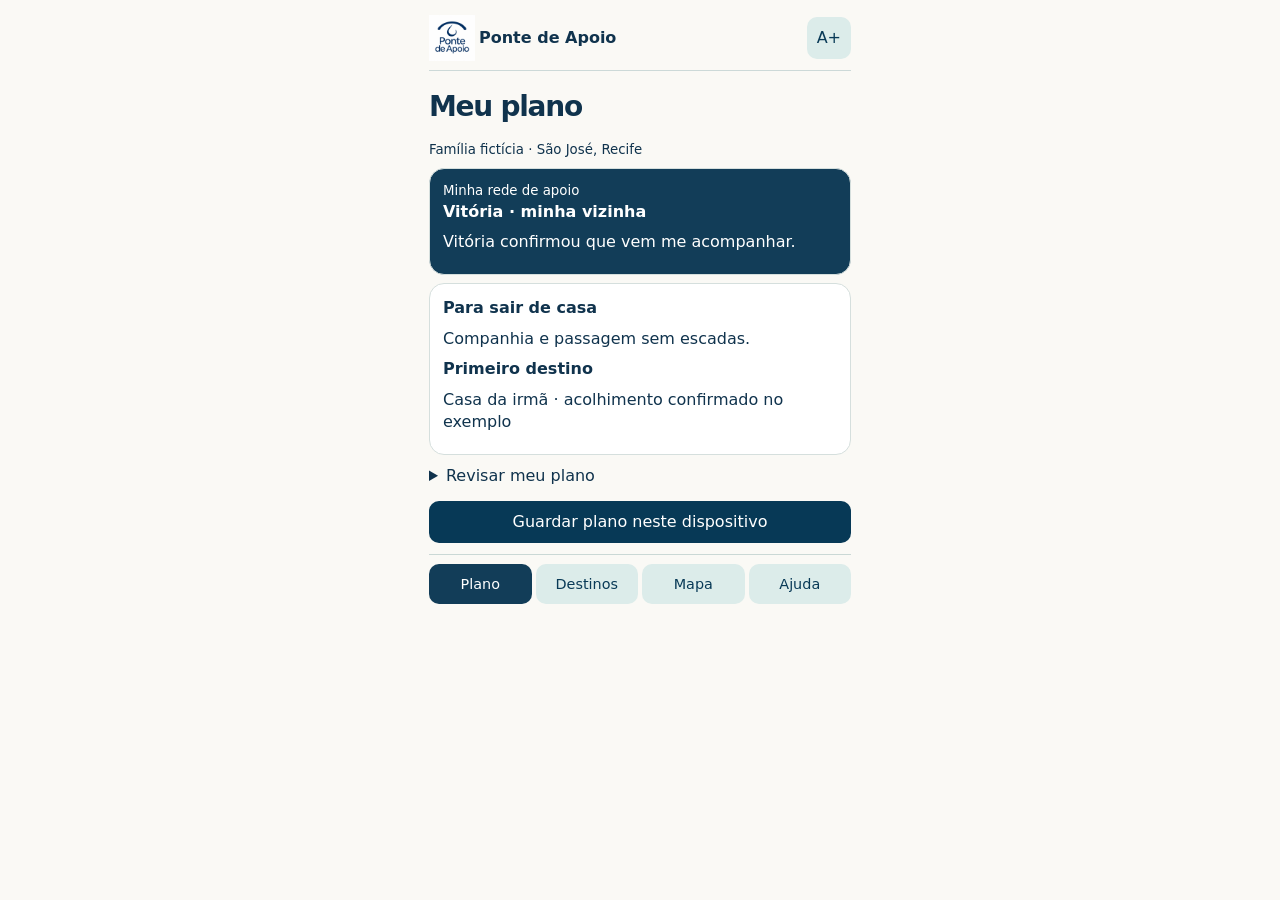
==== frontend/demonstracao.html @ 49ec6bd2 "Integra aplicativo, pitch interativo e requisitos para publicação" ====
<!doctype html><html lang="pt-BR"><meta charset="utf-8"><meta name="viewport" content="width=device-width,initial-scale=1"><title>Ponte de Apoio · Meu plano</title><style>
*{box-sizing:border-box}body{margin:0;color:#10334d;background:#faf9f5;font:16px/1.4 system-ui}main{max-width:450px;margin:auto;padding:14px}header,nav{display:flex;align-items:center;justify-content:space-between;gap:4px}header{border-bottom:1px solid #ccd9d8;padding-bottom:8px}header img{width:46px;height:46px}header strong{margin-right:auto}h1{font-size:1.75em;letter-spacing:-.045em;margin:.55em 0}p{margin:.5em 0}.box,fieldset{background:white;border:1px solid #d5dfdd;border-radius:15px;padding:13px;margin:8px 0}.blue{background:#123d58;color:white}small{display:block}button,a.call{font:inherit;cursor:pointer;color:#093a57;background:#dcecea;border:0;border-radius:10px;padding:10px;margin:3px 0}button.primary{background:#073956;color:white;width:100%}button[aria-current=true]{background:#123d58;color:white}nav{border-top:1px solid #cad8d5;padding:6px 0;background:#faf9f5;position:sticky;bottom:0}nav button{flex:1;font-size:.9em}input{font:inherit;width:100%;padding:8px}label{display:block;margin:7px 0}a{color:#0c527b}canvas{width:100%;background:#e1e9e4;border-radius:12px}button:focus-visible,a:focus-visible{outline:3px solid #ae541f}details{margin:10px 0}summary{cursor:pointer}
#noPlace{background:#982c2c;color:white;width:100%;font-weight:650}</style><main><header><img src="[data-uri]" alt=""><strong>Ponte de Apoio</strong><button id="size" aria-label="Ampliar letra" aria-pressed="false">A+</button></header>
<div data-page="0"><h1>Meu plano</h1><small>Família fictícia · São José, Recife</small><div class="box blue"><small>Minha rede de apoio</small><strong id="contact"></strong><p id="task"></p></div><div class="box"><b>Para sair de casa</b><p id="need"></p><b>Primeiro destino</b><p>Casa da irmã · acolhimento confirmado no exemplo</p></div><details><summary>Revisar meu plano</summary><form><label>Companhia<input name="who" maxlength="80" required></label><label>Ajuda necessária<input name="need" maxlength="180" required></label><label>Tarefa confirmada<input name="action" maxlength="180" required></label><button>Aplicar alterações</button></form></details><button class="primary" id="save">Guardar plano neste dispositivo</button><p role="status" id="notice"></p></div>
<div data-page="1" hidden><h1>Onde posso ficar?</h1><div class="box blue"><small>Primeiro destino · confirmado no exemplo</small><strong>Casa da minha irmã</strong><p>Partida e chegada ilustrativas no mapa de São José.</p><button id="go">Ir até o local →</button></div><details class="box"><summary>Alternativa familiar · Casa de Rosa</summary><p>Ainda preciso confirmar se Rosa pode me receber.</p></details><details class="box"><summary>Alternativa pública · ponto municipal</summary><p>Confira a situação publicada pela Prefeitura.</p><a href="https://acaoinverno.recife.pe.gov.br/" target="_blank" rel="noopener">Consultar abrigos ativos</a></details><button id="noPlace">Não consigo ir a nenhum dos três lugares</button></div>
<div data-page="2" hidden><h1>Meu trajeto</h1><canvas width="520" height="320" aria-label="Mapa de São José com trajeto ilustrativo entre A e B"></canvas><div class="box"><b>A · Casa de Lúcia</b><p>B · Casa da irmã</p><small>Exemplo de preparação. Condições de passagem e acessibilidade precisam de confirmação.</small></div><button class="primary" id="trace">Mostrar caminho habitual</button><button id="flood">Simular alagamento</button><p role="status" id="change">Azul · caminho habitual de exemplo.</p><small>© OpenStreetMap contributors · ODbL</small></div>
<div data-page="3" hidden><h1>Encontrar outro apoio</h1><div class="box"><strong>Procurar perto de mim</strong><p>Simulação com dois pontos fictícios em São José. Sua posição só é usada nesta tela.</p><button id="locate">Usar minha localização</button><p id="near" role="status">Sem confirmação municipal disponível neste guia.</p></div><div class="box"><small>Meu contato de confiança</small><strong id="trusted"></strong><p>Combine com essa pessoa quem pode acompanhar você.</p></div><div class="box"><b>Emergência · Recife</b><p><a href="tel:08000813400">Defesa Civil · 0800 081 3400</a></p><p><a href="tel:193">Bombeiros · 193</a></p><small>Abre o telefone do dispositivo.</small></div><a href="https://acaoinverno.recife.pe.gov.br/" target="_blank" rel="noopener">Ver pontos ativos na Ação Inverno</a></div>
<nav aria-label="Telas do aplicativo"><button>Plano</button><button>Destinos</button><button>Mapa</button><button>Ajuda</button></nav></main><script>
const geo={"source":"\u00a9 OpenStreetMap contributors \u00b7 ODbL","downloaded":"2026-11-12","bounds":[-34.88,-8.065,-34.875,-8.06],"ways":[{"kind":"street","name":"Avenida Guararapes","points":[[-34.8783958,-8.0637793],[-34.8785568,-8.0636946]]},{"kind":"street","name":"Avenida Dantas Barreto","points":[[-34.8783958,-8.0637793],[-34.8784469,-8.0641607],[-34.8784707,-8.0643696],[-34.8784788,-8.0644382],[-34.8784942,-8.0646118],[-34.8785078,-8.0647433],[-34.8786025,-8.0651131],[-34.8786506,-8.0652332],[-34.8786974,-8.0653503],[-34.8788269,-8.065617]]},{"kind":"street","name":"Ponte Conde Maur\u00edcio de Nassau","points":[[-34.8763296,-8.0640965],[-34.8762163,-8.0640809],[-34.8761431,-8.0640692]]},{"kind":"street","name":"Avenida Martins de Barros","points":[[-34.8764321,-8.0629264],[-34.8764462,-8.0626383],[-34.8764812,-8.0620554],[-34.8765173,-8.0617434],[-34.8765324,-8.0616035]]},{"kind":"street","name":"Pra\u00e7a da Rep\u00fablica","points":[[-34.8765324,-8.0616035],[-34.8765367,-8.0615444],[-34.8765726,-8.0610458],[-34.8766123,-8.0605489],[-34.8766217,-8.0605263],[-34.8766357,-8.0605074],[-34.8766653,-8.0604891]]},{"kind":"street","name":"Rua do Sol","points":[[-34.8784444,-8.060313],[-34.8785609,-8.0603593],[-34.8786565,-8.0604049],[-34.8787542,-8.0604606]]},{"kind":"street","name":"Rua Cleto Campelo","points":[[-34.8796021,-8.0629428],[-34.8796526,-8.0629948],[-34.8797122,-8.0630317]]},{"kind":"street","name":"Pra\u00e7a da Rep\u00fablica","points":[[-34.8789683,-8.0610795],[-34.8782013,-8.0612245]]},{"kind":"street","name":"Rua Imperador Dom Pedro II","points":[[-34.8771735,-8.0604147],[-34.8771478,-8.0609299],[-34.8771296,-8.0613634],[-34.8771291,-8.0613746],[-34.8771227,-8.0614795]]},{"kind":"street","name":"Rua Jo\u00e3o Souto Maior","points":[[-34.8798495,-8.0646779],[-34.8799176,-8.0650574],[-34.8799519,-8.0651008],[-34.879812,-8.0652869],[-34.8797954,-8.0653626],[-34.8797817,-8.0654835],[-34.8797506,-8.0657652]]},{"kind":"street","name":"Rua Siqueira Campos","points":[[-34.8764321,-8.0629264],[-34.8768142,-8.0628821],[-34.8769016,-8.0628716],[-34.8770024,-8.0628594],[-34.8771007,-8.062846],[-34.8776346,-8.0627732],[-34.8779638,-8.0627207],[-34.8781199,-8.0626963],[-34.8781929,-8.0626844],[-34.8782451,-8.0626752]]},{"kind":"street","name":"Rua Doutor Jos\u00e9 Henrique Wanderley","points":[[-34.878779,-8.0621189],[-34.8787532,-8.0621814],[-34.8787455,-8.0622524],[-34.8787865,-8.0625847]]},{"kind":"street","name":"Rua Ulhoa Cintra","points":[[-34.8793755,-8.062012],[-34.8794676,-8.0619558],[-34.8798303,-8.0616642]]},{"kind":"street","name":"Rua Ulhoa Cintra","points":[[-34.8793755,-8.062012],[-34.8792973,-8.0620298],[-34.878779,-8.0621189]]},{"kind":"street","name":"Pra\u00e7a da Rep\u00fablica","points":[[-34.879311,-8.0610341],[-34.8792066,-8.0610415],[-34.8790524,-8.0610641],[-34.8789683,-8.0610795]]},{"kind":"street","name":"Pra\u00e7a da Rep\u00fablica","points":[[-34.8766653,-8.0604891],[-34.8767748,-8.0604726],[-34.8768329,-8.0604639],[-34.8771735,-8.0604147],[-34.8775483,-8.0603615],[-34.8775979,-8.0603549],[-34.8776845,-8.0603437],[-34.8777236,-8.0603397],[-34.8778582,-8.0603258],[-34.877961,-8.0603179]]},{"kind":"street","name":"Pra\u00e7a da Rep\u00fablica","points":[[-34.8780131,-8.0612593],[-34.8780566,-8.0611889],[-34.8780721,-8.0611583],[-34.8780764,-8.0611255]]},{"kind":"street","name":"Rua Imperador Dom Pedro II","points":[[-34.8771147,-8.0616023],[-34.8770788,-8.0619544],[-34.8770634,-8.0621061],[-34.8770024,-8.0628594],[-34.8769566,-8.0633636],[-34.8768752,-8.0640889],[-34.8768645,-8.0641842]]},{"kind":"street","name":"Avenida Dantas Barreto","points":[[-34.8782451,-8.0626752],[-34.8783439,-8.0633993],[-34.8783766,-8.0636383],[-34.8783796,-8.0636605],[-34.8783958,-8.0637793]]},{"kind":"street","name":"Avenida Dantas Barreto","points":[[-34.8785568,-8.0636946],[-34.8785372,-8.0635784],[-34.8784456,-8.0630355],[-34.8784025,-8.0627628],[-34.8783834,-8.0626502]]},{"kind":"street","name":"Avenida Dantas Barreto","points":[[-34.8782013,-8.0612245],[-34.878281,-8.061948]]},{"kind":"street","name":"Avenida Dantas Barreto","points":[[-34.8780805,-8.0612454],[-34.8781281,-8.0617069],[-34.878172,-8.0621292],[-34.878224,-8.0625156]]},{"kind":"street","name":"Avenida Dantas Barreto","points":[[-34.8785645,-8.0637806],[-34.8785872,-8.0640626]]},{"kind":"street","name":"Avenida Dantas Barreto","points":[[-34.8785872,-8.0640626],[-34.8786096,-8.064432],[-34.8786132,-8.0644661],[-34.8786176,-8.0644937],[-34.8786521,-8.0647907],[-34.8787002,-8.0650114],[-34.878746,-8.0651173],[-34.8787715,-8.0651761],[-34.8787894,-8.0652173],[-34.8788425,-8.0653308],[-34.8789357,-8.06554],[-34.8789816,-8.0656563],[-34.8790472,-8.0658116]]},{"kind":"street","name":"Avenida Dantas Barreto","points":[[-34.8785645,-8.0637806],[-34.8785568,-8.0636946]]},{"kind":"street","name":"Rua Primeiro de Mar\u00e7o","points":[[-34.8768645,-8.0641842],[-34.8767599,-8.064169],[-34.8763842,-8.0641077]]},{"kind":"street","name":"Rua Camboa do Carmo","points":[[-34.8795198,-8.0657666],[-34.8795179,-8.0653675],[-34.8795083,-8.0652386],[-34.8795085,-8.0649095],[-34.8794928,-8.064782]]},{"kind":"street","name":"Rua das Flores","points":[[-34.880496,-8.0645144],[-34.8804044,-8.0645376],[-34.8798495,-8.0646779],[-34.8794928,-8.064782],[-34.8787002,-8.0650114]]},{"kind":"street","name":"Avenida Guararapes","points":[[-34.8796021,-8.0629428],[-34.8801976,-8.0626086],[-34.8802201,-8.0625958],[-34.8803567,-8.0625147]]},{"kind":"street","name":"Avenida Guararapes","points":[[-34.8805431,-8.062856],[-34.8804121,-8.0629286],[-34.8800479,-8.063128],[-34.8799523,-8.0631694],[-34.8798618,-8.0632019],[-34.8798078,-8.0632092],[-34.8797692,-8.0632102],[-34.8797273,-8.0631976],[-34.8796815,-8.0631698]]},{"kind":"street","name":"Rua Siqueira Campos","points":[[-34.8801005,-8.0620607],[-34.879678,-8.0622966],[-34.8796009,-8.0623199],[-34.8795346,-8.0623321],[-34.8794635,-8.0623421]]},{"kind":"street","name":"Rua Matias de Albuquerque","points":[[-34.8807684,-8.0634017],[-34.8802218,-8.0636161],[-34.8801433,-8.0636409],[-34.8796379,-8.0637719],[-34.8790802,-8.0639281],[-34.8785872,-8.0640626]]},{"kind":"street","name":"","points":[[-34.8796379,-8.0637719],[-34.8793827,-8.0633347]]},{"kind":"street","name":"","points":[[-34.8790802,-8.0639281],[-34.8790858,-8.0639486],[-34.8791775,-8.0643067],[-34.8791896,-8.0643545]]},{"kind":"street","name":"Rua Frei Vicente Salvador","points":[[-34.8781281,-8.0617069],[-34.8770788,-8.0619544]]},{"kind":"street","name":"Rua Marqu\u00eas do Recife","points":[[-34.8783439,-8.0633993],[-34.8780363,-8.0633902]]},{"kind":"street","name":"Rua Marqu\u00eas do Recife","points":[[-34.8780363,-8.0633902],[-34.8776232,-8.063373],[-34.8775666,-8.0633707],[-34.8775137,-8.0633701],[-34.8770261,-8.0633644],[-34.8769566,-8.0633636],[-34.8768643,-8.0633606],[-34.876428,-8.063347]]},{"kind":"street","name":"Rua Engenheiro Ubaldo Gomes de Matos","points":[[-34.8779638,-8.0627207],[-34.8779706,-8.0627957],[-34.8780363,-8.0633902]]},{"kind":"street","name":"Rua Di\u00e1rio de Pernambuco","points":[[-34.8776346,-8.0627732],[-34.8776265,-8.0628461],[-34.8775666,-8.0633707]]},{"kind":"street","name":"Pra\u00e7a da Rep\u00fablica","points":[[-34.8765324,-8.0616035],[-34.8766276,-8.0615817],[-34.8767288,-8.0615585],[-34.8769886,-8.0615094],[-34.8771227,-8.0614795]]},{"kind":"street","name":"Avenida Guararapes","points":[[-34.8774731,-8.0642833],[-34.8775595,-8.0642577],[-34.8776274,-8.0642263],[-34.8779818,-8.0640409],[-34.8780817,-8.0639773],[-34.878128,-8.0639479],[-34.8782616,-8.0638628],[-34.8783611,-8.0638009],[-34.8783958,-8.0637793]]},{"kind":"street","name":"Rua da Roda","points":[[-34.8784456,-8.0630355],[-34.8785049,-8.0630311],[-34.8786889,-8.0630175],[-34.8789546,-8.0629978],[-34.879221,-8.0629781]]},{"kind":"street","name":"Rua Alarico Bezerra","points":[[-34.8790968,-8.0625347],[-34.8791425,-8.0626453],[-34.879159,-8.0627152],[-34.8791922,-8.0628887],[-34.879221,-8.0629781],[-34.8792384,-8.0630521]]},{"kind":"street","name":"Rua do Sol","points":[[-34.879311,-8.0610341],[-34.8793384,-8.0610673],[-34.8798303,-8.0616642]]},{"kind":"street","name":"Avenida Martins de Barros","points":[[-34.8761088,-8.0660454],[-34.8761149,-8.0660068],[-34.8762051,-8.0654177],[-34.8762508,-8.0651591],[-34.876269,-8.0650483],[-34.8762971,-8.0648444],[-34.8763253,-8.0645968],[-34.8763455,-8.0643258],[-34.8763572,-8.064193],[-34.876358,-8.0641714]]},{"kind":"street","name":"Avenida Guararapes","points":[[-34.8785568,-8.0636946],[-34.8787243,-8.0635955],[-34.8787958,-8.0635532],[-34.8792617,-8.0632775],[-34.8792795,-8.063267],[-34.8793355,-8.0632339]]},{"kind":"street","name":"Ponte Buarque de Macedo","points":[[-34.8764167,-8.0616331],[-34.8765324,-8.0616035]]},{"kind":"street","name":"Ponte Conde Maur\u00edcio de Nassau","points":[[-34.8761431,-8.0640692],[-34.8745145,-8.0637775]]},{"kind":"street","name":"Ponte Princesa Isabel","points":[[-34.8787932,-8.060271],[-34.8787695,-8.0602847]]},{"kind":"street","name":"Ponte Princesa Isabel","points":[[-34.8798667,-8.0595868],[-34.8787932,-8.060271]]},{"kind":"street","name":"Rua Nova","points":[[-34.8803481,-8.0640381],[-34.8793667,-8.064307],[-34.8791896,-8.0643545],[-34.8787819,-8.0644703],[-34.8786958,-8.0644763],[-34.8786482,-8.064471],[-34.8786132,-8.0644661]]},{"kind":"street","name":"Rua do Sol","points":[[-34.8787695,-8.0602847],[-34.8787522,-8.0603396],[-34.8787464,-8.0603852],[-34.8787542,-8.0604606]]},{"kind":"street","name":"Rua Larga do Ros\u00e1rio","points":[[-34.8779447,-8.0643511],[-34.8779262,-8.0645455],[-34.8779242,-8.0645632],[-34.8778461,-8.065242]]},{"kind":"street","name":"Rua Engenheiro Ubaldo Gomes de Matos","points":[[-34.8780363,-8.0633902],[-34.8780495,-8.0635226],[-34.8780354,-8.0638981]]},{"kind":"street","name":"Rua Doutor Moacir Baracho","points":[[-34.8770634,-8.0621061],[-34.8764812,-8.0620554]]},{"kind":"street","name":"Rua Primeiro de Mar\u00e7o","points":[[-34.8774731,-8.0642833],[-34.8776243,-8.0642918],[-34.8779447,-8.0643511],[-34.8784366,-8.064428],[-34.8784788,-8.0644382]]},{"kind":"street","name":"Rua Camboa do Carmo","points":[[-34.8794928,-8.064782],[-34.8793667,-8.064307]]},{"kind":"building","name":"Edif\u00edcio Garagem Central","points":[[-34.8795752,-8.0617041],[-34.8783859,-8.0618769],[-34.8783591,-8.0617977],[-34.8783684,-8.0616868],[-34.8795119,-8.0614102],[-34.8795806,-8.0615998],[-34.8795752,-8.0616184],[-34.8795752,-8.0617041]]},{"kind":"street","name":"","points":[[-34.8779242,-8.0645632],[-34.8774516,-8.0645167]]},{"kind":"building","name":"","points":[[-34.8792482,-8.0613111],[-34.8788463,-8.0613981],[-34.8788713,-8.0615056],[-34.8792609,-8.0614191],[-34.8792482,-8.0613111]]},{"kind":"building","name":"","points":[[-34.8768212,-8.0603166],[-34.8768099,-8.0602185],[-34.8767758,-8.0602225],[-34.8767631,-8.0601136],[-34.8766586,-8.0601256],[-34.8766713,-8.0602354],[-34.8766412,-8.0602388],[-34.8766528,-8.0603358],[-34.8768212,-8.0603166]]},{"kind":"building","name":"","points":[[-34.8768932,-8.0603054],[-34.8769954,-8.0602927],[-34.8769715,-8.0600896],[-34.8768682,-8.060102],[-34.8768932,-8.0603054]]},{"kind":"building","name":"","points":[[-34.8780737,-8.059954],[-34.8781014,-8.0601614],[-34.8782075,-8.0601479],[-34.8781799,-8.0599399],[-34.8780737,-8.059954]]},{"kind":"building","name":"","points":[[-34.8788408,-8.0613392],[-34.8788128,-8.0613458],[-34.8788266,-8.0614025],[-34.8788532,-8.0613968],[-34.8788408,-8.0613392]]},{"kind":"street","name":"Rua Ulhoa Cintra","points":[[-34.8783129,-8.0621974],[-34.878779,-8.0621189]]},{"kind":"building","name":"","points":[[-34.8790608,-8.0613516],[-34.8790901,-8.0613453],[-34.8790837,-8.0613154],[-34.8790538,-8.0613227],[-34.8790608,-8.0613516]]},{"kind":"building","name":"Teatro Santa Isabel","points":[[-34.8785691,-8.060802],[-34.8786872,-8.0607882],[-34.878647,-8.0605348],[-34.8785302,-8.0605428],[-34.878469,-8.0605612],[-34.8783574,-8.0605713],[-34.8781922,-8.0605814],[-34.8781465,-8.0605937],[-34.878139,-8.0606394],[-34.8781029,-8.0606424],[-34.8780855,-8.0606601],[-34.878107,-8.0607958],[-34.8781387,-8.0607942],[-34.8781538,-8.0608107],[-34.8781642,-8.0608654],[-34.8785691,-8.060802]]},{"kind":"building","name":"Liceu de Artes e Of\u00edcios","points":[[-34.8789367,-8.0612573],[-34.8789305,-8.0612551],[-34.8789112,-8.0611772],[-34.8788291,-8.0611973],[-34.8788435,-8.0612555],[-34.878871,-8.0613674],[-34.8792998,-8.0612626],[-34.8792976,-8.0612534],[-34.8792581,-8.0610931],[-34.8791752,-8.0611134],[-34.8791959,-8.0611975],[-34.8789367,-8.0612573]]},{"kind":"building","name":"","points":[[-34.8767481,-8.0600028],[-34.8767324,-8.0598846],[-34.8766675,-8.0598932],[-34.876672,-8.0599272],[-34.8766514,-8.0599299],[-34.8766627,-8.0600141],[-34.8767481,-8.0600028]]},{"kind":"street","name":"Rua Engenheiro Ubaldo Gomes de Matos","points":[[-34.8780354,-8.0638981],[-34.8780817,-8.0639773]]},{"kind":"street","name":"Rua Cleto Campelo","points":[[-34.8794635,-8.0623421],[-34.8794297,-8.0622297],[-34.8793755,-8.062012]]},{"kind":"building","name":"","points":[[-34.8778595,-8.0618352],[-34.8775694,-8.061904],[-34.8775835,-8.0619566],[-34.8777862,-8.0619126],[-34.8778058,-8.0619946],[-34.8778286,-8.061994],[-34.8778313,-8.0620119],[-34.8778448,-8.0620206],[-34.8778799,-8.0620165],[-34.8778595,-8.0618352]]},{"kind":"building","name":"","points":[[-34.8787217,-8.063407],[-34.8787223,-8.0635471],[-34.878751,-8.0635318],[-34.8787432,-8.0635173],[-34.8787688,-8.0635034],[-34.8787495,-8.0634696],[-34.8788048,-8.0634376],[-34.8787629,-8.0633605],[-34.8787296,-8.0633772],[-34.8787437,-8.0634065],[-34.87873,-8.0634068],[-34.8787217,-8.063407]]},{"kind":"building","name":"","points":[[-34.8781063,-8.061994],[-34.8780972,-8.0619358],[-34.8779137,-8.0619735],[-34.8779206,-8.0620292],[-34.8781063,-8.061994]]},{"kind":"building","name":"","points":[[-34.8775555,-8.0629829],[-34.8775597,-8.0629359],[-34.8774133,-8.0629311],[-34.877413,-8.062974],[-34.8775464,-8.0629825],[-34.8775555,-8.0629829]]},{"kind":"building","name":"","points":[[-34.8775733,-8.0624506],[-34.8776256,-8.0624321],[-34.8776247,-8.0624285],[-34.8776828,-8.0624201],[-34.8776718,-8.062353],[-34.8775988,-8.0623751],[-34.87761,-8.0624132],[-34.8775655,-8.0624269],[-34.8775733,-8.0624506]]},{"kind":"building","name":"","points":[[-34.8785392,-8.0624613],[-34.8784081,-8.0624831],[-34.8784227,-8.0625876],[-34.8784437,-8.0626014],[-34.878559,-8.0625853],[-34.8785392,-8.0624613]]},{"kind":"building","name":"Del\u00edcia do Suco","points":[[-34.8774133,-8.0629311],[-34.8775597,-8.0629359],[-34.8775612,-8.0628913],[-34.8774135,-8.0628885],[-34.8774133,-8.0629311]]},{"kind":"building","name":"","points":[[-34.8778721,-8.0623484],[-34.8778697,-8.0623328],[-34.8778677,-8.0623198],[-34.8777416,-8.0623406],[-34.8777462,-8.0623684],[-34.8778721,-8.0623484]]},{"kind":"building","name":"","points":[[-34.8773722,-8.0628883],[-34.8773721,-8.0629121],[-34.8773731,-8.0629751],[-34.877413,-8.062974],[-34.8774133,-8.0629311],[-34.8774135,-8.0628885],[-34.8773722,-8.0628883]]},{"kind":"building","name":"","points":[[-34.877536,-8.0624309],[-34.8775577,-8.0624958],[-34.877585,-8.062486],[-34.8775733,-8.0624506],[-34.8775655,-8.0624269],[-34.8775634,-8.0624207],[-34.877536,-8.0624309]]},{"kind":"building","name":"","points":[[-34.8784081,-8.0624831],[-34.8785392,-8.0624613],[-34.8785326,-8.0624204],[-34.8785777,-8.0624137],[-34.8785739,-8.0623872],[-34.8783976,-8.0624129],[-34.8784081,-8.0624831]]},{"kind":"building","name":"","points":[[-34.8772452,-8.0639139],[-34.8772278,-8.0639114],[-34.8772241,-8.0639432],[-34.8772161,-8.0639424],[-34.8772114,-8.063973],[-34.8772373,-8.0639764],[-34.8772452,-8.0639139]]},{"kind":"building","name":"","points":[[-34.8780972,-8.0619358],[-34.8780826,-8.0618184],[-34.8779,-8.061861],[-34.8779137,-8.0619735],[-34.8780972,-8.0619358]]},{"kind":"building","name":"","points":[[-34.8772905,-8.0636934],[-34.8773068,-8.0636473],[-34.8772413,-8.0636259],[-34.8772237,-8.0636757],[-34.8772905,-8.0636934]]},{"kind":"building","name":"Cart\u00f3rio do Segundo Of\u00edcio de Notas","points":[[-34.8769759,-8.0639618],[-34.8771446,-8.0639896],[-34.8771464,-8.0639742],[-34.8771634,-8.0639765],[-34.8771654,-8.0639617],[-34.8771836,-8.0639635],[-34.8771876,-8.0639333],[-34.8769879,-8.0639007],[-34.8769759,-8.0639618]]},{"kind":"building","name":"","points":[[-34.8794567,-8.0640564],[-34.8794168,-8.0640675],[-34.8794533,-8.0642107],[-34.879494,-8.0641998],[-34.8794567,-8.0640564]]},{"kind":"building","name":"Gabinete Portugu\u00eas de Leitura","points":[[-34.877143,-8.0629245],[-34.8771333,-8.0631232],[-34.8773775,-8.0631349],[-34.8773797,-8.0630875],[-34.877374,-8.0630872],[-34.8773765,-8.0630396],[-34.8773786,-8.062985],[-34.8773727,-8.0629848],[-34.8773721,-8.0629121],[-34.8773476,-8.0629107],[-34.8773465,-8.0629343],[-34.877143,-8.0629245]]},{"kind":"building","name":"","points":[[-34.8794232,-8.0638914],[-34.8793747,-8.0639027],[-34.8794168,-8.0640675],[-34.8794567,-8.0640564],[-34.8794232,-8.0638914]]},{"kind":"building","name":"","points":[[-34.8779623,-8.0625698],[-34.8780047,-8.0625598],[-34.8779959,-8.0624966],[-34.8780138,-8.0624941],[-34.8780048,-8.062429],[-34.8780329,-8.0624252],[-34.8780287,-8.0623938],[-34.8780016,-8.0623973],[-34.8779882,-8.0623009],[-34.8780181,-8.0622968],[-34.8780141,-8.0622659],[-34.8779856,-8.062269],[-34.8779722,-8.0621719],[-34.8779383,-8.062177],[-34.8779692,-8.06244],[-34.8779398,-8.0624453],[-34.8779478,-8.0625047],[-34.8779623,-8.0625698]]},{"kind":"building","name":"","points":[[-34.8787196,-8.0629474],[-34.8787236,-8.062974],[-34.8788575,-8.0629593],[-34.8788405,-8.0627964],[-34.8788344,-8.0627972],[-34.8788195,-8.0626948],[-34.8786842,-8.0627126],[-34.8787196,-8.0629474]]},{"kind":"street","name":"Rua Duque de Caxias","points":[[-34.8773573,-8.0661745],[-34.8773541,-8.0661489],[-34.8773522,-8.066134],[-34.8773447,-8.0661024],[-34.8772974,-8.0659024],[-34.8773204,-8.0655614],[-34.8773794,-8.0651687],[-34.8774516,-8.0645167],[-34.8774549,-8.0644822],[-34.8774731,-8.0642833]]},{"kind":"building","name":"","points":[[-34.8793747,-8.0639027],[-34.8793142,-8.063919],[-34.8793158,-8.0639271],[-34.8793988,-8.0642254],[-34.8794533,-8.0642107],[-34.8794168,-8.0640675],[-34.8793747,-8.0639027]]},{"kind":"building","name":"","points":[[-34.8778547,-8.0617926],[-34.8775109,-8.0618678],[-34.877522,-8.0619152],[-34.8778595,-8.0618352],[-34.8778547,-8.0617926]]},{"kind":"building","name":"","points":[[-34.8793158,-8.0639271],[-34.8792735,-8.0639386],[-34.8792864,-8.0639852],[-34.8792945,-8.0640142],[-34.8793565,-8.064237],[-34.8793988,-8.0642254],[-34.8793158,-8.0639271]]},{"kind":"building","name":"","points":[[-34.8785672,-8.0621138],[-34.8785265,-8.0618743],[-34.8784928,-8.0618796],[-34.8785291,-8.0621199],[-34.8785672,-8.0621138]]},{"kind":"building","name":"","points":[[-34.8771446,-8.0639896],[-34.8771051,-8.0639829],[-34.8771007,-8.0640078],[-34.8770668,-8.064002],[-34.8770709,-8.0639781],[-34.8769759,-8.0639618],[-34.8769498,-8.0641106],[-34.8769708,-8.0641142],[-34.8769656,-8.0641437],[-34.8771132,-8.064169],[-34.8771155,-8.0641561],[-34.8771446,-8.0639896]]},{"kind":"building","name":"","points":[[-34.8771572,-8.0641625],[-34.8771836,-8.0639635],[-34.8771654,-8.0639617],[-34.8771634,-8.0639765],[-34.8771464,-8.0639742],[-34.8771316,-8.0640708],[-34.8771155,-8.0641561],[-34.8771572,-8.0641625]]},{"kind":"building","name":"","points":[[-34.8786156,-8.0621577],[-34.8786388,-8.0623081],[-34.8786798,-8.0622998],[-34.8786584,-8.0621509],[-34.8786156,-8.0621577]]},{"kind":"building","name":"O Botic\u00e1rio","points":[[-34.8792547,-8.064044],[-34.8792017,-8.0640589],[-34.8792579,-8.0642645],[-34.8793088,-8.0642491],[-34.8792547,-8.064044]]},{"kind":"building","name":"Edif\u00edcio Sigismundo Cabral De Melo","points":[[-34.8790831,-8.0636056],[-34.8791329,-8.063694],[-34.8792067,-8.0636508],[-34.8792134,-8.0636646],[-34.8792094,-8.063673],[-34.8792264,-8.0637023],[-34.8792374,-8.063704],[-34.8792433,-8.0637145],[-34.8791676,-8.0637558],[-34.8792114,-8.0638338],[-34.8793403,-8.0637988],[-34.8793065,-8.0637402],[-34.8792551,-8.0636511],[-34.8791922,-8.063542],[-34.8790831,-8.0636056]]},{"kind":"building","name":"Escola T\u00e9cnica de Sa\u00fade - Real Hospital Portugu\u00eas","points":[[-34.8775434,-8.0631681],[-34.8771674,-8.0631483],[-34.8771636,-8.0632194],[-34.8771622,-8.0632457],[-34.877179,-8.0632653],[-34.8775219,-8.0632694],[-34.8775388,-8.0632537],[-34.8775434,-8.0631681]]},{"kind":"building","name":"","points":[[-34.877813,-8.0622133],[-34.8778158,-8.0622231],[-34.8778219,-8.0622446],[-34.8779187,-8.0622174],[-34.877928,-8.0622944],[-34.8779525,-8.0622903],[-34.8779383,-8.062177],[-34.8779035,-8.0621871],[-34.877813,-8.0622133]]},{"kind":"building","name":"Quality Professional","points":[[-34.8774907,-8.0636592],[-34.8773068,-8.0636473],[-34.8772988,-8.0636697],[-34.8774869,-8.0636924],[-34.8774907,-8.0636592]]},{"kind":"building","name":"","points":[[-34.8779478,-8.0625047],[-34.8779398,-8.0624453],[-34.8778767,-8.0624537],[-34.8778673,-8.062455],[-34.8778715,-8.0624802],[-34.8778156,-8.0624895],[-34.8778226,-8.0625275],[-34.8779478,-8.0625047]]},{"kind":"building","name":"","points":[[-34.8772237,-8.0636757],[-34.8772112,-8.0637121],[-34.8772781,-8.0637317],[-34.8772905,-8.0636934],[-34.8772237,-8.0636757]]},{"kind":"building","name":"","points":[[-34.8778789,-8.0640333],[-34.8778949,-8.0638499],[-34.8779039,-8.0638507],[-34.8779067,-8.0638179],[-34.8779328,-8.063819],[-34.8779373,-8.0637708],[-34.8778231,-8.0637627],[-34.8778165,-8.0638461],[-34.8778063,-8.063846],[-34.8778043,-8.0638766],[-34.8777666,-8.0638747],[-34.8777529,-8.0640173],[-34.8777534,-8.0640234],[-34.8778789,-8.0640333]]},{"kind":"building","name":"","points":[[-34.8773363,-8.0639741],[-34.8773296,-8.064021],[-34.8773005,-8.0640168],[-34.877296,-8.0640495],[-34.8772777,-8.0641918],[-34.8772866,-8.0642002],[-34.8772985,-8.064202],[-34.8773076,-8.064197],[-34.877314,-8.0642042],[-34.8773281,-8.0642062],[-34.8773348,-8.0642012],[-34.8773412,-8.0642083],[-34.8773555,-8.0642104],[-34.877363,-8.0642056],[-34.8773677,-8.0642121],[-34.8773809,-8.0642141],[-34.8773917,-8.0642068],[-34.8773978,-8.0641702],[-34.8774293,-8.0641778],[-34.8774389,-8.064168],[-34.8774405,-8.0641547],[-34.8774335,-8.0641459],[-34.8774419,-8.0641418],[-34.8774434,-8.0641292],[-34.8774364,-8.0641214],[-34.8774448,-8.0641159],[-34.8774463,-8.0641033],[-34.8774394,-8.0640968],[-34.8774479,-8.0640903],[-34.8774494,-8.0640772],[-34.8774425,-8.0640689],[-34.877451,-8.0640637],[-34.8774523,-8.0640521],[-34.8774449,-8.0640451],[-34.8774534,-8.0640388],[-34.877455,-8.0640277],[-34.8774487,-8.0640194],[-34.8774568,-8.0640132],[-34.8774577,-8.0640024],[-34.8774545,-8.0639905],[-34.8773363,-8.0639741]]},{"kind":"building","name":"Secretaria da Fazenda","points":[[-34.8768258,-8.0617046],[-34.8768133,-8.0618409],[-34.876631,-8.0618229],[-34.876618,-8.0619657],[-34.8768005,-8.0619815],[-34.8767946,-8.0620451],[-34.8769806,-8.0620622],[-34.8769863,-8.0619989],[-34.8769916,-8.0619995],[-34.8770046,-8.0618567],[-34.8769991,-8.0618564],[-34.8770113,-8.0617199],[-34.8769967,-8.061713],[-34.8769814,-8.0617071],[-34.8769648,-8.061702],[-34.8769461,-8.0616978],[-34.8769277,-8.0616954],[-34.8769128,-8.0616941],[-34.8768984,-8.0616936],[-34.8768839,-8.0616939],[-34.8768686,-8.0616961],[-34.8768531,-8.0616973],[-34.8768394,-8.0617004],[-34.8768258,-8.0617046]]},{"kind":"building","name":"","points":[[-34.8787008,-8.0628192],[-34.8786842,-8.0627126],[-34.8785033,-8.0627363],[-34.878516,-8.0628489],[-34.8786019,-8.0628343],[-34.8786005,-8.0628196],[-34.8786363,-8.0628157],[-34.8786387,-8.0628299],[-34.8787008,-8.0628192]]},{"kind":"building","name":"","points":[[-34.8778226,-8.0625275],[-34.8778156,-8.0624895],[-34.8778103,-8.0624611],[-34.8777344,-8.0624765],[-34.8777469,-8.0625413],[-34.8778226,-8.0625275]]},{"kind":"building","name":"Tribunal de Justi\u00e7a - Anexo","points":[[-34.8769914,-8.0621779],[-34.8765917,-8.0621449],[-34.8765796,-8.0622944],[-34.8769761,-8.0623297],[-34.8769914,-8.0621779]]},{"kind":"building","name":"Gelatto's Sucos e Lanches","points":[[-34.8783859,-8.0623309],[-34.8785908,-8.0622962],[-34.8785844,-8.0622624],[-34.8783807,-8.0622953],[-34.8783859,-8.0623309]]},{"kind":"building","name":"","points":[[-34.8772373,-8.0639764],[-34.8771829,-8.0639692],[-34.8771572,-8.0641625],[-34.8772119,-8.0641704],[-34.8772373,-8.0639764]]},{"kind":"building","name":"","points":[[-34.8792017,-8.0640589],[-34.8791413,-8.064076],[-34.8791881,-8.0642579],[-34.8792149,-8.0642753],[-34.8792579,-8.0642645],[-34.8792017,-8.0640589]]},{"kind":"building","name":"","points":[[-34.8789173,-8.0636991],[-34.8789443,-8.0637473],[-34.8789902,-8.063829],[-34.8790192,-8.0638812],[-34.8792114,-8.0638338],[-34.8790831,-8.0636056],[-34.8789173,-8.0636991]]},{"kind":"building","name":"","points":[[-34.8792945,-8.0640142],[-34.8792503,-8.0640275],[-34.8792547,-8.064044],[-34.8793088,-8.0642491],[-34.8793565,-8.064237],[-34.8792945,-8.0640142]]},{"kind":"building","name":"","points":[[-34.8800071,-8.0637404],[-34.8799721,-8.0637501],[-34.8800607,-8.0640475],[-34.8801014,-8.0640358],[-34.8800375,-8.0638358],[-34.8800071,-8.0637404]]},{"kind":"building","name":"","points":[[-34.8791413,-8.064076],[-34.8792017,-8.0640589],[-34.8792547,-8.064044],[-34.8792503,-8.0640275],[-34.8792412,-8.0639982],[-34.8791296,-8.0640302],[-34.8791413,-8.064076]]},{"kind":"building","name":"Bom de Gosto","points":[[-34.8785111,-8.0620009],[-34.8783424,-8.0620285],[-34.8783489,-8.0620669],[-34.8785161,-8.0620387],[-34.8785111,-8.0620009]]},{"kind":"building","name":"","points":[[-34.8785659,-8.0621655],[-34.8785946,-8.0623171],[-34.8786388,-8.0623081],[-34.8786156,-8.0621577],[-34.8785659,-8.0621655]]},{"kind":"building","name":"","points":[[-34.8799693,-8.0637406],[-34.8799219,-8.0637526],[-34.8799239,-8.0637594],[-34.8799646,-8.0638998],[-34.8800114,-8.0640611],[-34.8800607,-8.0640475],[-34.8799721,-8.0637501],[-34.8799693,-8.0637406]]},{"kind":"building","name":"Edif\u00edcio Douro","points":[[-34.8792268,-8.0618563],[-34.8792369,-8.0619165],[-34.8792603,-8.061913],[-34.8792649,-8.0619433],[-34.879242,-8.0619468],[-34.8792516,-8.0620039],[-34.8793262,-8.0619925],[-34.8793441,-8.0619897],[-34.8793763,-8.0619788],[-34.8794034,-8.0619625],[-34.8794192,-8.0619495],[-34.8795036,-8.0618763],[-34.8794659,-8.0618323],[-34.8794493,-8.0618465],[-34.87943,-8.0618241],[-34.8794466,-8.0618099],[-34.8794065,-8.0617632],[-34.8793361,-8.0618235],[-34.8793771,-8.0618716],[-34.8793432,-8.0618975],[-34.879323,-8.061902],[-34.8793136,-8.0618436],[-34.8792268,-8.0618563]]},{"kind":"building","name":"","points":[[-34.8774652,-8.0638838],[-34.8774715,-8.0638377],[-34.8773729,-8.0638129],[-34.8773657,-8.0638406],[-34.8773429,-8.0638348],[-34.8773501,-8.0638071],[-34.8772961,-8.0637935],[-34.8772884,-8.0638132],[-34.8772589,-8.0638007],[-34.8772557,-8.0638301],[-34.8773277,-8.0638423],[-34.8773255,-8.0638552],[-34.8774652,-8.0638838]]},{"kind":"building","name":"","points":[[-34.8767375,-8.0625092],[-34.8767334,-8.0625783],[-34.8767599,-8.0625773],[-34.8769387,-8.0625846],[-34.876944,-8.0625244],[-34.8767375,-8.0625092]]},{"kind":"building","name":"Edif\u00edcio Limoeiro","points":[[-34.8776398,-8.0631738],[-34.8776374,-8.0632712],[-34.8776786,-8.0632722],[-34.8779731,-8.0632809],[-34.8779863,-8.0632796],[-34.8779887,-8.0631823],[-34.8776398,-8.0631738]]},{"kind":"building","name":"Edif\u00edcio L\u00edgia Uch\u00f4a de Medeiros","points":[[-34.8767074,-8.063037],[-34.8768925,-8.0630867],[-34.876906,-8.0629672],[-34.8769057,-8.0629624],[-34.8769031,-8.0629564],[-34.876898,-8.0629508],[-34.8768911,-8.062947],[-34.8768842,-8.0629462],[-34.8768555,-8.0629504],[-34.8767296,-8.062969],[-34.8767274,-8.0629796],[-34.8767023,-8.0629733],[-34.876695,-8.0630035],[-34.8767073,-8.0630088],[-34.8767005,-8.0630347],[-34.8767074,-8.063037]]},{"kind":"building","name":"Procuradoria Geral do Estado","points":[[-34.8796353,-8.0619138],[-34.8796701,-8.0619569],[-34.8796875,-8.0619407],[-34.8797359,-8.0619997],[-34.8797856,-8.0619721],[-34.8797986,-8.0619953],[-34.8797506,-8.062022],[-34.8797952,-8.0621019],[-34.8797728,-8.0621143],[-34.8797954,-8.0621549],[-34.8799302,-8.0620812],[-34.8799208,-8.0620642],[-34.8799666,-8.0620368],[-34.8799395,-8.0619842],[-34.879922,-8.0619522],[-34.8799033,-8.0619182],[-34.8798856,-8.0618826],[-34.8798669,-8.0618521],[-34.8798455,-8.0618239],[-34.8798257,-8.061802],[-34.8797833,-8.0618414],[-34.8797553,-8.0618109],[-34.8796353,-8.0619138]]},{"kind":"building","name":"Edif\u00edcio Segadas Vianna","points":[[-34.8766928,-8.0631157],[-34.8765257,-8.063072],[-34.8765196,-8.0631302],[-34.8765126,-8.0632668],[-34.876571,-8.0632704],[-34.8765723,-8.0632779],[-34.8766512,-8.0632766],[-34.8767322,-8.0632797],[-34.8767905,-8.0632832],[-34.8768285,-8.0632843],[-34.8768298,-8.063278],[-34.8768437,-8.0632792],[-34.8768577,-8.0632691],[-34.8768678,-8.0632602],[-34.8768753,-8.0632424],[-34.8768818,-8.063222],[-34.8767692,-8.0631934],[-34.8767316,-8.0631822],[-34.8767307,-8.0631879],[-34.8766821,-8.0631735],[-34.8766928,-8.0631157]]},{"kind":"building","name":"","points":[[-34.8767375,-8.0625092],[-34.8765769,-8.0624925],[-34.8765691,-8.0625724],[-34.8767354,-8.0625438],[-34.8767375,-8.0625092]]},{"kind":"building","name":"Edif\u00edcio Armando Monteiro Filho","points":[[-34.8768925,-8.0630867],[-34.8767074,-8.063037],[-34.8766821,-8.0631735],[-34.8767307,-8.0631879],[-34.8767316,-8.0631822],[-34.8767692,-8.0631934],[-34.8768818,-8.063222],[-34.8768963,-8.0630886],[-34.8768925,-8.0630867]]},{"kind":"building","name":"","points":[[-34.8780815,-8.0633031],[-34.8782677,-8.0632815],[-34.8782115,-8.0627991],[-34.8780253,-8.0628206],[-34.8780815,-8.0633031]]},{"kind":"building","name":"Edif\u00edcio Marqu\u00eas do Recife","points":[[-34.8779569,-8.0636236],[-34.8779656,-8.0634527],[-34.8776078,-8.063435],[-34.8776027,-8.0635366],[-34.8778242,-8.0635475],[-34.877845,-8.0635485],[-34.8778415,-8.0636179],[-34.8779569,-8.0636236]]},{"kind":"building","name":"","points":[[-34.8787121,-8.0632343],[-34.8785692,-8.0632501],[-34.8785795,-8.063349],[-34.8787214,-8.0633326],[-34.8787213,-8.0633149],[-34.8787121,-8.0632343]]},{"kind":"building","name":"","points":[[-34.8779166,-8.0639939],[-34.8778826,-8.0639895],[-34.8778789,-8.0640333],[-34.8778959,-8.0640275],[-34.877904,-8.0640224],[-34.8779167,-8.0640143],[-34.8779155,-8.0640027],[-34.8779166,-8.0639939]]},{"kind":"building","name":"Edif\u00edcio Phoenix Pernambucana","points":[[-34.8779373,-8.0637708],[-34.8779569,-8.0636236],[-34.8778415,-8.0636179],[-34.8778231,-8.0637627],[-34.8779373,-8.0637708]]},{"kind":"building","name":"Empresta Bem Melhor","points":[[-34.8765299,-8.0638586],[-34.8765168,-8.0639353],[-34.8766271,-8.063957],[-34.8766347,-8.0639107],[-34.8766901,-8.063921],[-34.8766815,-8.0639677],[-34.8767898,-8.0639894],[-34.8767973,-8.0639176],[-34.8765299,-8.0638586]]},{"kind":"building","name":"Edif\u00edcio Domar","points":[[-34.8778243,-8.0630919],[-34.8778246,-8.0630584],[-34.8776598,-8.0630586],[-34.877638,-8.0631678],[-34.8777624,-8.0631719],[-34.8777639,-8.063119],[-34.8777646,-8.0630911],[-34.8778243,-8.0630919]]},{"kind":"building","name":"","points":[[-34.8791704,-8.0630574],[-34.8791644,-8.063047],[-34.879156,-8.0630376],[-34.8791469,-8.0630284],[-34.8791336,-8.0630212],[-34.8791178,-8.0630164],[-34.8791014,-8.063014],[-34.8790875,-8.0630156],[-34.8790757,-8.0630176],[-34.8790671,-8.063022],[-34.8790581,-8.0630273],[-34.8790493,-8.0630341],[-34.8790403,-8.0630443],[-34.8790328,-8.0630553],[-34.879026,-8.0630691],[-34.8790225,-8.0630833],[-34.8790215,-8.0630973],[-34.879023,-8.063112],[-34.8790274,-8.063124],[-34.8790343,-8.0631372],[-34.879139,-8.063312],[-34.8792499,-8.0632508],[-34.8792222,-8.0632037],[-34.8792602,-8.0631783],[-34.8791846,-8.0630486],[-34.8791704,-8.0630574]]},{"kind":"building","name":"","points":[[-34.8779183,-8.0639583],[-34.8778855,-8.0639571],[-34.8778827,-8.0639895],[-34.8779166,-8.0639939],[-34.8779183,-8.0639583]]},{"kind":"building","name":"","points":[[-34.8787214,-8.0633326],[-34.8785795,-8.063349],[-34.8785855,-8.0634007],[-34.8785915,-8.0634524],[-34.878607,-8.0634501],[-34.8786036,-8.0634202],[-34.8786987,-8.0634083],[-34.8786951,-8.0633774],[-34.8787215,-8.0633745],[-34.8787214,-8.0633326]]},{"kind":"building","name":"Armaz\u00e9m do Campo - Recife","points":[[-34.8765434,-8.0637809],[-34.8765359,-8.063824],[-34.8765299,-8.0638586],[-34.8767973,-8.0639176],[-34.8768011,-8.0638821],[-34.876806,-8.0638362],[-34.8765434,-8.0637809]]},{"kind":"building","name":"","points":[[-34.8778015,-8.0630584],[-34.877795,-8.0630173],[-34.8777667,-8.0630156],[-34.8777731,-8.0629748],[-34.8776669,-8.0629808],[-34.8776598,-8.0630586],[-34.8778015,-8.0630584]]},{"kind":"building","name":"","points":[[-34.8779208,-8.0639281],[-34.8778883,-8.0639255],[-34.8778855,-8.0639571],[-34.8779183,-8.0639583],[-34.8779208,-8.0639281]]},{"kind":"building","name":"","points":[[-34.8791164,-8.0639786],[-34.8791296,-8.0640302],[-34.8792864,-8.0639852],[-34.8792735,-8.0639386],[-34.8791164,-8.0639786]]},{"kind":"building","name":"","points":[[-34.8772422,-8.0627667],[-34.8772339,-8.0626554],[-34.8771502,-8.0626662],[-34.8771532,-8.0627785],[-34.8772422,-8.0627667]]},{"kind":"building","name":"","points":[[-34.8779692,-8.06244],[-34.8779525,-8.0622903],[-34.877928,-8.0622944],[-34.8778833,-8.0623055],[-34.8778861,-8.0623286],[-34.8778697,-8.0623328],[-34.8778721,-8.0623484],[-34.8778813,-8.0624083],[-34.8778729,-8.0624097],[-34.8778767,-8.0624537],[-34.8779398,-8.0624453],[-34.8779692,-8.06244]]},{"kind":"building","name":"Tabelionato Josaphat Albuquerque - Quarto Servi\u00e7p Notarial","points":[[-34.8775976,-8.0636004],[-34.8778197,-8.0636181],[-34.8778242,-8.0635475],[-34.8776027,-8.0635366],[-34.8775976,-8.0636004]]},{"kind":"building","name":"","points":[[-34.8778406,-8.0629007],[-34.8778489,-8.0629436],[-34.8779538,-8.0629237],[-34.8779455,-8.0628809],[-34.8778406,-8.0629007]]},{"kind":"building","name":"","points":[[-34.8772339,-8.0626554],[-34.8772422,-8.0627667],[-34.8776661,-8.0627114],[-34.8776477,-8.0626016],[-34.8772339,-8.0626554]]},{"kind":"building","name":"","points":[[-34.8767354,-8.0625438],[-34.8765691,-8.0625724],[-34.8765653,-8.0626144],[-34.8765894,-8.0626141],[-34.8766992,-8.0625976],[-34.8767014,-8.0625852],[-34.8767246,-8.062584],[-34.8767334,-8.0625783],[-34.8767354,-8.0625438]]},{"kind":"building","name":"","points":[[-34.8777469,-8.0625413],[-34.8777344,-8.0624765],[-34.8777264,-8.062435],[-34.8778729,-8.0624097],[-34.8778813,-8.0624083],[-34.8778721,-8.0623484],[-34.8776886,-8.0623776],[-34.8776971,-8.0624283],[-34.8777167,-8.0625443],[-34.8777469,-8.0625413]]},{"kind":"building","name":"Escola Superior de Magistratura de Pernambuco","points":[[-34.8769601,-8.062342],[-34.8768952,-8.0623383],[-34.8768928,-8.06237],[-34.8768789,-8.06237],[-34.8768813,-8.0623371],[-34.8767823,-8.0623312],[-34.8767787,-8.0623692],[-34.8767418,-8.0623681],[-34.8767443,-8.0623453],[-34.876719,-8.0623442],[-34.8767189,-8.0623315],[-34.8765926,-8.0623177],[-34.8765858,-8.062372],[-34.8767389,-8.0623916],[-34.8769548,-8.0624069],[-34.8769601,-8.062342]]},{"kind":"building","name":"","points":[[-34.8779123,-8.0629326],[-34.8777866,-8.0629551],[-34.8777923,-8.0629865],[-34.877918,-8.0629639],[-34.8779123,-8.0629326]]},{"kind":"building","name":"Dom Paulo","points":[[-34.8785046,-8.0619598],[-34.8783357,-8.0619863],[-34.8783424,-8.0620285],[-34.8785111,-8.0620009],[-34.8785048,-8.0619597],[-34.8785046,-8.0619598]]},{"kind":"building","name":"","points":[[-34.8785219,-8.0621726],[-34.8785369,-8.06227],[-34.8785844,-8.0622623],[-34.8785659,-8.0621655],[-34.8785219,-8.0621726]]},{"kind":"building","name":"","points":[[-34.8798903,-8.0637683],[-34.8798923,-8.0637752],[-34.8799306,-8.0639091],[-34.8799646,-8.0638998],[-34.8799239,-8.0637594],[-34.8798903,-8.0637683]]},{"kind":"building","name":"OAB Pernambuco","points":[[-34.8765769,-8.0624925],[-34.8767375,-8.0625092],[-34.876944,-8.0625244],[-34.8769493,-8.0624646],[-34.8767323,-8.0624533],[-34.8765758,-8.0624382],[-34.8765718,-8.0624914],[-34.8765769,-8.0624925]]},{"kind":"building","name":"","points":[[-34.8788195,-8.0626948],[-34.8788344,-8.0627972],[-34.8788405,-8.0627964],[-34.8788575,-8.0629593],[-34.8791509,-8.0629264],[-34.8791153,-8.0626531],[-34.8788195,-8.0626948]]},{"kind":"building","name":"","points":[[-34.8795457,-8.0634985],[-34.8796068,-8.0634639],[-34.8796282,-8.0635014],[-34.8796705,-8.0634775],[-34.8797375,-8.0634397],[-34.8797484,-8.0634578],[-34.8797687,-8.0634469],[-34.8798035,-8.0634283],[-34.8797684,-8.0633669],[-34.8797297,-8.0632992],[-34.8795043,-8.0634249],[-34.8795457,-8.0634985]]},{"kind":"building","name":"Diario da Manh\u00e3","points":[[-34.8769548,-8.0624069],[-34.8767389,-8.0623916],[-34.8765858,-8.062372],[-34.8765758,-8.0624382],[-34.8767323,-8.0624533],[-34.8769493,-8.0624646],[-34.8769548,-8.0624069]]},{"kind":"building","name":"","points":[[-34.8785168,-8.0620386],[-34.8783486,-8.0620669],[-34.8783559,-8.0621118],[-34.8785238,-8.0620819],[-34.8785168,-8.0620386]]},{"kind":"building","name":"","points":[[-34.8798826,-8.0636581],[-34.8798645,-8.0635887],[-34.8797308,-8.0636236],[-34.8797163,-8.0636274],[-34.8796963,-8.0636209],[-34.8796282,-8.0635014],[-34.8796068,-8.0634639],[-34.8795457,-8.0634985],[-34.8796361,-8.0636601],[-34.8796413,-8.0636578],[-34.8796468,-8.0636672],[-34.8797153,-8.0636958],[-34.8797263,-8.063693],[-34.8797276,-8.0636978],[-34.8798826,-8.0636581]]},{"kind":"building","name":"","points":[[-34.8798923,-8.0637752],[-34.8798526,-8.0637858],[-34.8799399,-8.0640813],[-34.8799772,-8.0640707],[-34.8799306,-8.0639091],[-34.8798923,-8.0637752]]},{"kind":"building","name":"M&C Promotora","points":[[-34.8775473,-8.0631559],[-34.8775507,-8.063085],[-34.8773745,-8.0630768],[-34.877374,-8.0630872],[-34.8773797,-8.0630875],[-34.8773775,-8.0631349],[-34.8773769,-8.0631479],[-34.8775473,-8.0631559]]},{"kind":"building","name":"Pan Shop","points":[[-34.8785238,-8.0620819],[-34.8783559,-8.0621118],[-34.8783615,-8.0621468],[-34.8785291,-8.0621199],[-34.8785238,-8.0620819]]},{"kind":"building","name":"Camisaria Colombo","points":[[-34.8798526,-8.0637858],[-34.8798105,-8.0637962],[-34.8798883,-8.0640958],[-34.8799399,-8.0640813],[-34.8798526,-8.0637858]]},{"kind":"building","name":"","points":[[-34.8775246,-8.0623101],[-34.8775634,-8.0624207],[-34.8775655,-8.0624269],[-34.87761,-8.0624132],[-34.8775988,-8.0623751],[-34.8776718,-8.062353],[-34.8778387,-8.0623024],[-34.8778219,-8.0622446],[-34.8778158,-8.0622231],[-34.8775246,-8.0623101]]},{"kind":"building","name":"","points":[[-34.8785945,-8.062317],[-34.8786029,-8.0623667],[-34.8787152,-8.0623477],[-34.8787052,-8.0622808],[-34.878678,-8.0622858],[-34.8786798,-8.0622998],[-34.8785948,-8.062317],[-34.8785945,-8.062317]]},{"kind":"building","name":"","points":[[-34.878692,-8.0620938],[-34.8786532,-8.0618532],[-34.8785265,-8.0618743],[-34.8785672,-8.0621138],[-34.878692,-8.0620938]]},{"kind":"building","name":"","points":[[-34.8798105,-8.0637962],[-34.8797714,-8.0638076],[-34.8798486,-8.064107],[-34.8798883,-8.0640958],[-34.8798105,-8.0637962]]},{"kind":"building","name":"","points":[[-34.8772539,-8.0638458],[-34.877205,-8.0638324],[-34.8771996,-8.0638675],[-34.8772501,-8.0638744],[-34.8772536,-8.0638458],[-34.8772539,-8.0638458]]},{"kind":"building","name":"","points":[[-34.8774545,-8.0639905],[-34.8774652,-8.0638838],[-34.8773255,-8.0638552],[-34.8773277,-8.0638423],[-34.8772557,-8.0638301],[-34.8772394,-8.0639607],[-34.8773069,-8.06397],[-34.8773363,-8.0639741],[-34.8774545,-8.0639905]]},{"kind":"building","name":"","points":[[-34.8786011,-8.0625793],[-34.8785777,-8.0624137],[-34.8785326,-8.0624204],[-34.878559,-8.0625853],[-34.8786011,-8.0625793]]},{"kind":"building","name":"","points":[[-34.8797714,-8.0638076],[-34.8797295,-8.063819],[-34.8798068,-8.0641188],[-34.8798486,-8.064107],[-34.8797714,-8.0638076]]},{"kind":"building","name":"","points":[[-34.8781268,-8.0621544],[-34.8779722,-8.0621719],[-34.8779856,-8.062269],[-34.8780141,-8.0622659],[-34.8780181,-8.0622968],[-34.8779882,-8.0623009],[-34.8780016,-8.0623973],[-34.8780287,-8.0623938],[-34.8780329,-8.0624252],[-34.8780048,-8.062429],[-34.8780138,-8.0624941],[-34.8779959,-8.0624966],[-34.8780047,-8.0625598],[-34.8779623,-8.0625698],[-34.8779478,-8.0625047],[-34.8777469,-8.0625413],[-34.8777734,-8.062691],[-34.8781839,-8.0626167],[-34.8781268,-8.0621544]]},{"kind":"building","name":"Mister Gula","points":[[-34.8775507,-8.063085],[-34.8775524,-8.063047],[-34.8775391,-8.0630464],[-34.8773987,-8.0630401],[-34.8773987,-8.0630406],[-34.8773765,-8.0630396],[-34.8773745,-8.0630768],[-34.8775507,-8.063085]]},{"kind":"building","name":"","points":[[-34.8794721,-8.0638773],[-34.8794232,-8.0638914],[-34.8794567,-8.0640564],[-34.8795126,-8.064041],[-34.8794749,-8.0638888],[-34.8794721,-8.0638773]]},{"kind":"building","name":"","points":[[-34.8776971,-8.0624283],[-34.8776206,-8.0624411],[-34.8776661,-8.0627114],[-34.8777427,-8.0626986],[-34.8777167,-8.0625443],[-34.8776971,-8.0624283]]},{"kind":"building","name":"","points":[[-34.8779255,-8.0639026],[-34.8778904,-8.0639008],[-34.8778883,-8.0639255],[-34.8779208,-8.0639281],[-34.8779255,-8.0639026]]},{"kind":"building","name":"","points":[[-34.8779273,-8.0638772],[-34.8778927,-8.063875],[-34.8778904,-8.0639008],[-34.8779255,-8.0639026],[-34.8779273,-8.0638772]]},{"kind":"building","name":"Casa Le\u00e3o","points":[[-34.8778336,-8.0628579],[-34.8778417,-8.0628997],[-34.8779455,-8.0628809],[-34.8779383,-8.0628379],[-34.8778336,-8.0628579]]},{"kind":"building","name":"Antigo Jornal do Commercio","points":[[-34.8771333,-8.0634354],[-34.8771152,-8.0634487],[-34.8770791,-8.0635768],[-34.8771604,-8.0636014],[-34.8771676,-8.0635776],[-34.8772487,-8.0636037],[-34.8772413,-8.0636259],[-34.8772892,-8.0636415],[-34.8773292,-8.0635285],[-34.8773107,-8.0635242],[-34.8773113,-8.0634942],[-34.8773637,-8.0634941],[-34.8773596,-8.0635271],[-34.8773349,-8.063649],[-34.8774907,-8.0636592],[-34.8775116,-8.0634662],[-34.8774922,-8.0634442],[-34.8771333,-8.0634354]]},{"kind":"building","name":"","points":[[-34.8779296,-8.0638526],[-34.8778949,-8.0638499],[-34.8778927,-8.063875],[-34.8779273,-8.0638772],[-34.8779296,-8.0638526]]},{"kind":"building","name":"","points":[[-34.8779328,-8.063819],[-34.8779067,-8.0638179],[-34.8779039,-8.0638507],[-34.8779296,-8.0638526],[-34.8779328,-8.063819]]},{"kind":"building","name":"","points":[[-34.8786959,-8.0640811],[-34.8787209,-8.0641704],[-34.878936,-8.0641133],[-34.8789223,-8.0640619],[-34.879038,-8.0640316],[-34.8790516,-8.0640826],[-34.8790938,-8.0640714],[-34.8790695,-8.0639832],[-34.8786959,-8.0640811]]},{"kind":"building","name":"","points":[[-34.8792268,-8.0618563],[-34.8793136,-8.0618436],[-34.8793145,-8.0618487],[-34.8793531,-8.0618435],[-34.8793361,-8.0618235],[-34.8794065,-8.0617632],[-34.8794016,-8.0617318],[-34.8792108,-8.0617631],[-34.8792268,-8.0618563]]},{"kind":"building","name":"Arquivo P\u00fablico Estadual","points":[[-34.8767942,-8.0636259],[-34.8765765,-8.0635785],[-34.8765403,-8.063741],[-34.8765506,-8.0637431],[-34.8765434,-8.0637809],[-34.876806,-8.0638362],[-34.8768098,-8.0637971],[-34.8767603,-8.0637873],[-34.8767942,-8.0636259]]},{"kind":"building","name":"","points":[[-34.8770791,-8.0635768],[-34.8770573,-8.0636542],[-34.877215,-8.0637009],[-34.8772413,-8.0636259],[-34.8770791,-8.0635768]]},{"kind":"building","name":"Use Cred Seguros","points":[[-34.8783667,-8.0621972],[-34.878375,-8.0622552],[-34.8785308,-8.0622307],[-34.8785219,-8.0621726],[-34.8783667,-8.0621972]]},{"kind":"building","name":"","points":[[-34.8787223,-8.0635471],[-34.8787217,-8.063407],[-34.878719,-8.0634027],[-34.8787134,-8.0633992],[-34.8787066,-8.0634002],[-34.8787012,-8.0634032],[-34.8786987,-8.0634083],[-34.8786036,-8.0634202],[-34.878607,-8.0634501],[-34.8785915,-8.0634524],[-34.8785977,-8.0635162],[-34.8786023,-8.0635159],[-34.8786068,-8.0635573],[-34.8786095,-8.063566],[-34.8786162,-8.0635749],[-34.8786248,-8.0635817],[-34.878636,-8.0635839],[-34.8786465,-8.0635828],[-34.8786895,-8.0635585],[-34.8786922,-8.0635633],[-34.8787223,-8.0635471]]},{"kind":"building","name":"","points":[[-34.8774768,-8.0637844],[-34.8773964,-8.0637744],[-34.8773233,-8.063757],[-34.8772714,-8.0637518],[-34.8772657,-8.063777],[-34.8772885,-8.0637822],[-34.8772881,-8.0637915],[-34.8774715,-8.0638377],[-34.8774768,-8.0637844]]},{"kind":"building","name":"Edif\u00edcio Bitury","points":[[-34.8777865,-8.0629736],[-34.8777674,-8.0628565],[-34.8776781,-8.0628704],[-34.8776669,-8.0629808],[-34.8777731,-8.0629748],[-34.8777865,-8.0629736]]},{"kind":"building","name":"","points":[[-34.8799887,-8.0632409],[-34.8797684,-8.0633669],[-34.8798035,-8.0634283],[-34.8798106,-8.0634407],[-34.8798462,-8.0634201],[-34.8798527,-8.0634289],[-34.8798735,-8.0634176],[-34.879876,-8.0634223],[-34.8798877,-8.063417],[-34.879891,-8.063423],[-34.8799186,-8.0634088],[-34.8799224,-8.0633998],[-34.8799229,-8.0633908],[-34.879916,-8.0633809],[-34.8800007,-8.063332],[-34.8800127,-8.0633717],[-34.8799774,-8.0633822],[-34.880011,-8.0634973],[-34.8800056,-8.0635014],[-34.8800025,-8.0635057],[-34.8799772,-8.0635129],[-34.879973,-8.0634974],[-34.8798815,-8.0635224],[-34.8798964,-8.0635798],[-34.8798704,-8.0635871],[-34.8798645,-8.0635887],[-34.8798826,-8.0636581],[-34.8800963,-8.0636021],[-34.8801314,-8.0635394],[-34.8800492,-8.0632697],[-34.8800158,-8.0632878],[-34.8799887,-8.0632409]]},{"kind":"building","name":"Cart\u00f3rio F\u00e1bio Louren\u00e7o","points":[[-34.8770384,-8.0637216],[-34.8772364,-8.0637857],[-34.8772495,-8.0637234],[-34.8772112,-8.0637121],[-34.877215,-8.0637009],[-34.8770573,-8.0636542],[-34.8770384,-8.0637216]]},{"kind":"building","name":"Edif\u00edcio Dormar","points":[[-34.8779438,-8.0631713],[-34.877928,-8.0630522],[-34.8778246,-8.0630657],[-34.8778243,-8.0630919],[-34.877824,-8.0631203],[-34.877823,-8.0631745],[-34.8779438,-8.0631713]]},{"kind":"building","name":"","points":[[-34.8780826,-8.0618184],[-34.8780734,-8.0617394],[-34.8778906,-8.0617851],[-34.8779,-8.061861],[-34.8780826,-8.0618184]]},{"kind":"building","name":"","points":[[-34.8787629,-8.0633605],[-34.8788048,-8.0634376],[-34.8787495,-8.0634696],[-34.8787688,-8.0635034],[-34.8787432,-8.0635173],[-34.878751,-8.0635318],[-34.879139,-8.063312],[-34.8790644,-8.0631875],[-34.8787629,-8.0633605]]},{"kind":"building","name":"","points":[[-34.877824,-8.0631203],[-34.8777639,-8.063119],[-34.8777624,-8.0631719],[-34.877823,-8.0631745],[-34.877824,-8.0631203]]},{"kind":"building","name":"Edif\u00edcio Hermes Medeiros","points":[[-34.8779243,-8.0630108],[-34.8777973,-8.0630321],[-34.8778015,-8.0630584],[-34.8778246,-8.0630584],[-34.8778246,-8.0630657],[-34.877928,-8.0630522],[-34.8779243,-8.0630108]]},{"kind":"building","name":"","points":[[-34.8798201,-8.0635571],[-34.8797687,-8.0634469],[-34.8797484,-8.0634578],[-34.8797375,-8.0634397],[-34.8796705,-8.0634775],[-34.8797216,-8.0635838],[-34.8798201,-8.0635571]]},{"kind":"building","name":"Igreja Matriz do Sant\u00edssimo Sacramento de Santo Ant\u00f4nio","points":[[-34.878775,-8.0643698],[-34.8790124,-8.0643067],[-34.8791478,-8.0642707],[-34.8790938,-8.0640714],[-34.8790516,-8.0640826],[-34.878936,-8.0641133],[-34.8787209,-8.0641704],[-34.8787311,-8.0642078],[-34.8787412,-8.0642451],[-34.878748,-8.0642701],[-34.8787547,-8.064295],[-34.8787648,-8.0643324],[-34.878775,-8.0643698]]},{"kind":"building","name":"Edif\u00edcio Garagem Piratininga","points":[[-34.8768262,-8.0636327],[-34.8768372,-8.0635691],[-34.8767432,-8.0635469],[-34.8767462,-8.063534],[-34.8766807,-8.0635185],[-34.8766779,-8.0635302],[-34.8765686,-8.0635034],[-34.8765584,-8.0635746],[-34.8768262,-8.0636327]]},{"kind":"building","name":"","points":[[-34.8772836,-8.0637146],[-34.8772714,-8.0637518],[-34.8773233,-8.063757],[-34.8773964,-8.0637744],[-34.8774768,-8.0637844],[-34.8774814,-8.0637394],[-34.8773262,-8.0637163],[-34.8772836,-8.0637146]]},{"kind":"building","name":"Car\u00f3rio Mariani","points":[[-34.8772536,-8.0638458],[-34.8772597,-8.0637932],[-34.8770384,-8.0637216],[-34.877024,-8.0637733],[-34.8771773,-8.0638232],[-34.877186,-8.0637965],[-34.8772143,-8.0638057],[-34.877205,-8.0638324],[-34.8772536,-8.0638458]]},{"kind":"building","name":"Nagem","points":[[-34.8765337,-8.0639387],[-34.8765221,-8.0640751],[-34.876704,-8.0640994],[-34.876715,-8.0639974],[-34.8766849,-8.0639926],[-34.8766886,-8.0639691],[-34.8766323,-8.063958],[-34.8766304,-8.0639804],[-34.8766078,-8.0639755],[-34.8766117,-8.063954],[-34.8765337,-8.0639387]]},{"kind":"building","name":"","points":[[-34.8784928,-8.0618796],[-34.878323,-8.0619076],[-34.8783301,-8.0619515],[-34.8784999,-8.0619266],[-34.8784928,-8.0618796]]},{"kind":"building","name":"","points":[[-34.8779181,-8.0629645],[-34.8777913,-8.0629873],[-34.8777973,-8.0630321],[-34.8779243,-8.0630108],[-34.8779181,-8.0629645]]},{"kind":"building","name":"","points":[[-34.8799646,-8.0638998],[-34.8799306,-8.0639091],[-34.8799772,-8.0640707],[-34.8800114,-8.0640611],[-34.8799646,-8.0638998]]},{"kind":"building","name":"Policlinica Centro","points":[[-34.8772394,-8.0639607],[-34.8772119,-8.0641704],[-34.8772733,-8.0641793],[-34.8772893,-8.0640508],[-34.877296,-8.0640495],[-34.8773005,-8.0640168],[-34.8773069,-8.06397],[-34.8772394,-8.0639607]]},{"kind":"building","name":"","points":[[-34.8788891,-8.0618147],[-34.8788251,-8.0618249],[-34.8788616,-8.0620665],[-34.8789246,-8.0620563],[-34.8788891,-8.0618147]]},{"kind":"building","name":"","points":[[-34.8788616,-8.0620665],[-34.8788251,-8.0618249],[-34.87878,-8.0618323],[-34.8788188,-8.0620734],[-34.8788616,-8.0620665]]},{"kind":"building","name":"","points":[[-34.8787169,-8.0623589],[-34.8787152,-8.0623477],[-34.8786354,-8.0623613],[-34.8786437,-8.0624111],[-34.8786694,-8.0624078],[-34.8787207,-8.0624011],[-34.8787169,-8.0623589]]},{"kind":"building","name":"","points":[[-34.8796122,-8.0638513],[-34.8795714,-8.0638623],[-34.8796435,-8.064159],[-34.8796838,-8.064148],[-34.8796122,-8.0638513]]},{"kind":"building","name":"","points":[[-34.8795714,-8.0638623],[-34.8794749,-8.0638888],[-34.8795126,-8.064041],[-34.8795481,-8.0641847],[-34.8796435,-8.064159],[-34.8795714,-8.0638623]]},{"kind":"building","name":"Casa Franco Ferreira Ltda.","points":[[-34.8789945,-8.0617981],[-34.8788891,-8.0618147],[-34.8789246,-8.0620563],[-34.8790291,-8.0620396],[-34.8789945,-8.0617981]]},{"kind":"building","name":"Panificadora Monarca","points":[[-34.8786694,-8.0624078],[-34.8786909,-8.0625669],[-34.8787437,-8.0625605],[-34.8787207,-8.0624011],[-34.8786694,-8.0624078]]},{"kind":"building","name":"","points":[[-34.8795481,-8.0641847],[-34.8795126,-8.064041],[-34.8794567,-8.0640564],[-34.879494,-8.0641998],[-34.8795481,-8.0641847]]},{"kind":"building","name":"Correios","points":[[-34.8796895,-8.0628508],[-34.8801535,-8.0625799],[-34.8800972,-8.0624843],[-34.880191,-8.0624286],[-34.8800623,-8.0622028],[-34.8796439,-8.0624365],[-34.8795741,-8.0624817],[-34.8795237,-8.062536],[-34.8795232,-8.0625667],[-34.8795366,-8.0625932],[-34.8795849,-8.0626862],[-34.8795419,-8.0627127],[-34.8796095,-8.0628361],[-34.8796626,-8.062803],[-34.8796895,-8.0628508]]},{"kind":"building","name":"Antigo Di\u00e1rio de Penambuco","points":[[-34.8778197,-8.0636181],[-34.8775976,-8.0636004],[-34.877593,-8.0635997],[-34.877548,-8.0640024],[-34.877564,-8.0640137],[-34.8776346,-8.0640134],[-34.8776505,-8.0640268],[-34.8776642,-8.0640223],[-34.8776755,-8.0640132],[-34.8777529,-8.0640173],[-34.8777666,-8.0638747],[-34.8778043,-8.0638766],[-34.8778063,-8.063846],[-34.8778197,-8.0636181]]},{"kind":"building","name":"Edf. Pernambuco","points":[[-34.8785588,-8.0632512],[-34.8785692,-8.0632501],[-34.8787121,-8.0632343],[-34.8786893,-8.0630478],[-34.8785726,-8.0630619],[-34.8785651,-8.0630642],[-34.8785584,-8.0630687],[-34.8785515,-8.0630756],[-34.8785469,-8.0630837],[-34.8785435,-8.0630917],[-34.8785425,-8.0631],[-34.8785588,-8.0632512]]},{"kind":"building","name":"","points":[[-34.8773262,-8.0637163],[-34.8774814,-8.0637394],[-34.8774869,-8.0636924],[-34.8773456,-8.0636753],[-34.8773431,-8.0636973],[-34.87733,-8.0636957],[-34.8773262,-8.0637163]]},{"kind":"building","name":"Compasso","points":[[-34.8767898,-8.0639894],[-34.8767174,-8.0639749],[-34.876704,-8.0640994],[-34.8767768,-8.064111],[-34.8767898,-8.0639894]]},{"kind":"building","name":"","points":[[-34.878375,-8.0622552],[-34.8783807,-8.0622953],[-34.8785369,-8.06227],[-34.8785308,-8.0622307],[-34.878375,-8.0622552]]},{"kind":"building","name":"","points":[[-34.8777723,-8.0628683],[-34.877785,-8.062953],[-34.8778489,-8.0629436],[-34.8778336,-8.0628579],[-34.8777723,-8.0628683]]},{"kind":"building","name":"","points":[[-34.8783921,-8.0623738],[-34.8783976,-8.0624129],[-34.8786195,-8.0623806],[-34.8786173,-8.0623643],[-34.8786029,-8.0623667],[-34.878599,-8.0623433],[-34.8783921,-8.0623738]]},{"kind":"building","name":"Santander","points":[[-34.8769328,-8.0626507],[-34.8768834,-8.0626466],[-34.87672,-8.0626329],[-34.8767246,-8.062584],[-34.8767014,-8.0625852],[-34.8766992,-8.0625976],[-34.8765894,-8.0626141],[-34.8765852,-8.062671],[-34.8765608,-8.0626707],[-34.8765494,-8.062797],[-34.8765707,-8.0627996],[-34.8765689,-8.0628221],[-34.8768988,-8.062795],[-34.876901,-8.0627743],[-34.8769226,-8.0627747],[-34.8769328,-8.0626507]]},{"kind":"building","name":"","points":[[-34.8775219,-8.0623024],[-34.8776102,-8.0622728],[-34.8776038,-8.0622539],[-34.877659,-8.0622355],[-34.8776458,-8.0621964],[-34.8775022,-8.0622462],[-34.8775219,-8.0623024]]},{"kind":"building","name":"","points":[[-34.8797295,-8.063819],[-34.8796909,-8.0638295],[-34.8797644,-8.0641298],[-34.8798068,-8.0641188],[-34.8797295,-8.063819]]},{"kind":"building","name":"","points":[[-34.8796353,-8.0619138],[-34.8794873,-8.0620409],[-34.8794651,-8.062096],[-34.8794886,-8.0622648],[-34.8794964,-8.0622608],[-34.8794986,-8.0622739],[-34.8795056,-8.0622851],[-34.879517,-8.0622921],[-34.8795319,-8.0622921],[-34.8795453,-8.062285],[-34.8795484,-8.062294],[-34.8797954,-8.0621549],[-34.879719,-8.0620178],[-34.8796353,-8.0619138]]},{"kind":"building","name":"Restaurante Dom Pedro","points":[[-34.877024,-8.0637733],[-34.8770087,-8.0638266],[-34.8771421,-8.063866],[-34.8771593,-8.0638174],[-34.877024,-8.0637733]]},{"kind":"building","name":"","points":[[-34.8778685,-8.0621519],[-34.8777122,-8.0621984],[-34.8776927,-8.0621888],[-34.8776819,-8.0621661],[-34.8776591,-8.062174],[-34.8776646,-8.0621899],[-34.8776487,-8.0621954],[-34.8776599,-8.0622229],[-34.8777043,-8.0622447],[-34.877813,-8.0622133],[-34.8779035,-8.0621871],[-34.8779216,-8.0621438],[-34.877905,-8.0620871],[-34.8778691,-8.0621001],[-34.87788,-8.0621338],[-34.8778685,-8.0621519]]},{"kind":"building","name":"","points":[[-34.8796478,-8.0638296],[-34.8797225,-8.0641308],[-34.8797251,-8.0641414],[-34.8797644,-8.0641298],[-34.8796909,-8.0638295],[-34.8796884,-8.0638191],[-34.8796478,-8.0638296]]},{"kind":"building","name":"Farm\u00e1cia S\u00f3 Sa\u00fade","points":[[-34.8784999,-8.0619266],[-34.8783301,-8.0619515],[-34.8783359,-8.0619863],[-34.8785048,-8.0619597],[-34.8784999,-8.0619266]]},{"kind":"building","name":"","points":[[-34.8798201,-8.0635571],[-34.8797216,-8.0635838],[-34.8797308,-8.0636236],[-34.8798645,-8.0635887],[-34.8798704,-8.0635871],[-34.8798591,-8.0635478],[-34.8798201,-8.0635571]]},{"kind":"building","name":"Atacado da Pesca","points":[[-34.8770087,-8.0638266],[-34.876988,-8.0639005],[-34.8771876,-8.0639333],[-34.8771971,-8.0638768],[-34.8771421,-8.063866],[-34.8770087,-8.0638266]]},{"kind":"building","name":"","points":[[-34.8788188,-8.0620734],[-34.87878,-8.0618323],[-34.8787407,-8.0618389],[-34.8787785,-8.0620797],[-34.8788188,-8.0620734]]},{"kind":"building","name":"Paladar Lanches","points":[[-34.8775524,-8.063047],[-34.8775555,-8.0629829],[-34.8775464,-8.0629825],[-34.8773731,-8.0629751],[-34.8773727,-8.0629848],[-34.8773786,-8.062985],[-34.8773778,-8.0630032],[-34.8774003,-8.0630041],[-34.8773987,-8.0630401],[-34.8775391,-8.0630464],[-34.8775524,-8.063047]]},{"kind":"building","name":"","points":[[-34.8774989,-8.0625408],[-34.8775147,-8.062584],[-34.8776383,-8.0625463],[-34.8776345,-8.0625237],[-34.8775343,-8.0625547],[-34.8775267,-8.0625311],[-34.8774989,-8.0625408]]},{"kind":"building","name":"","points":[[-34.8780993,-8.062153],[-34.8780956,-8.0621224],[-34.8781204,-8.0621194],[-34.8781117,-8.0620521],[-34.8779271,-8.0620822],[-34.877938,-8.0621714],[-34.8780103,-8.0621626],[-34.8780068,-8.0621342],[-34.8780358,-8.0621307],[-34.8780395,-8.0621603],[-34.8780993,-8.062153]]},{"kind":"building","name":"","points":[[-34.8796478,-8.0638296],[-34.8796094,-8.0638396],[-34.8796122,-8.0638513],[-34.879683,-8.0641428],[-34.8797225,-8.0641308],[-34.8796478,-8.0638296]]},{"kind":"building","name":"Pagode do Didi","points":[[-34.8786778,-8.0622857],[-34.8787052,-8.0622808],[-34.8786852,-8.0621466],[-34.8786584,-8.0621509],[-34.8786778,-8.0622857]]},{"kind":"building","name":"","points":[[-34.878599,-8.0623433],[-34.8785908,-8.0622962],[-34.8783859,-8.0623309],[-34.8783921,-8.0623738],[-34.878599,-8.0623433]]},{"kind":"building","name":"","points":[[-34.8786694,-8.0624078],[-34.8786437,-8.0624111],[-34.8786354,-8.0623613],[-34.8786173,-8.0623643],[-34.8786195,-8.0623806],[-34.8785739,-8.0623872],[-34.8786011,-8.0625793],[-34.8786909,-8.0625669],[-34.8786694,-8.0624078]]},{"kind":"building","name":"Caixa Econ\u00f4mica Federal","points":[[-34.8791922,-8.063542],[-34.8792551,-8.0636511],[-34.8793623,-8.0635903],[-34.879431,-8.0637073],[-34.8793065,-8.0637402],[-34.8793403,-8.0637988],[-34.8795221,-8.0637529],[-34.8795524,-8.0636931],[-34.8794255,-8.0634727],[-34.8793924,-8.0634932],[-34.8793638,-8.0634429],[-34.8791922,-8.063542]]},{"kind":"building","name":"","points":[[-34.8781117,-8.0620521],[-34.8781063,-8.061994],[-34.8779206,-8.0620292],[-34.8779271,-8.0620822],[-34.8781117,-8.0620521]]},{"kind":"building","name":"","points":[[-34.87821,-8.0644854],[-34.8780167,-8.0644614],[-34.8780018,-8.0644713],[-34.877993,-8.0645431],[-34.878201,-8.0645647],[-34.87821,-8.0644854]]},{"kind":"building","name":"Selva e Mar","points":[[-34.8770328,-8.0644661],[-34.8770398,-8.0644326],[-34.8770508,-8.064434],[-34.8770548,-8.0644086],[-34.8769066,-8.0643916],[-34.8769009,-8.0644489],[-34.8770328,-8.0644661]]},{"kind":"building","name":"","points":[[-34.8773831,-8.0646737],[-34.877388,-8.0646313],[-34.8772633,-8.0646137],[-34.8771713,-8.0645948],[-34.8771676,-8.0646235],[-34.8771944,-8.0646263],[-34.8771932,-8.0646346],[-34.8771748,-8.0646326],[-34.8771722,-8.0646506],[-34.8773831,-8.0646737]]},{"kind":"building","name":"O Botic\u00e1rio","points":[[-34.8772206,-8.0649939],[-34.8773447,-8.065007],[-34.8773478,-8.0649798],[-34.8772228,-8.0649659],[-34.8772206,-8.0649939]]},{"kind":"building","name":"Cine Sex Imperador","points":[[-34.8768935,-8.0645189],[-34.8771141,-8.0645454],[-34.8771164,-8.0645208],[-34.877099,-8.0645188],[-34.8771047,-8.0644755],[-34.8769009,-8.0644489],[-34.8768935,-8.0645189]]},{"kind":"building","name":"","points":[[-34.8772227,-8.0643062],[-34.8771871,-8.0643013],[-34.877169,-8.0644429],[-34.8772033,-8.0644464],[-34.8772227,-8.0643062]]},{"kind":"building","name":"","points":[[-34.877388,-8.0646313],[-34.8773916,-8.0645905],[-34.8772061,-8.0645624],[-34.8771895,-8.0645603],[-34.8771878,-8.064578],[-34.8771735,-8.0645758],[-34.8771713,-8.0645948],[-34.8772633,-8.0646137],[-34.877388,-8.0646313]]},{"kind":"building","name":"Caixa Econ\u00f4mica Federal","points":[[-34.8786737,-8.0613059],[-34.8784687,-8.0613543],[-34.8784777,-8.0614089],[-34.8784124,-8.0614405],[-34.8784552,-8.0615903],[-34.8785259,-8.0615781],[-34.8785378,-8.0616257],[-34.8787514,-8.0615731],[-34.8787426,-8.0615381],[-34.8788083,-8.0615219],[-34.8787662,-8.0613544],[-34.8787033,-8.0613699],[-34.8786737,-8.0613059]]},{"kind":"building","name":"Minist\u00e9rio P\u00fablico do Estado de Pernambuco - Anexo II","points":[[-34.8767261,-8.0647194],[-34.8764738,-8.0647016],[-34.8764694,-8.064752],[-34.8767221,-8.0647698],[-34.8767261,-8.0647194]]},{"kind":"building","name":"","points":[[-34.8772618,-8.0643121],[-34.8772227,-8.0643062],[-34.8772077,-8.0644141],[-34.8772475,-8.0644182],[-34.8772618,-8.0643121]]},{"kind":"building","name":"M&C Promotora","points":[[-34.8769771,-8.0642728],[-34.8769298,-8.0642663],[-34.8769202,-8.0642717],[-34.8769066,-8.0643916],[-34.8769592,-8.0643976],[-34.8769771,-8.0642728]]},{"kind":"building","name":"","points":[[-34.8773004,-8.0643167],[-34.8772618,-8.0643121],[-34.8772468,-8.0644233],[-34.8772861,-8.0644276],[-34.8773004,-8.0643167]]},{"kind":"building","name":"","points":[[-34.8773762,-8.0647333],[-34.8771805,-8.0647147],[-34.8771783,-8.0647376],[-34.8771567,-8.0647356],[-34.8771529,-8.0647754],[-34.877369,-8.0647959],[-34.8773762,-8.0647333]]},{"kind":"building","name":"","points":[[-34.877403,-8.0645005],[-34.8771806,-8.0644748],[-34.8771751,-8.0645171],[-34.8773978,-8.0645456],[-34.877403,-8.0645005]]},{"kind":"building","name":"","points":[[-34.8771047,-8.0644755],[-34.8771008,-8.0645055],[-34.8771577,-8.0645214],[-34.8771669,-8.0644923],[-34.8771047,-8.0644755]]},{"kind":"building","name":"Antiga Casa Jos\u00e9 Ara\u00fajo","points":[[-34.8770791,-8.0645822],[-34.8770821,-8.0645415],[-34.8768935,-8.0645189],[-34.8768895,-8.0645582],[-34.8770791,-8.0645822]]},{"kind":"building","name":"Ita\u00fa","points":[[-34.8767561,-8.0643236],[-34.8767597,-8.0642779],[-34.876756,-8.0642685],[-34.8767475,-8.064265],[-34.876533,-8.0642291],[-34.8765196,-8.0642328],[-34.8765136,-8.0642412],[-34.8765035,-8.0643537],[-34.8765774,-8.0643582],[-34.87658,-8.0643133],[-34.8766077,-8.0643149],[-34.8766051,-8.0643599],[-34.8766479,-8.0643624],[-34.8766504,-8.0643189],[-34.8766775,-8.0643205],[-34.8767561,-8.0643236]]},{"kind":"building","name":"","points":[[-34.8767528,-8.0643688],[-34.8767561,-8.0643236],[-34.8766775,-8.0643205],[-34.8766749,-8.0643641],[-34.8767528,-8.0643688]]},{"kind":"building","name":"Minist\u00e9rio P\u00fablico do Estado de Pernambuco - Anexo III","points":[[-34.8764978,-8.0644239],[-34.8767474,-8.0644402],[-34.8767528,-8.0643688],[-34.8765035,-8.0643537],[-34.8764978,-8.0644239]]},{"kind":"building","name":"Portalnova","points":[[-34.877108,-8.0645871],[-34.8770791,-8.0645822],[-34.8768895,-8.0645582],[-34.8768867,-8.0645919],[-34.8771036,-8.0646213],[-34.877108,-8.0645871]]},{"kind":"building","name":"","points":[[-34.876745,-8.0644714],[-34.8767474,-8.0644402],[-34.8764978,-8.0644239],[-34.8764942,-8.0644648],[-34.876745,-8.0644714]]},{"kind":"building","name":"","points":[[-34.8773555,-8.0649138],[-34.8772289,-8.0649005],[-34.8772263,-8.0649309],[-34.877352,-8.0649435],[-34.8773555,-8.0649138]]},{"kind":"building","name":"Comedoria da Pra\u00e7a","points":[[-34.87674,-8.0645377],[-34.876745,-8.0644714],[-34.8764942,-8.0644648],[-34.8764896,-8.064518],[-34.87674,-8.0645377]]},{"kind":"building","name":"","points":[[-34.8776377,-8.0647085],[-34.8776432,-8.0645923],[-34.8775006,-8.0645753],[-34.877491,-8.0645849],[-34.8774799,-8.0646926],[-34.8776377,-8.0647085]]},{"kind":"building","name":"","points":[[-34.8781548,-8.0646955],[-34.8779777,-8.0646729],[-34.8779708,-8.0647313],[-34.8781398,-8.0647524],[-34.8781476,-8.0647534],[-34.8781508,-8.0647275],[-34.8781548,-8.0646955]]},{"kind":"building","name":"","points":[[-34.878201,-8.0645647],[-34.8782418,-8.0645691],[-34.8782419,-8.0645785],[-34.8782465,-8.0645853],[-34.878255,-8.0645914],[-34.8782679,-8.0645924],[-34.8782625,-8.0646343],[-34.8783373,-8.0646433],[-34.8783678,-8.0646211],[-34.8783787,-8.064519],[-34.8783555,-8.0644881],[-34.8782115,-8.064472],[-34.87821,-8.0644854],[-34.878201,-8.0645647]]},{"kind":"building","name":"","points":[[-34.8779708,-8.0647313],[-34.8779657,-8.0647751],[-34.878168,-8.0647945],[-34.8781706,-8.0647721],[-34.8781384,-8.0647692],[-34.8781398,-8.0647524],[-34.8779708,-8.0647313]]},{"kind":"building","name":"Restaurante Imperador","points":[[-34.8764551,-8.0649191],[-34.8767089,-8.0649453],[-34.8767138,-8.0648807],[-34.8764601,-8.0648606],[-34.8764551,-8.0649191]]},{"kind":"building","name":"","points":[[-34.8767221,-8.0647698],[-34.8764694,-8.064752],[-34.8764601,-8.0648606],[-34.8767138,-8.0648807],[-34.8767221,-8.0647698]]},{"kind":"building","name":"","points":[[-34.87826,-8.0646713],[-34.878262,-8.0646547],[-34.8782625,-8.0646343],[-34.8782679,-8.0645924],[-34.878255,-8.0645914],[-34.8782465,-8.0645853],[-34.8782419,-8.0645785],[-34.8782418,-8.0645691],[-34.878201,-8.0645647],[-34.877993,-8.0645431],[-34.877982,-8.0646369],[-34.878216,-8.0646586],[-34.8782159,-8.0646662],[-34.87826,-8.0646713]]},{"kind":"building","name":"","points":[[-34.878442,-8.0648574],[-34.8784877,-8.0650326],[-34.8783084,-8.065033],[-34.8782416,-8.0650269],[-34.878257,-8.064852],[-34.878442,-8.0648574]]},{"kind":"street","name":"P\u00e1tio do Sebo","points":[[-34.8786889,-8.0630175],[-34.8786893,-8.0630478],[-34.8787121,-8.0632343],[-34.8787214,-8.0633326],[-34.8787215,-8.0633745],[-34.8787296,-8.0633772],[-34.8787629,-8.0633605],[-34.8790644,-8.0631875],[-34.8790343,-8.0631372],[-34.8789767,-8.0630365],[-34.8789546,-8.0629978]]},{"kind":"building","name":"","points":[[-34.8792013,-8.0630769],[-34.8792325,-8.0631304],[-34.8793099,-8.0630872],[-34.8792774,-8.063032],[-34.8792013,-8.0630769]]},{"kind":"building","name":"","points":[[-34.8770816,-8.0646781],[-34.8770853,-8.0646447],[-34.877125,-8.064649],[-34.8771273,-8.0646245],[-34.8768867,-8.0645919],[-34.8768806,-8.0646525],[-34.8770816,-8.0646781]]},{"kind":"building","name":"Farm\u00e1cia Imperador","points":[[-34.8767364,-8.0645841],[-34.87674,-8.0645377],[-34.8764896,-8.064518],[-34.8764859,-8.0645613],[-34.8767364,-8.0645841]]},{"kind":"building","name":"","points":[[-34.8769592,-8.0643976],[-34.8770107,-8.0644035],[-34.8770309,-8.06428],[-34.8769771,-8.0642728],[-34.8769592,-8.0643976]]},{"kind":"building","name":"","points":[[-34.8778526,-8.0647891],[-34.8778742,-8.0646155],[-34.8778701,-8.0646022],[-34.877855,-8.0645927],[-34.8776445,-8.0645645],[-34.8776351,-8.0647644],[-34.8778526,-8.0647891]]},{"kind":"building","name":"Bradesco","points":[[-34.8771018,-8.0649187],[-34.8771207,-8.064738],[-34.8771375,-8.0647395],[-34.8771416,-8.0646847],[-34.8770816,-8.0646781],[-34.8768806,-8.0646525],[-34.8768561,-8.0648978],[-34.8769786,-8.0649111],[-34.8770363,-8.0649175],[-34.8770371,-8.0649115],[-34.8770746,-8.0649159],[-34.8771018,-8.0649187]]},{"kind":"building","name":"Minist\u00e9rio P\u00fablico do Estado de Pernambuco","points":[[-34.8767364,-8.0645841],[-34.8766126,-8.0645729],[-34.8766111,-8.0646021],[-34.8765788,-8.0645998],[-34.8765829,-8.0645701],[-34.8764859,-8.0645613],[-34.8764738,-8.0647016],[-34.8765843,-8.0647093],[-34.8765869,-8.0646807],[-34.8766054,-8.0646823],[-34.8766029,-8.0647107],[-34.8767261,-8.0647194],[-34.8767364,-8.0645841]]},{"kind":"building","name":"","points":[[-34.8772263,-8.0649309],[-34.8772228,-8.0649659],[-34.8773478,-8.0649798],[-34.877352,-8.0649435],[-34.8772263,-8.0649309]]},{"kind":"building","name":"","points":[[-34.8779336,-8.0650473],[-34.8780777,-8.065073],[-34.8780852,-8.0650146],[-34.87794,-8.0649938],[-34.8779336,-8.0650473]]},{"kind":"building","name":"","points":[[-34.877408,-8.064455],[-34.877244,-8.0644361],[-34.8772387,-8.0644815],[-34.877403,-8.0645005],[-34.877408,-8.064455]]},{"kind":"building","name":"","points":[[-34.8773004,-8.0643167],[-34.8772884,-8.0644094],[-34.8773131,-8.0644125],[-34.8773089,-8.0644436],[-34.877408,-8.064455],[-34.8774212,-8.0643479],[-34.8774096,-8.0643315],[-34.8773004,-8.0643167]]},{"kind":"building","name":"","points":[[-34.8773916,-8.0645905],[-34.8773978,-8.0645456],[-34.8772116,-8.0645218],[-34.8772061,-8.0645624],[-34.8773916,-8.0645905]]},{"kind":"building","name":"","points":[[-34.8773555,-8.0649138],[-34.877369,-8.0647959],[-34.877169,-8.064777],[-34.8771623,-8.0648935],[-34.8773555,-8.0649138]]},{"kind":"building","name":"","points":[[-34.8774748,-8.0647422],[-34.8776354,-8.064757],[-34.8776377,-8.0647085],[-34.8774799,-8.0646926],[-34.8774748,-8.0647422]]},{"kind":"building","name":"","points":[[-34.8768561,-8.0648978],[-34.8768501,-8.0649576],[-34.8770679,-8.0649824],[-34.8770741,-8.0649215],[-34.8768561,-8.0648978]]},{"kind":"building","name":"","points":[[-34.877136,-8.0642944],[-34.8770841,-8.0642873],[-34.8770579,-8.0644433],[-34.87711,-8.0644512],[-34.877136,-8.0642944]]},{"kind":"building","name":"","points":[[-34.8776289,-8.0648229],[-34.8776354,-8.064757],[-34.8774748,-8.0647422],[-34.8774682,-8.0648062],[-34.8776289,-8.0648229]]},{"kind":"building","name":"","points":[[-34.8781246,-8.0650203],[-34.8781394,-8.0649087],[-34.8780938,-8.0649032],[-34.8779526,-8.0648862],[-34.87794,-8.0649938],[-34.8781246,-8.0650203]]},{"kind":"building","name":"Santander","points":[[-34.8770241,-8.0649775],[-34.8768501,-8.0649576],[-34.8768412,-8.0650468],[-34.8770123,-8.0650691],[-34.8770241,-8.0649775]]},{"kind":"building","name":"","points":[[-34.8770679,-8.0649824],[-34.8770241,-8.0649775],[-34.8770123,-8.0650691],[-34.8770587,-8.0650748],[-34.8770679,-8.0649824]]},{"kind":"building","name":"","points":[[-34.877702,-8.064898],[-34.8777096,-8.0648313],[-34.8774682,-8.0648062],[-34.8774612,-8.0648732],[-34.877702,-8.064898]]},{"kind":"building","name":"","points":[[-34.8771033,-8.065088],[-34.87712,-8.0649206],[-34.8770746,-8.0649159],[-34.877058,-8.0650818],[-34.8771033,-8.065088]]},{"kind":"building","name":"","points":[[-34.8771871,-8.0643013],[-34.877136,-8.0642944],[-34.87711,-8.0644512],[-34.877167,-8.064459],[-34.8771871,-8.0643013]]},{"kind":"building","name":"","points":[[-34.8779613,-8.0648126],[-34.8779526,-8.0648862],[-34.8780938,-8.0649032],[-34.8781051,-8.0648253],[-34.8779613,-8.0648126]]},{"kind":"building","name":"","points":[[-34.8778394,-8.0648262],[-34.8778427,-8.064788],[-34.8776347,-8.0647644],[-34.8776309,-8.0648025],[-34.8778394,-8.0648262]]},{"kind":"building","name":"INSS - Superintend\u00eancia Regional","points":[[-34.878516,-8.0628489],[-34.8785361,-8.0629995],[-34.8787236,-8.062974],[-34.8787196,-8.0629474],[-34.8787008,-8.0628192],[-34.8786387,-8.0628299],[-34.8786019,-8.0628343],[-34.878516,-8.0628489]]},{"kind":"building","name":"","points":[[-34.8771033,-8.065088],[-34.8771578,-8.0650947],[-34.8771797,-8.0649184],[-34.8771207,-8.0649135],[-34.8771033,-8.065088]]},{"kind":"building","name":"","points":[[-34.8778303,-8.0649109],[-34.8778394,-8.0648262],[-34.8777118,-8.0648117],[-34.877702,-8.064898],[-34.8778303,-8.0649109]]},{"kind":"building","name":"Cristiane","points":[[-34.8773405,-8.0650429],[-34.8773447,-8.065007],[-34.8772206,-8.0649939],[-34.8772168,-8.0650298],[-34.8772027,-8.0650283],[-34.8772061,-8.064994],[-34.8771707,-8.0649912],[-34.8771588,-8.0650873],[-34.8773159,-8.065107],[-34.8773351,-8.06509],[-34.8773405,-8.0650429]]},{"kind":"building","name":"","points":[[-34.8779657,-8.0647751],[-34.8779613,-8.0648126],[-34.8781051,-8.0648253],[-34.8782102,-8.0648345],[-34.8782125,-8.0647988],[-34.878168,-8.0647945],[-34.8779657,-8.0647751]]},{"kind":"building","name":"","points":[[-34.8776582,-8.064979],[-34.8778212,-8.0649961],[-34.8778303,-8.0649109],[-34.8777562,-8.0649034],[-34.8777539,-8.0649277],[-34.8777133,-8.064924],[-34.8777156,-8.0648994],[-34.8776661,-8.0648942],[-34.8776582,-8.064979]]},{"kind":"building","name":"Edif\u00edcio Ant\u00f4nio Barbosa","points":[[-34.8782159,-8.0646662],[-34.8782152,-8.0646874],[-34.8782149,-8.0646977],[-34.8782132,-8.0647515],[-34.8783543,-8.064767],[-34.8783511,-8.0647875],[-34.8783351,-8.0647849],[-34.8783318,-8.0648049],[-34.8782133,-8.0647858],[-34.8782125,-8.0647988],[-34.8782102,-8.0648345],[-34.8782092,-8.0648506],[-34.878257,-8.064852],[-34.878442,-8.0648574],[-34.8784352,-8.0648141],[-34.8784459,-8.0648123],[-34.8784291,-8.0647165],[-34.8784236,-8.0647],[-34.8784158,-8.0646915],[-34.8784009,-8.0646802],[-34.8783829,-8.0646739],[-34.878262,-8.0646547],[-34.87826,-8.0646713],[-34.8782159,-8.0646662]]},{"kind":"building","name":"","points":[[-34.8770841,-8.0642873],[-34.8770309,-8.06428],[-34.8770107,-8.0644035],[-34.8770548,-8.0644086],[-34.8770508,-8.064434],[-34.8770593,-8.064435],[-34.8770841,-8.0642873]]},{"kind":"building","name":"","points":[[-34.8773831,-8.0646737],[-34.8771722,-8.0646506],[-34.8771701,-8.0646711],[-34.8772322,-8.0646777],[-34.8772279,-8.0647192],[-34.8773762,-8.0647333],[-34.8773831,-8.0646737]]},{"kind":"building","name":"Procuradoria da Fazenda Municipal","points":[[-34.8764551,-8.0649191],[-34.8764491,-8.0649881],[-34.8764608,-8.0650059],[-34.8766891,-8.0650306],[-34.8767033,-8.0650185],[-34.8767089,-8.0649453],[-34.8764551,-8.0649191]]},{"kind":"building","name":"","points":[[-34.8778212,-8.0649961],[-34.8776582,-8.064979],[-34.8776661,-8.0648942],[-34.8774612,-8.0648732],[-34.8774356,-8.065122],[-34.8778028,-8.065163],[-34.8778212,-8.0649961]]},{"kind":"building","name":"","points":[[-34.8779777,-8.0646729],[-34.8781548,-8.0646955],[-34.8781752,-8.0646962],[-34.8781753,-8.0646856],[-34.8782152,-8.0646874],[-34.8782159,-8.0646586],[-34.877982,-8.0646369],[-34.8779777,-8.0646729]]},{"kind":"building","name":"","points":[[-34.8781548,-8.0646955],[-34.8781508,-8.0647275],[-34.8781692,-8.0647285],[-34.878168,-8.064755],[-34.878213,-8.064758],[-34.8782132,-8.0647515],[-34.8782149,-8.0646977],[-34.8781752,-8.0646962],[-34.8781548,-8.0646955]]},{"kind":"building","name":"","points":[[-34.8792622,-8.0645984],[-34.8792347,-8.0646047],[-34.8792189,-8.0646083],[-34.8792179,-8.0646051],[-34.8791658,-8.0646187],[-34.8792197,-8.0648043],[-34.8793102,-8.0647821],[-34.8792622,-8.0645984]]},{"kind":"building","name":"Cattan","points":[[-34.8799589,-8.0642064],[-34.8800529,-8.0645715],[-34.8801106,-8.0645572],[-34.8800825,-8.0644547],[-34.8800788,-8.0644411],[-34.8800834,-8.0644402],[-34.8800137,-8.0641917],[-34.8799589,-8.0642064]]},{"kind":"building","name":"","points":[[-34.8796367,-8.0642915],[-34.8795962,-8.0643022],[-34.8796882,-8.0646664],[-34.8797334,-8.0646544],[-34.8796367,-8.0642915]]},{"kind":"building","name":"","points":[[-34.8791124,-8.0647319],[-34.8791055,-8.0647073],[-34.8790727,-8.0647158],[-34.8790683,-8.0646993],[-34.8790225,-8.0647107],[-34.8790292,-8.0647367],[-34.8790332,-8.0647531],[-34.8791124,-8.0647319]]},{"kind":"building","name":"Loj\u00e3o do Caruaru","points":[[-34.8793576,-8.0643626],[-34.8793065,-8.0643751],[-34.879366,-8.0646124],[-34.8794013,-8.0646038],[-34.8794171,-8.0645999],[-34.8793576,-8.0643626]]},{"kind":"building","name":"","points":[[-34.8795033,-8.0647253],[-34.8796099,-8.0646982],[-34.8796074,-8.0646885],[-34.8795761,-8.064569],[-34.8795458,-8.0645768],[-34.8795304,-8.064517],[-34.8795605,-8.0645094],[-34.8795123,-8.0643248],[-34.8795102,-8.0643168],[-34.8794056,-8.0643435],[-34.8795033,-8.0647253]]},{"kind":"building","name":"Santander","points":[[-34.8787619,-8.0648256],[-34.8787852,-8.0649227],[-34.8791387,-8.0648264],[-34.8791124,-8.0647319],[-34.8790332,-8.0647531],[-34.8788834,-8.0647931],[-34.8787619,-8.0648256]]},{"kind":"building","name":"Riachuelo","points":[[-34.8799589,-8.0642064],[-34.8797862,-8.0642518],[-34.8798772,-8.0646187],[-34.8800529,-8.0645715],[-34.8799589,-8.0642064]]},{"kind":"building","name":"","points":[[-34.8793065,-8.0643751],[-34.8792578,-8.0643893],[-34.8793098,-8.0645881],[-34.8793031,-8.0645899],[-34.8793505,-8.0647718],[-34.8794059,-8.0647536],[-34.879366,-8.0646124],[-34.8793065,-8.0643751]]},{"kind":"building","name":"","points":[[-34.8787274,-8.0646457],[-34.8787475,-8.0647657],[-34.8788702,-8.0647419],[-34.8788671,-8.0647265],[-34.8788599,-8.0646912],[-34.8788354,-8.0645701],[-34.8787218,-8.0645966],[-34.8787274,-8.0646457]]},{"kind":"building","name":"Independente","points":[[-34.8787117,-8.0645272],[-34.8787218,-8.0645966],[-34.8788354,-8.0645701],[-34.8788215,-8.0645015],[-34.8787117,-8.0645272]]},{"kind":"building","name":"Marisa","points":[[-34.8790029,-8.0646353],[-34.878958,-8.0644662],[-34.8788215,-8.0645015],[-34.8788354,-8.0645701],[-34.8788599,-8.0646912],[-34.8789268,-8.064676],[-34.8789213,-8.0646551],[-34.8789793,-8.064641],[-34.8790029,-8.0646353]]},{"kind":"building","name":"","points":[[-34.879366,-8.0646124],[-34.8794059,-8.0647536],[-34.8794575,-8.0647395],[-34.879429,-8.0646376],[-34.8794121,-8.0646422],[-34.8794013,-8.0646038],[-34.879366,-8.0646124]]},{"kind":"building","name":"","points":[[-34.8789793,-8.064641],[-34.8790002,-8.0647183],[-34.8790067,-8.0647425],[-34.8790292,-8.0647367],[-34.8790225,-8.0647107],[-34.8790029,-8.0646353],[-34.8789793,-8.064641]]},{"kind":"building","name":"","points":[[-34.8790683,-8.0646993],[-34.8790026,-8.0644546],[-34.878958,-8.0644662],[-34.8790029,-8.0646353],[-34.8790225,-8.0647107],[-34.8790683,-8.0646993]]},{"kind":"building","name":"Zayra","points":[[-34.8792622,-8.0645984],[-34.8792107,-8.0644013],[-34.8791639,-8.0644135],[-34.8792179,-8.0646051],[-34.8792337,-8.0646005],[-34.8792347,-8.0646047],[-34.8792622,-8.0645984]]},{"kind":"building","name":"","points":[[-34.8790067,-8.0647425],[-34.8790002,-8.0647183],[-34.8789643,-8.0647284],[-34.8789571,-8.0647015],[-34.8788671,-8.0647265],[-34.8788702,-8.0647419],[-34.8787475,-8.0647657],[-34.8787619,-8.0648256],[-34.8788834,-8.0647931],[-34.8788787,-8.0647789],[-34.8790067,-8.0647425]]},{"kind":"building","name":"Cattan","points":[[-34.8790558,-8.0644414],[-34.8790026,-8.0644546],[-34.8790683,-8.0646993],[-34.8790727,-8.0647158],[-34.8791055,-8.0647073],[-34.8791124,-8.0647319],[-34.8791387,-8.0648264],[-34.8791666,-8.0648248],[-34.8790558,-8.0644414]]},{"kind":"building","name":"","points":[[-34.8795962,-8.0643022],[-34.8795123,-8.0643248],[-34.8795605,-8.0645094],[-34.8795761,-8.064569],[-34.8796074,-8.0646885],[-34.8796882,-8.0646664],[-34.8795962,-8.0643022]]},{"kind":"building","name":"","points":[[-34.8796818,-8.0642795],[-34.8796367,-8.0642915],[-34.8797334,-8.0646544],[-34.8797732,-8.0646438],[-34.8797712,-8.0646357],[-34.8797501,-8.0645517],[-34.8796818,-8.0642795]]},{"kind":"building","name":"","points":[[-34.8799194,-8.0648588],[-34.8799851,-8.0648449],[-34.8799599,-8.0647094],[-34.8799523,-8.0646685],[-34.8798898,-8.0646837],[-34.8799194,-8.0648588]]},{"kind":"building","name":"","points":[[-34.8800299,-8.0649377],[-34.880029,-8.0649379],[-34.8800005,-8.0649429],[-34.8799942,-8.064944],[-34.880016,-8.065056],[-34.8800505,-8.0650488],[-34.8800299,-8.0649377]]},{"kind":"building","name":"","points":[[-34.8798228,-8.0646235],[-34.8798012,-8.0645392],[-34.8797738,-8.0645459],[-34.8797501,-8.0645517],[-34.8797712,-8.0646357],[-34.8798228,-8.0646235]]},{"kind":"building","name":"","points":[[-34.8799938,-8.0649002],[-34.8800005,-8.0649429],[-34.880029,-8.0649379],[-34.8800253,-8.0649189],[-34.8800488,-8.0649149],[-34.8800436,-8.0648889],[-34.8799938,-8.0649002]]},{"kind":"building","name":"","points":[[-34.8800005,-8.0649429],[-34.8799938,-8.0649002],[-34.8799851,-8.0648449],[-34.8799194,-8.0648588],[-34.8799333,-8.064953],[-34.8799412,-8.0649518],[-34.8799746,-8.0649468],[-34.8800005,-8.0649429]]},{"kind":"building","name":"Sertanense","points":[[-34.8791101,-8.0644268],[-34.8790558,-8.0644414],[-34.8791666,-8.0648248],[-34.8792197,-8.0648043],[-34.8791658,-8.0646187],[-34.8791101,-8.0644268]]},{"kind":"building","name":"","points":[[-34.8796818,-8.0642795],[-34.8797501,-8.0645517],[-34.8797738,-8.0645459],[-34.8797629,-8.0645009],[-34.8797897,-8.064494],[-34.8797315,-8.0642664],[-34.8796818,-8.0642795]]},{"kind":"building","name":"","points":[[-34.8791639,-8.0644135],[-34.8791101,-8.0644268],[-34.8791658,-8.0646187],[-34.8792179,-8.0646051],[-34.8791639,-8.0644135]]},{"kind":"building","name":"","points":[[-34.8799923,-8.0649536],[-34.879976,-8.0649562],[-34.8799746,-8.0649468],[-34.8799412,-8.0649518],[-34.8799467,-8.0649857],[-34.8799393,-8.0649869],[-34.879949,-8.0650467],[-34.8799535,-8.0650551],[-34.8799589,-8.0650607],[-34.8799711,-8.0650654],[-34.8800129,-8.0650563],[-34.8799923,-8.0649536]]},{"kind":"building","name":"","points":[[-34.8799938,-8.0649002],[-34.8800436,-8.0648889],[-34.8800359,-8.0648552],[-34.8800004,-8.0646987],[-34.8799599,-8.0647094],[-34.8799851,-8.0648449],[-34.8799938,-8.0649002]]},{"kind":"building","name":"","points":[[-34.8792578,-8.0643893],[-34.8792107,-8.0644013],[-34.8792622,-8.0645984],[-34.8793102,-8.0647821],[-34.8793505,-8.0647718],[-34.8793031,-8.0645899],[-34.8793098,-8.0645881],[-34.8792578,-8.0643893]]},{"kind":"building","name":"Vitrage","points":[[-34.8797862,-8.0642518],[-34.8797315,-8.0642664],[-34.8797897,-8.064494],[-34.8798012,-8.0645392],[-34.8798228,-8.0646235],[-34.8798252,-8.0646329],[-34.8798772,-8.0646187],[-34.8797862,-8.0642518]]},{"kind":"building","name":"","points":[[-34.8792284,-8.0650916],[-34.8794784,-8.0650645],[-34.8794781,-8.0649728],[-34.8792283,-8.0650051],[-34.8792284,-8.0650916]]},{"kind":"building","name":"","points":[[-34.8797163,-8.0647708],[-34.8798006,-8.0647474],[-34.879831,-8.0647389],[-34.8798215,-8.0646997],[-34.879703,-8.0647266],[-34.8797163,-8.0647708]]},{"kind":"building","name":"","points":[[-34.8791946,-8.0651631],[-34.879171,-8.0649389],[-34.87915,-8.0649411],[-34.8791485,-8.064927],[-34.8788501,-8.0650178],[-34.8788538,-8.0650296],[-34.878842,-8.0650332],[-34.8788911,-8.0652112],[-34.878904,-8.0652077],[-34.8789072,-8.0652194],[-34.8791788,-8.065178],[-34.8791769,-8.0651658],[-34.8791946,-8.0651631]]},{"kind":"building","name":"","points":[[-34.8795491,-8.0648555],[-34.8797055,-8.0648275],[-34.8796917,-8.0647777],[-34.8795711,-8.06481],[-34.8795491,-8.0648405],[-34.8795491,-8.0648555]]},{"kind":"building","name":"","points":[[-34.8795478,-8.064911],[-34.8797264,-8.0648791],[-34.8797178,-8.0648253],[-34.8797055,-8.0648275],[-34.8795491,-8.0648555],[-34.8795379,-8.0648575],[-34.8795478,-8.064911]]},{"kind":"building","name":"","points":[[-34.8797569,-8.0649883],[-34.8797578,-8.0650239],[-34.8798202,-8.0650175],[-34.879824,-8.0650417],[-34.8798522,-8.0650379],[-34.8798549,-8.0650575],[-34.8798832,-8.065054],[-34.879897,-8.0650522],[-34.8798802,-8.0649688],[-34.8797569,-8.0649883]]},{"kind":"building","name":"","points":[[-34.8795484,-8.0650235],[-34.8797341,-8.0649919],[-34.8797253,-8.0649308],[-34.8795485,-8.0649605],[-34.8795484,-8.0650235]]},{"kind":"building","name":"","points":[[-34.8797362,-8.0649289],[-34.8798677,-8.0649065],[-34.8798568,-8.0648524],[-34.8798525,-8.0648533],[-34.8797758,-8.0648694],[-34.8797829,-8.0649036],[-34.8797688,-8.0649066],[-34.8797613,-8.0648724],[-34.8797483,-8.0648751],[-34.8797264,-8.0648791],[-34.8797362,-8.0649289]]},{"kind":"building","name":"","points":[[-34.8797253,-8.0649308],[-34.8797341,-8.0649919],[-34.8797569,-8.0649883],[-34.8798802,-8.0649688],[-34.8798677,-8.0649065],[-34.8797362,-8.0649289],[-34.8797253,-8.0649308]]},{"kind":"building","name":"","points":[[-34.8795478,-8.064911],[-34.8795485,-8.0649605],[-34.8797253,-8.0649308],[-34.8797362,-8.0649289],[-34.8797264,-8.0648791],[-34.8795478,-8.064911]]},{"kind":"building","name":"","points":[[-34.8794782,-8.0649238],[-34.8794779,-8.0648779],[-34.8793287,-8.0649032],[-34.8793343,-8.0649435],[-34.8793465,-8.0649418],[-34.8793872,-8.0649363],[-34.8794308,-8.0649303],[-34.8794782,-8.0649238]]},{"kind":"building","name":"","points":[[-34.8797483,-8.0648751],[-34.8797613,-8.0648724],[-34.8797758,-8.0648694],[-34.8798525,-8.0648533],[-34.879842,-8.0648021],[-34.8797389,-8.0648214],[-34.8797483,-8.0648751]]},{"kind":"building","name":"","points":[[-34.8795478,-8.0650938],[-34.8797275,-8.0650726],[-34.8797589,-8.0650689],[-34.8797578,-8.0650239],[-34.8797569,-8.0649883],[-34.8797341,-8.0649919],[-34.8795484,-8.0650235],[-34.8795478,-8.0650938]]},{"kind":"building","name":"","points":[[-34.8791911,-8.0649644],[-34.8791956,-8.0650093],[-34.8792283,-8.0650051],[-34.8794781,-8.0649728],[-34.8794854,-8.0649719],[-34.8794854,-8.064923],[-34.8794782,-8.064924],[-34.8794782,-8.0649238],[-34.8794308,-8.0649303],[-34.8794329,-8.0649448],[-34.8793893,-8.0649508],[-34.8793872,-8.0649363],[-34.8793465,-8.0649418],[-34.8793486,-8.0649557],[-34.8792965,-8.0649633],[-34.8792945,-8.0649493],[-34.8792464,-8.0649563],[-34.8792482,-8.0649692],[-34.8792165,-8.0649737],[-34.8792147,-8.064961],[-34.8791911,-8.0649644]]},{"kind":"building","name":"","points":[[-34.8791911,-8.0649644],[-34.8792147,-8.064961],[-34.8792464,-8.0649563],[-34.8792945,-8.0649493],[-34.8793343,-8.0649435],[-34.8793287,-8.0649032],[-34.8791873,-8.0649285],[-34.8791911,-8.0649644]]},{"kind":"building","name":"","points":[[-34.8796917,-8.0647777],[-34.8797055,-8.0648275],[-34.8797178,-8.0648253],[-34.8797389,-8.0648214],[-34.879842,-8.0648021],[-34.8798466,-8.0648012],[-34.8798407,-8.064772],[-34.8798006,-8.0647474],[-34.8797163,-8.0647708],[-34.8796917,-8.0647777]]},{"kind":"water","name":"","points":[[-34.8776022,-8.0609066],[-34.8775749,-8.0609061],[-34.8775498,-8.0608953],[-34.8775309,-8.0608758],[-34.8775209,-8.0608507],[-34.8775214,-8.0608236],[-34.8775323,-8.0607989],[-34.8775519,-8.0607801],[-34.8775773,-8.0607702],[-34.8776046,-8.0607707],[-34.8776297,-8.0607815],[-34.8776486,-8.0608009],[-34.8776586,-8.0608261],[-34.8776581,-8.0608531],[-34.8776472,-8.0608779],[-34.8776276,-8.0608967],[-34.8776022,-8.0609066]]},{"kind":"water","name":"","points":[[-34.878039,-8.0641992],[-34.8780555,-8.0641894],[-34.8780654,-8.0641741],[-34.8780665,-8.0641556],[-34.8780566,-8.064137],[-34.8780423,-8.0641283],[-34.8780236,-8.0641283],[-34.8780082,-8.064137],[-34.8779983,-8.0641512],[-34.8779961,-8.0641643],[-34.8779961,-8.0641795],[-34.8779884,-8.0641926],[-34.8779751,-8.0641992],[-34.8779575,-8.0641992],[-34.8779421,-8.0641937],[-34.8779278,-8.0641948],[-34.8779113,-8.0642046],[-34.877908,-8.0642188],[-34.8779135,-8.0642395],[-34.8779245,-8.0642471],[-34.877941,-8.0642471],[-34.8779575,-8.0642417],[-34.8779685,-8.0642373],[-34.8779795,-8.0642406],[-34.8779895,-8.064246],[-34.8779939,-8.0642591],[-34.8779994,-8.0642798],[-34.8780137,-8.0642885],[-34.8780346,-8.0642831],[-34.8780456,-8.0642678],[-34.8780445,-8.0642569],[-34.8780357,-8.0642438],[-34.8780269,-8.0642351],[-34.8780192,-8.0642264],[-34.8780192,-8.0642144],[-34.8780258,-8.0642035],[-34.878039,-8.0641992]]},{"kind":"street","name":"","points":[[-34.8776818,-8.0607971],[-34.8776908,-8.0608187],[-34.877693,-8.0608492],[-34.8776859,-8.060879],[-34.8776701,-8.0609054],[-34.8776494,-8.0609273],[-34.8776134,-8.0609416],[-34.8775882,-8.0609446]]},{"kind":"street","name":"","points":[[-34.8768578,-8.0609373],[-34.8768387,-8.0609399],[-34.8768203,-8.0609503],[-34.8768074,-8.060967],[-34.876802,-8.0609872],[-34.8768034,-8.0609977],[-34.8768047,-8.061008],[-34.8768147,-8.0610251]]},{"kind":"building","name":"Coco Verde","points":[[-34.87774,-8.062821],[-34.8777343,-8.062826],[-34.8777353,-8.0628339],[-34.8777433,-8.0628376],[-34.877748,-8.0628333],[-34.8777467,-8.062825],[-34.87774,-8.062821]]},{"kind":"building","name":"","points":[[-34.8765686,-8.0635034],[-34.8765746,-8.0634396],[-34.8765854,-8.063433],[-34.8768402,-8.0634941],[-34.8768469,-8.0635073],[-34.8768372,-8.0635691],[-34.8767432,-8.0635469],[-34.8767462,-8.063534],[-34.8766807,-8.0635185],[-34.8766779,-8.0635302],[-34.8765686,-8.0635034]]},{"kind":"street","name":"Avenida Martins de Barros","points":[[-34.8763842,-8.0641077],[-34.8764128,-8.0639731],[-34.8764284,-8.06388],[-34.8764358,-8.0634627],[-34.876428,-8.063347],[-34.8764321,-8.0629264]]},{"kind":"street","name":"Avenida Martins de Barros","points":[[-34.8763296,-8.0640965],[-34.8763146,-8.0639757],[-34.8763037,-8.0638751],[-34.8763504,-8.0633357],[-34.8764321,-8.0629264]]},{"kind":"street","name":"Rua Imperador Dom Pedro II","points":[[-34.8768645,-8.0641842],[-34.8767652,-8.0650973],[-34.8767521,-8.0652444],[-34.8767479,-8.0652924],[-34.8767439,-8.0653371],[-34.8767308,-8.0654851],[-34.8766958,-8.0660694],[-34.8766951,-8.0661077]]},{"kind":"street","name":"Rua Primeiro de Mar\u00e7o","points":[[-34.8768645,-8.0641842],[-34.8774731,-8.0642833]]},{"kind":"street","name":"Rua Cleto Campelo","points":[[-34.8791926,-8.0625129],[-34.8792828,-8.0625136],[-34.8793264,-8.0625133],[-34.8793592,-8.0625184],[-34.8793889,-8.0625275],[-34.8794159,-8.0625393],[-34.879432,-8.0625531],[-34.8794412,-8.0625652],[-34.8794564,-8.0625915],[-34.8794636,-8.0626178],[-34.8794663,-8.0626761],[-34.8794717,-8.0627052],[-34.8794852,-8.0627607],[-34.8795039,-8.062808],[-34.87952,-8.0628394],[-34.8795361,-8.0628673],[-34.879558,-8.0628965],[-34.8796021,-8.0629428]]},{"kind":"street","name":"Rua Siqueira Campos","points":[[-34.8791926,-8.0625129],[-34.8792805,-8.0624857],[-34.879324,-8.0624608],[-34.8794635,-8.0623421]]},{"kind":"street","name":"Rua Siqueira Campos","points":[[-34.8790968,-8.0625347],[-34.8791926,-8.0625129]]},{"kind":"street","name":"Avenida Guararapes","points":[[-34.8793355,-8.0632339],[-34.8795005,-8.0631454],[-34.8797122,-8.0630317]]},{"kind":"street","name":"Rua Siqueira Campos","points":[[-34.8787865,-8.0625847],[-34.8789152,-8.0625634],[-34.8790968,-8.0625347]]},{"kind":"water","name":"Rio Capibaribe","points":[[-34.8848479,-8.0648727],[-34.884415,-8.0654591],[-34.8842632,-8.065399],[-34.8819015,-8.0645719],[-34.8813852,-8.0639705],[-34.8811118,-8.0635118],[-34.8808847,-8.063062],[-34.8807397,-8.062775],[-34.880653,-8.0626991],[-34.88058,-8.0624876],[-34.8802548,-8.0618525],[-34.8790159,-8.0603916],[-34.8782034,-8.0594593],[-34.8773909,-8.0591811],[-34.87651,-8.0595269],[-34.8763452,-8.061546],[-34.8741636,-8.062181],[-34.873875,-8.060978],[-34.8736396,-8.0598803],[-34.8735865,-8.0591209],[-34.8737687,-8.058527],[-34.8738674,-8.0572638],[-34.8738219,-8.0569631],[-34.8738826,-8.0566999],[-34.873951,-8.0562488],[-34.8735257,-8.0556924],[-34.8733738,-8.0546849],[-34.8733131,-8.052918],[-34.8731916,-8.052339],[-34.8730929,-8.0516323],[-34.8727705,-8.0510542],[-34.8725624,-8.0507835],[-34.8734545,-8.0502174],[-34.8736128,-8.0503084],[-34.8736039,-8.0503162],[-34.8735889,-8.0503276],[-34.8735746,-8.050339],[-34.8735576,-8.0503538],[-34.8735406,-8.0503685],[-34.8734879,-8.0504137],[-34.873453,-8.0504436],[-34.8734094,-8.0504854],[-34.8733839,-8.0505315],[-34.8733863,-8.0505876],[-34.8733973,-8.0506394],[-34.8734631,-8.0507855],[-34.873729,-8.0511662],[-34.8738476,-8.0513101],[-34.8739897,-8.0515039],[-34.8741148,-8.0516901],[-34.874292,-8.0519],[-34.8744197,-8.0519856],[-34.8745582,-8.0520785],[-34.8745932,-8.0521123],[-34.8746223,-8.0521517],[-34.8746388,-8.052169],[-34.8746468,-8.0521774],[-34.8746516,-8.0521841],[-34.8746582,-8.0521931],[-34.8746974,-8.0522531],[-34.874745,-8.052326],[-34.8748562,-8.0525407],[-34.8748645,-8.0527242],[-34.8748967,-8.0529088],[-34.8749369,-8.0530642],[-34.8749991,-8.0531833],[-34.8754471,-8.0540212],[-34.8757793,-8.0545238],[-34.8759729,-8.0548167],[-34.8760009,-8.0548603],[-34.8760167,-8.0548832],[-34.8760414,-8.0549212],[-34.8760776,-8.0549733],[-34.8761119,-8.0550296],[-34.8761636,-8.055119],[-34.8761868,-8.0553083],[-34.8762565,-8.0554983],[-34.8767354,-8.0561262],[-34.8772363,-8.056764],[-34.8775816,-8.0570962],[-34.8779407,-8.0574134],[-34.8782277,-8.0575799],[-34.8782749,-8.0576073],[-34.878332,-8.0576404],[-34.8783875,-8.0577154],[-34.8784445,-8.057791],[-34.8785265,-8.0578999],[-34.8786294,-8.0580326],[-34.8787312,-8.0581623],[-34.878808,-8.0582561],[-34.8788925,-8.0583571],[-34.8789924,-8.0584712],[-34.8790815,-8.0585681],[-34.8791436,-8.0586396],[-34.8791937,-8.0586984],[-34.8792503,-8.058758],[-34.8793055,-8.0588171],[-34.8793699,-8.058896],[-34.8794192,-8.0589606],[-34.8794505,-8.0590008],[-34.8795086,-8.0590754],[-34.8796085,-8.0592038],[-34.8796692,-8.0592843],[-34.8797102,-8.0593402],[-34.8797532,-8.0593988],[-34.8797976,-8.0594622],[-34.8798094,-8.0594775],[-34.8798309,-8.0595048],[-34.8798493,-8.0595295],[-34.8798753,-8.0596562],[-34.8798832,-8.059695],[-34.8798891,-8.0597384],[-34.8799004,-8.0597788],[-34.8800004,-8.0598314],[-34.8807463,-8.0609129],[-34.8810455,-8.0615593],[-34.8811431,-8.0617051],[-34.8812336,-8.0619283],[-34.8813896,-8.0619542],[-34.8816019,-8.0622537],[-34.8816148,-8.0622719],[-34.8817642,-8.0624826],[-34.8821357,-8.0633038],[-34.8821719,-8.063436],[-34.8822292,-8.0636449],[-34.8823955,-8.0638626],[-34.8828193,-8.0641229],[-34.8845973,-8.06479],[-34.8848479,-8.0648727]]},{"kind":"street","name":"","points":[[-34.8784469,-8.0641607],[-34.8786096,-8.064432]]},{"kind":"street","name":"","points":[[-34.8786132,-8.0644661],[-34.8784788,-8.0644382]]},{"kind":"street","name":"","points":[[-34.8747125,-8.0679654],[-34.8755548,-8.0672367],[-34.8755895,-8.0671853],[-34.8755962,-8.0671753],[-34.8757451,-8.0668855],[-34.8757676,-8.0668417],[-34.8758962,-8.0665754],[-34.8759435,-8.0664598],[-34.8759951,-8.0661811],[-34.8760188,-8.066053],[-34.876106,-8.0655483],[-34.8761286,-8.0653986],[-34.8761636,-8.0651674],[-34.8761806,-8.0650552],[-34.8762065,-8.064884],[-34.8763055,-8.0643543],[-34.8763158,-8.0641898],[-34.8762908,-8.0641553],[-34.8762689,-8.0641371],[-34.8762449,-8.0641275],[-34.8761335,-8.0641147],[-34.8761431,-8.0640692]]},{"kind":"street","name":"","points":[[-34.8779942,-8.0611985],[-34.8776701,-8.0609054]]},{"kind":"street","name":"","points":[[-34.8775355,-8.0609269],[-34.8772256,-8.061347],[-34.8771296,-8.0613634]]},{"kind":"street","name":"","points":[[-34.880061,-8.06181],[-34.8800886,-8.0617837],[-34.8799438,-8.0616105],[-34.8797341,-8.0613531],[-34.8792106,-8.0607661],[-34.8789655,-8.0604839],[-34.8789047,-8.0604308],[-34.8788616,-8.0603799],[-34.8788454,-8.0603909],[-34.878825,-8.0604047],[-34.8788464,-8.0604443],[-34.8793258,-8.0609816],[-34.8798276,-8.0615527],[-34.8800117,-8.0617495],[-34.880061,-8.06181]]},{"kind":"street","name":"Avenida Guararapes","points":[[-34.8792524,-8.0634075],[-34.8788348,-8.0636373],[-34.8787702,-8.0636716],[-34.8785645,-8.0637806]]},{"kind":"street","name":"","points":[[-34.8779453,-8.0607578],[-34.8776818,-8.0607971]]},{"kind":"street","name":"","points":[[-34.8774992,-8.0608875],[-34.8774901,-8.0608621],[-34.8774896,-8.0608469]]},{"kind":"street","name":"","points":[[-34.8774896,-8.0608469],[-34.8774889,-8.0608264],[-34.8775002,-8.0607925],[-34.8775227,-8.0607646],[-34.8775536,-8.0607461],[-34.8775768,-8.0607417]]},{"kind":"street","name":"","points":[[-34.8774896,-8.0608469],[-34.8772661,-8.0609049],[-34.8772483,-8.0609095]]},{"kind":"street","name":"","points":[[-34.8776172,-8.0613237],[-34.8775882,-8.0609446]]},{"kind":"street","name":"","points":[[-34.8775768,-8.0607417],[-34.8775531,-8.0604439],[-34.8775517,-8.0604262],[-34.8775483,-8.0603615]]},{"kind":"street","name":"","points":[[-34.8775768,-8.0607417],[-34.877589,-8.0607393],[-34.8776235,-8.0607446],[-34.8776542,-8.060761],[-34.8776775,-8.0607867],[-34.8776818,-8.0607971]]},{"kind":"street","name":"","points":[[-34.8775882,-8.0609446],[-34.877567,-8.06094],[-34.8775355,-8.0609269],[-34.8775147,-8.0609096],[-34.8774992,-8.0608875]]},{"kind":"street","name":"","points":[[-34.8768618,-8.060541],[-34.8768578,-8.0609373]]},{"kind":"street","name":"","points":[[-34.8768568,-8.0610438],[-34.8768713,-8.0610422],[-34.8768882,-8.061034],[-34.8769012,-8.0610205],[-34.8769087,-8.0610034]]},{"kind":"street","name":"","points":[[-34.8768568,-8.0610438],[-34.8768557,-8.0611465],[-34.8768527,-8.061448]]},{"kind":"street","name":"","points":[[-34.8770764,-8.0609565],[-34.876909,-8.0610004]]},{"kind":"street","name":"","points":[[-34.8769087,-8.0610034],[-34.876909,-8.0610004]]},{"kind":"street","name":"","points":[[-34.8768153,-8.0610261],[-34.8768321,-8.0610389],[-34.8768526,-8.0610443],[-34.8768568,-8.0610438]]},{"kind":"street","name":"","points":[[-34.876909,-8.0610004],[-34.87691,-8.0609848],[-34.8769073,-8.0609759],[-34.8769047,-8.060967],[-34.8768936,-8.0609519],[-34.8768779,-8.0609416],[-34.8768596,-8.0609371],[-34.8768578,-8.0609373]]},{"kind":"street","name":"","points":[[-34.8768147,-8.0610251],[-34.8768153,-8.0610261]]},{"kind":"street","name":"","points":[[-34.8768147,-8.0610251],[-34.876642,-8.0610705]]},{"kind":"street","name":"Pra\u00e7a da Rep\u00fablica","points":[[-34.8781419,-8.0615942],[-34.8781619,-8.0615913],[-34.8782087,-8.0615848],[-34.8782261,-8.0615823],[-34.8782845,-8.0619902],[-34.8782651,-8.0619929],[-34.878241,-8.0619963],[-34.8782121,-8.0620003],[-34.8782005,-8.062002],[-34.8781419,-8.0615942]]},{"kind":"street","name":"","points":[[-34.8782959,-8.0620831],[-34.8782779,-8.0620852]]},{"kind":"street","name":"","points":[[-34.878228,-8.0621294],[-34.878172,-8.0621292]]},{"kind":"building","name":"","points":[[-34.8775864,-8.0643568],[-34.8778774,-8.0643975],[-34.8778658,-8.0644787],[-34.8775748,-8.064438],[-34.8775864,-8.0643568]]},{"kind":"street","name":"Rua Siqueira Campos","points":[[-34.8782451,-8.0626752],[-34.8783834,-8.0626502]]},{"kind":"street","name":"Rua Siqueira Campos","points":[[-34.8783834,-8.0626502],[-34.8787865,-8.0625847]]},{"kind":"street","name":"Pra\u00e7a da Rep\u00fablica","points":[[-34.8784444,-8.060313],[-34.8786185,-8.0603021],[-34.8786706,-8.0602974]]},{"kind":"street","name":"Pra\u00e7a da Rep\u00fablica","points":[[-34.877961,-8.0603179],[-34.8779789,-8.0603164],[-34.878132,-8.0603026],[-34.878204,-8.0603012],[-34.87828,-8.0603007],[-34.8784444,-8.060313]]},{"kind":"street","name":"","points":[[-34.8775531,-8.0604439],[-34.8773982,-8.0604572],[-34.8773935,-8.0605774],[-34.8772775,-8.0606033],[-34.8772661,-8.0609049]]},{"kind":"street","name":"Maur\u00edcio de Nassau","points":[[-34.8764241,-8.0635007],[-34.87641,-8.0637975],[-34.8763803,-8.0637961],[-34.8763365,-8.0637941],[-34.8763506,-8.0634973],[-34.8764241,-8.0635007]]},{"kind":"street","name":"","points":[[-34.8763803,-8.0637961],[-34.8763734,-8.0638778],[-34.876366,-8.0639648]]},{"kind":"street","name":"","points":[[-34.8764284,-8.06388],[-34.8763734,-8.0638778],[-34.8763037,-8.0638751],[-34.876266,-8.0638728]]},{"kind":"street","name":"Rua do Sol","points":[[-34.8787542,-8.0604606],[-34.879052,-8.0607525]]},{"kind":"street","name":"Rua do Sol","points":[[-34.879052,-8.0607525],[-34.879311,-8.0610341]]},{"kind":"street","name":"Pra\u00e7a da Rep\u00fablica","points":[[-34.8782013,-8.0612245],[-34.8780805,-8.0612454]]},{"kind":"street","name":"Avenida Dantas Barreto","points":[[-34.878302,-8.0621244],[-34.8783129,-8.0621974],[-34.8783503,-8.0624371],[-34.8783834,-8.0626502]]},{"kind":"street","name":"Avenida Guararapes","points":[[-34.8797122,-8.0630317],[-34.8799476,-8.0629037],[-34.8800091,-8.06287],[-34.8802689,-8.062729],[-34.8802902,-8.0627174],[-34.8804281,-8.0626388]]},{"kind":"street","name":"","points":[[-34.8782306,-8.0619557],[-34.878241,-8.0619963],[-34.8782525,-8.0620898],[-34.8782572,-8.0621287],[-34.878228,-8.0621294]]},{"kind":"street","name":"","points":[[-34.8782779,-8.0620852],[-34.8782525,-8.0620898]]},{"kind":"street","name":"Ponte Conde Maur\u00edcio de Nassau","points":[[-34.8763842,-8.0641077],[-34.8763296,-8.0640965]]},{"kind":"street","name":"Avenida Martins de Barros","points":[[-34.876358,-8.0641714],[-34.8763296,-8.0640965]]},{"kind":"street","name":"Avenida Martins de Barros","points":[[-34.876358,-8.0641714],[-34.8763842,-8.0641077]]},{"kind":"street","name":"","points":[[-34.8801432,-8.0628363],[-34.8801309,-8.0628431],[-34.8799169,-8.0629613]]},{"kind":"street","name":"","points":[[-34.8796631,-8.0630963],[-34.8794115,-8.0632313]]},{"kind":"street","name":"Avenida Guararapes","points":[[-34.8795523,-8.0632398],[-34.8793827,-8.0633347],[-34.8793102,-8.0633752],[-34.8792524,-8.0634075]]},{"kind":"street","name":"Avenida Guararapes","points":[[-34.880066,-8.0629525],[-34.8796815,-8.0631698]]},{"kind":"street","name":"","points":[[-34.8787243,-8.0635955],[-34.8787702,-8.0636716]]},{"kind":"street","name":"","points":[[-34.8785372,-8.0635784],[-34.8783796,-8.0636605]]},{"kind":"street","name":"","points":[[-34.8764339,-8.0617097],[-34.8764343,-8.0617056],[-34.8764343,-8.0617048],[-34.8764383,-8.0617048],[-34.8764442,-8.0617076],[-34.8764512,-8.0617121],[-34.8764579,-8.0617187],[-34.876461,-8.0617246],[-34.8764621,-8.0617332],[-34.8763748,-8.0629732],[-34.8763288,-8.0634335],[-34.876266,-8.0638728],[-34.8762507,-8.0639798],[-34.876249,-8.0639865],[-34.8762456,-8.0639918],[-34.8762069,-8.0640137],[-34.8761998,-8.0640166],[-34.8761951,-8.0640174],[-34.8761495,-8.0640157],[-34.8761545,-8.0639845],[-34.8761605,-8.0639845],[-34.876165,-8.0639828],[-34.8761702,-8.063978],[-34.8762205,-8.0636673],[-34.876233,-8.0636693],[-34.8762487,-8.0636719],[-34.8762971,-8.0633806],[-34.8762834,-8.0633783],[-34.876269,-8.063376],[-34.8762838,-8.0631878],[-34.8763046,-8.0629257],[-34.8763522,-8.0624092],[-34.8764074,-8.0617155],[-34.8764118,-8.061714],[-34.8764177,-8.0617129],[-34.8764339,-8.0617097]]},{"kind":"building","name":"","points":[[-34.876373,-8.0626297],[-34.8763696,-8.062674],[-34.8763526,-8.0626728],[-34.876356,-8.0626285],[-34.876373,-8.0626297]]},{"kind":"street","name":"","points":[[-34.8762834,-8.0633783],[-34.8762766,-8.0634176]]},{"kind":"street","name":"","points":[[-34.8762402,-8.0636277],[-34.876233,-8.0636693]]},{"kind":"street","name":"Rua Di\u00e1rio de Pernambuco","points":[[-34.8775666,-8.0633707],[-34.8774731,-8.0642833]]},{"kind":"street","name":"Rua Alarico Bezerra","points":[[-34.8792384,-8.0630521],[-34.8792726,-8.0631105]]},{"kind":"street","name":"Rua Alarico Bezerra","points":[[-34.8792726,-8.0631105],[-34.8793355,-8.0632339]]},{"kind":"street","name":"Avenida Guararapes","points":[[-34.8796815,-8.0631698],[-34.8795523,-8.0632398]]},{"kind":"street","name":"Rua do Sol","points":[[-34.8798303,-8.0616642],[-34.8799684,-8.0618575],[-34.8801005,-8.0620607]]},{"kind":"street","name":"","points":[[-34.8780204,-8.0607471],[-34.8779453,-8.0607578]]},{"kind":"street","name":"Pra\u00e7a da Rep\u00fablica","points":[[-34.879052,-8.0607525],[-34.8790559,-8.0608688],[-34.8790429,-8.06095],[-34.8790147,-8.0610207],[-34.8789683,-8.0610795]]},{"kind":"street","name":"Pra\u00e7a da Rep\u00fablica","points":[[-34.8780805,-8.0612454],[-34.8780131,-8.0612593]]},{"kind":"building","name":"Banca Guararapes","points":[[-34.8799921,-8.0630599],[-34.8800058,-8.0630869],[-34.879966,-8.0631067],[-34.8799523,-8.0630796],[-34.8799921,-8.0630599]]},{"kind":"building","name":"Banca dos Concursos - Exata","points":[[-34.8800142,-8.0632107],[-34.8800336,-8.0632485],[-34.8800097,-8.0632606],[-34.8799902,-8.0632228],[-34.8800142,-8.0632107]]},{"kind":"street","name":"Pra\u00e7a da Rep\u00fablica","points":[[-34.8786706,-8.0602974],[-34.8787695,-8.0602847]]},{"kind":"building","name":"","points":[[-34.88015,-8.0628004],[-34.8801865,-8.0628678],[-34.8799362,-8.0630009],[-34.8798997,-8.0629335],[-34.88015,-8.0628004]]},{"kind":"street","name":"","points":[[-34.8796631,-8.0630963],[-34.8799169,-8.0629613]]},{"kind":"street","name":"","points":[[-34.8794115,-8.0632313],[-34.8793329,-8.0632733],[-34.8792784,-8.063304],[-34.8792617,-8.0632775]]},{"kind":"building","name":"","points":[[-34.8796502,-8.0630616],[-34.8796865,-8.063129],[-34.8794123,-8.0632737],[-34.879376,-8.0632063],[-34.8796502,-8.0630616]]},{"kind":"street","name":"","points":[[-34.8792784,-8.063304],[-34.8792404,-8.0633249],[-34.8792258,-8.0633511]]},{"kind":"street","name":"","points":[[-34.8802718,-8.0625135],[-34.8802645,-8.0624989],[-34.8800838,-8.0621539],[-34.8800573,-8.0621399],[-34.8795364,-8.0624357],[-34.8794996,-8.0624814],[-34.8794839,-8.0625271],[-34.8795025,-8.0627039],[-34.8795446,-8.0628189],[-34.8796025,-8.0628956],[-34.8796268,-8.0629031],[-34.880204,-8.0625635],[-34.8802634,-8.0625289],[-34.8802718,-8.0625135]]},{"kind":"street","name":"","points":[[-34.8808002,-8.0623939],[-34.8805107,-8.062548],[-34.8804861,-8.0625603],[-34.8804706,-8.0625534],[-34.8803937,-8.0624234],[-34.8801592,-8.0620147],[-34.8800156,-8.0617766],[-34.8798335,-8.0615373],[-34.8796574,-8.0613267],[-34.8795066,-8.0611674],[-34.8791447,-8.0607559],[-34.8788516,-8.0604288],[-34.8788318,-8.0603837],[-34.8788364,-8.0603363],[-34.8791143,-8.0601479],[-34.8796,-8.0598288],[-34.8799993,-8.0595719],[-34.8800192,-8.0596047],[-34.8801113,-8.0597583],[-34.8804544,-8.0603252],[-34.8808331,-8.0609059],[-34.8810804,-8.0612853],[-34.8813956,-8.0617616],[-34.8814965,-8.0619107],[-34.8815407,-8.0619637],[-34.8815387,-8.0619792],[-34.8815304,-8.0619825],[-34.8811236,-8.0622078],[-34.8808002,-8.0623939]]},{"kind":"street","name":"Ponte Princesa Isabel","points":[[-34.8786706,-8.0602974],[-34.8793717,-8.0598514],[-34.8798404,-8.0595533],[-34.879867,-8.0595287]]},{"kind":"street","name":"","points":[[-34.8784411,-8.0644975],[-34.8784806,-8.0648105],[-34.8785354,-8.065029],[-34.8786076,-8.0652552],[-34.8785919,-8.0652897],[-34.877916,-8.0652222]]},{"kind":"street","name":"","points":[[-34.8780204,-8.0607471],[-34.8780465,-8.0607424]]},{"kind":"street","name":"","points":[[-34.8777188,-8.0603072],[-34.8777236,-8.0603397],[-34.8777286,-8.0603863]]},{"kind":"street","name":"","points":[[-34.876473,-8.0617411],[-34.8765173,-8.0617434],[-34.8765781,-8.0617465]]},{"kind":"street","name":"","points":[[-34.876628,-8.0615229],[-34.8766276,-8.0615817],[-34.8766307,-8.0616506]]},{"kind":"street","name":"","points":[[-34.8767748,-8.0604726],[-34.8767641,-8.0604152],[-34.8767632,-8.0604093],[-34.8767511,-8.0603517],[-34.8766331,-8.0603639],[-34.8766063,-8.0603534],[-34.8766072,-8.0602972],[-34.8766274,-8.0601672],[-34.8766378,-8.0601015],[-34.8766534,-8.0600723],[-34.8769754,-8.0600424],[-34.8771542,-8.0600129],[-34.8772189,-8.0599921],[-34.8772497,-8.0599631],[-34.8772797,-8.0599129],[-34.877319,-8.0598454],[-34.8773617,-8.0598238],[-34.8774353,-8.0598106],[-34.8776227,-8.0597915],[-34.8776968,-8.0597975],[-34.8777319,-8.0598339],[-34.8777696,-8.0598733],[-34.877801,-8.0599159],[-34.8778544,-8.0599285],[-34.8779144,-8.0599215],[-34.8782424,-8.0598871]]},{"kind":"street","name":"","points":[[-34.878613,-8.0602521],[-34.8782748,-8.0602443],[-34.8781676,-8.0602381],[-34.8779687,-8.0602497],[-34.8777164,-8.0602811],[-34.8776587,-8.0602893],[-34.8774035,-8.0603288],[-34.8772594,-8.0603459],[-34.8770456,-8.0603778],[-34.8767641,-8.0604152],[-34.8765525,-8.0604433]]},{"kind":"street","name":"","points":[[-34.8777188,-8.0603072],[-34.8777164,-8.0602811]]},{"kind":"street","name":"","points":[[-34.8777286,-8.0603863],[-34.8777324,-8.0604008]]},{"kind":"street","name":"Ponte Buarque de Macedo","points":[[-34.8739789,-8.0623468],[-34.8764167,-8.0616331]]},{"kind":"street","name":"","points":[[-34.878302,-8.0621244],[-34.878291,-8.0621796],[-34.8782484,-8.0623935],[-34.878224,-8.0625156]]},{"kind":"street","name":"Avenida Dantas Barreto","points":[[-34.878281,-8.061948],[-34.8782959,-8.0620831],[-34.878302,-8.0621244]]},{"kind":"street","name":"Avenida Dantas Barreto","points":[[-34.878224,-8.0625156],[-34.8782287,-8.0625502],[-34.8782327,-8.0625796],[-34.8782451,-8.0626752]]},{"kind":"street","name":"Rua Imperador Dom Pedro II","points":[[-34.8771943,-8.0614651],[-34.8771147,-8.0616023]]},{"kind":"street","name":"Rua Imperador Dom Pedro II","points":[[-34.8769886,-8.0615094],[-34.8771147,-8.0616023]]},{"kind":"street","name":"Pra\u00e7a da Rep\u00fablica","points":[[-34.8782013,-8.0612245],[-34.8781653,-8.0612028],[-34.8781338,-8.0611849],[-34.8780764,-8.0611255]]},{"kind":"street","name":"","points":[[-34.8792524,-8.0634075],[-34.8792743,-8.0634485]]},{"kind":"street","name":"","points":[[-34.8792258,-8.0633511],[-34.8792524,-8.0634075]]},{"kind":"street","name":"","points":[[-34.8792743,-8.0634485],[-34.8792869,-8.0634735],[-34.8793025,-8.0634326]]},{"kind":"street","name":"","points":[[-34.8793829,-8.063418],[-34.8788068,-8.0637367],[-34.8786172,-8.0638416],[-34.8786091,-8.0638788],[-34.8786291,-8.0640789],[-34.8786643,-8.0644061],[-34.8786948,-8.0644264],[-34.8791775,-8.0643067],[-34.8794487,-8.0642386],[-34.8803047,-8.064016],[-34.880316,-8.0639939],[-34.8802317,-8.0637425],[-34.8802129,-8.063679],[-34.8801871,-8.0636623],[-34.8790858,-8.0639486],[-34.8786291,-8.0640789]]},{"kind":"street","name":"","points":[[-34.8785372,-8.0635784],[-34.8785773,-8.0635568]]},{"kind":"street","name":"","points":[[-34.8787243,-8.0635955],[-34.8787119,-8.063575]]},{"kind":"street","name":"","points":[[-34.8787702,-8.0636716],[-34.8787989,-8.0637235]]},{"kind":"street","name":"","points":[[-34.8787119,-8.063575],[-34.8787074,-8.0635643]]},{"kind":"street","name":"","points":[[-34.8787989,-8.0637235],[-34.8788068,-8.0637367]]},{"kind":"street","name":"","points":[[-34.8785773,-8.0635568],[-34.8785918,-8.0635485]]},{"kind":"street","name":"","points":[[-34.8790643,-8.062602],[-34.8784917,-8.0626911],[-34.8784555,-8.0627271],[-34.8785049,-8.0630311],[-34.8785918,-8.0635485],[-34.8786027,-8.0635939],[-34.8786289,-8.0636032],[-34.8787074,-8.0635643],[-34.8788998,-8.0634691]]},{"kind":"street","name":"","points":[[-34.8781869,-8.0626477],[-34.8781929,-8.0626844],[-34.8781976,-8.0627287]]},{"kind":"street","name":"","points":[[-34.8780002,-8.0627937],[-34.8779706,-8.0627957],[-34.8779536,-8.0627967]]},{"kind":"street","name":"","points":[[-34.8776307,-8.0633057],[-34.8776232,-8.063373],[-34.8776176,-8.063421]]},{"kind":"street","name":"","points":[[-34.8775172,-8.063325],[-34.8775137,-8.0633701],[-34.8775126,-8.0634032]]},{"kind":"street","name":"Rua Primeiro de Mar\u00e7o","points":[[-34.8774731,-8.0642833],[-34.8784151,-8.0644608],[-34.8784411,-8.0644975]]},{"kind":"street","name":"","points":[[-34.876901,-8.0640908],[-34.8768752,-8.0640889],[-34.8768539,-8.0640868]]},{"kind":"street","name":"","points":[[-34.8767649,-8.0641376],[-34.8767599,-8.064169],[-34.8767526,-8.0642215]]},{"kind":"street","name":"","points":[[-34.8763939,-8.0641963],[-34.8763572,-8.064193],[-34.8763158,-8.0641898]]},{"kind":"street","name":"","points":[[-34.8775188,-8.0636655],[-34.8775417,-8.0634405],[-34.8775251,-8.0634134],[-34.8775135,-8.0634126],[-34.8770241,-8.0634055],[-34.8770097,-8.0634053],[-34.8769826,-8.0634249],[-34.8769147,-8.0640906],[-34.8769102,-8.0641303],[-34.8769282,-8.0641522],[-34.8774322,-8.0642318],[-34.8774617,-8.0642023],[-34.8775188,-8.0636655]]},{"kind":"street","name":"","points":[[-34.8775126,-8.0634032],[-34.8775135,-8.0634126]]},{"kind":"street","name":"","points":[[-34.8770289,-8.063312],[-34.8770261,-8.0633644],[-34.8770241,-8.0633955]]},{"kind":"street","name":"","points":[[-34.8770241,-8.0633955],[-34.8770241,-8.0634055]]},{"kind":"street","name":"","points":[[-34.876867,-8.0633316],[-34.8768643,-8.0633606],[-34.8768621,-8.0633827]]},{"kind":"street","name":"","points":[[-34.8765566,-8.0633745],[-34.8768614,-8.0633935],[-34.8768745,-8.0633943],[-34.8768922,-8.0634201],[-34.8768422,-8.0640849],[-34.8768398,-8.0641171],[-34.8768161,-8.0641314],[-34.8767669,-8.0641237],[-34.8764891,-8.0640803],[-34.8764695,-8.0640572],[-34.876532,-8.0633913],[-34.8765566,-8.0633745]]},{"kind":"street","name":"","points":[[-34.8768621,-8.0633827],[-34.8768614,-8.0633935]]},{"kind":"street","name":"","points":[[-34.8767649,-8.0641376],[-34.8767669,-8.0641237]]},{"kind":"street","name":"","points":[[-34.8768539,-8.0640868],[-34.8768422,-8.0640849]]},{"kind":"street","name":"","points":[[-34.876901,-8.0640908],[-34.8769147,-8.0640906]]},{"kind":"street","name":"","points":[[-34.8770327,-8.0631038],[-34.8770153,-8.0632706],[-34.8770327,-8.0632983],[-34.877517,-8.063302],[-34.8775313,-8.0633021],[-34.8775615,-8.0632766],[-34.8776001,-8.062848],[-34.877601,-8.062831],[-34.8775911,-8.0628201],[-34.8771012,-8.0628847],[-34.8770659,-8.0628922],[-34.8770471,-8.0629176],[-34.8770327,-8.0631038]]},{"kind":"street","name":"","points":[[-34.8775172,-8.063325],[-34.877517,-8.063302]]},{"kind":"street","name":"","points":[[-34.8770327,-8.0632983],[-34.8770289,-8.063312]]},{"kind":"street","name":"","points":[[-34.8776593,-8.0628448],[-34.8776265,-8.0628461],[-34.8776001,-8.062848]]},{"kind":"street","name":"","points":[[-34.8771007,-8.0627972],[-34.8771007,-8.062846],[-34.8771012,-8.0628847]]},{"kind":"street","name":"","points":[[-34.8779359,-8.0627789],[-34.8776637,-8.0628151],[-34.8776593,-8.0628448],[-34.8776102,-8.063287],[-34.8776307,-8.0633057],[-34.8779897,-8.0633111],[-34.8780108,-8.0632864],[-34.8779536,-8.0627967],[-34.8779359,-8.0627789]]},{"kind":"street","name":"Pra\u00e7a da Rep\u00fablica","points":[[-34.8780131,-8.0612593],[-34.8772876,-8.0614413],[-34.8771943,-8.0614651]]},{"kind":"street","name":"Pra\u00e7a da Rep\u00fablica","points":[[-34.8780764,-8.0611255],[-34.8780204,-8.0607471],[-34.8779652,-8.0603477],[-34.877961,-8.0603179]]},{"kind":"street","name":"Pra\u00e7a da Rep\u00fablica","points":[[-34.8771227,-8.0614795],[-34.8771943,-8.0614651]]}],"demoRoute":[[-34.8794487,-8.0642386],[-34.8791775,-8.0643067],[-34.8790858,-8.0639486],[-34.8790802,-8.0639281],[-34.8785872,-8.0640626],[-34.8786096,-8.064432],[-34.8786132,-8.0644661],[-34.8784788,-8.0644382],[-34.8784366,-8.064428],[-34.8779447,-8.0643511],[-34.8776243,-8.0642918],[-34.8774731,-8.0642833],[-34.8768645,-8.0641842],[-34.8768752,-8.0640889],[-34.8769566,-8.0633636],[-34.8770024,-8.0628594],[-34.8770634,-8.0621061],[-34.8764812,-8.0620554],[-34.8765173,-8.0617434],[-34.8765324,-8.0616035],[-34.8765367,-8.0615444],[-34.8765726,-8.0610458],[-34.8766123,-8.0605489],[-34.8766217,-8.0605263],[-34.8766357,-8.0605074],[-34.8766653,-8.0604891],[-34.8767748,-8.0604726],[-34.8767641,-8.0604152],[-34.8765525,-8.0604433]]};
const $=s=>document.querySelector(s),form=$('form'),tabs=[...document.querySelectorAll('nav button')];
const key='ponte.demo.equipe6',initial={who:'Vitória · minha vizinha',need:'Companhia e passagem sem escadas.',action:'Vitória confirmou que vem me acompanhar.'};
let plan={...initial},route=true;
try{const stored=JSON.parse(localStorage.getItem(key));if(stored&&Object.keys(initial).every(k=>typeof stored[k]==='string'&&stored[k].trim())){plan=stored;$('#notice').textContent='Plano recuperado deste dispositivo.'}}catch{}
function refresh(){for(const [id,k] of [['contact','who'],['trusted','who'],['need','need'],['task','action']])document.getElementById(id).textContent=plan[k];for(const k of Object.keys(initial))form.elements[k].value=plan[k]}
form.onsubmit=e=>{e.preventDefault();for(const k of Object.keys(initial))plan[k]=form.elements[k].value.trim()||initial[k];refresh();form.parentElement.open=false;$('#notice').textContent='Revisão aplicada. Toque em Guardar para salvar.'};
$('#save').onclick=()=>{try{localStorage.setItem(key,JSON.stringify(plan));$('#notice').textContent='Plano guardado neste dispositivo.'}catch{$('#notice').textContent='Este navegador bloqueou o armazenamento.'}};
const alternative=[[-34.8794487, -8.0642386], [-34.8791775, -8.0643067], [-34.8790858, -8.0639486], [-34.8790802, -8.0639281], [-34.8785872, -8.0640626], [-34.8786096, -8.064432], [-34.8784469, -8.0641607], [-34.8783958, -8.0637793], [-34.8783796, -8.0636605], [-34.8783766, -8.0636383], [-34.8783439, -8.0633993], [-34.8782451, -8.0626752], [-34.8782327, -8.0625796], [-34.8782287, -8.0625502], [-34.878224, -8.0625156], [-34.878172, -8.0621292], [-34.8781281, -8.0617069], [-34.8770788, -8.0619544], [-34.8771147, -8.0616023], [-34.8771943, -8.0614651], [-34.8771227, -8.0614795], [-34.8771291, -8.0613746], [-34.8771296, -8.0613634], [-34.8771478, -8.0609299], [-34.8771735, -8.0604147], [-34.8768329, -8.0604639], [-34.8767748, -8.0604726], [-34.8767641, -8.0604152], [-34.8765525, -8.0604433]], closure=[[-34.8769566, -8.0633636], [-34.8770024, -8.0628594]];
let flooded=false;
function draw(){const g=$('canvas').getContext('2d'),[w,s,e,n]=geo.bounds,xy=([x,y])=>[(x-w)/(e-w)*520,(n-y)/(n-s)*320];g.clearRect(0,0,520,320);function line(points,color,width){g.beginPath();points.forEach((p,i)=>i?g.lineTo(...xy(p)):g.moveTo(...xy(p)));g.strokeStyle=color;g.lineWidth=width;g.stroke()}for(const way of geo.ways.filter(v=>v.kind==='street'))line(way.points,'white',4);if(route){line(geo.demoRoute,flooded?'#879398':'#006ba0',5);if(flooded){line(alternative,'#006ba0',6);line(closure,'#ab251c',9)}}for(const [p,l] of [[geo.demoRoute[0],'A'],[geo.demoRoute.at(-1),'B']]){const [x,y]=xy(p);g.beginPath();g.arc(x,y,13,0,7);g.fillStyle='#123854';g.fill();g.font='bold 16px sans-serif';g.fillStyle='white';g.fillText(l,x-5,y+5)}}
function openPage(i){document.querySelectorAll('[data-page]').forEach((el,j)=>el.hidden=j!==i);tabs.forEach((b,j)=>b.setAttribute('aria-current',i===j));if(i===2)draw();window.scrollTo(0,0)}
tabs.forEach((b,i)=>b.onclick=()=>openPage(i));$('#go').onclick=$('#trace').onclick=()=>{route=true;openPage(2);showRoute(false)};$('#noPlace').onclick=()=>openPage(3);$('#size').onclick=e=>{const on=e.target.getAttribute('aria-pressed')==='false';document.body.style.fontSize=on?'20px':'16px';e.target.setAttribute('aria-pressed',on)};function showRoute(blocked){
 flooded=blocked;draw();
 $('#change').textContent=blocked?'Simulação · trecho alagado em vermelho. Azul mostra o desvio ilustrativo. Passagem sem verificação.':'Azul · caminho habitual de exemplo.';
}
$('#trace').onclick=()=>showRoute(false);
$('#flood').onclick=()=>showRoute(true);
$('#locate').onclick=()=>{
 const status=$('#near');
 if(!navigator.geolocation){status.textContent='Localização indisponível. Consulte a Ação Inverno abaixo.';return}
 status.textContent='Buscando sua posição…';
 navigator.geolocation.getCurrentPosition(({coords})=>{
 const points=[['Ponto ilustrativo A',geo.demoRoute[0]],['Ponto ilustrativo B',geo.demoRoute.at(-1)]];
 const nearest=points.map(([name,[lon,lat]])=>({name,meters:111320*Math.hypot(lat-coords.latitude,(lon-coords.longitude)*Math.cos(lat*Math.PI/180))})).sort((a,b)=>a.meters-b.meters)[0];
 status.textContent=nearest.meters>3000?'Fora da área demonstrada. Consulte a Ação Inverno abaixo.':nearest.name+' · cerca de '+Math.round(nearest.meters)+' m em linha reta. Local fictício, sem acolhimento confirmado.';
 },()=>status.textContent='Posição indisponível. Consulte a Ação Inverno ou ligue para a Defesa Civil abaixo.',{timeout:8000});
};
refresh();openPage(0);
</script></html>
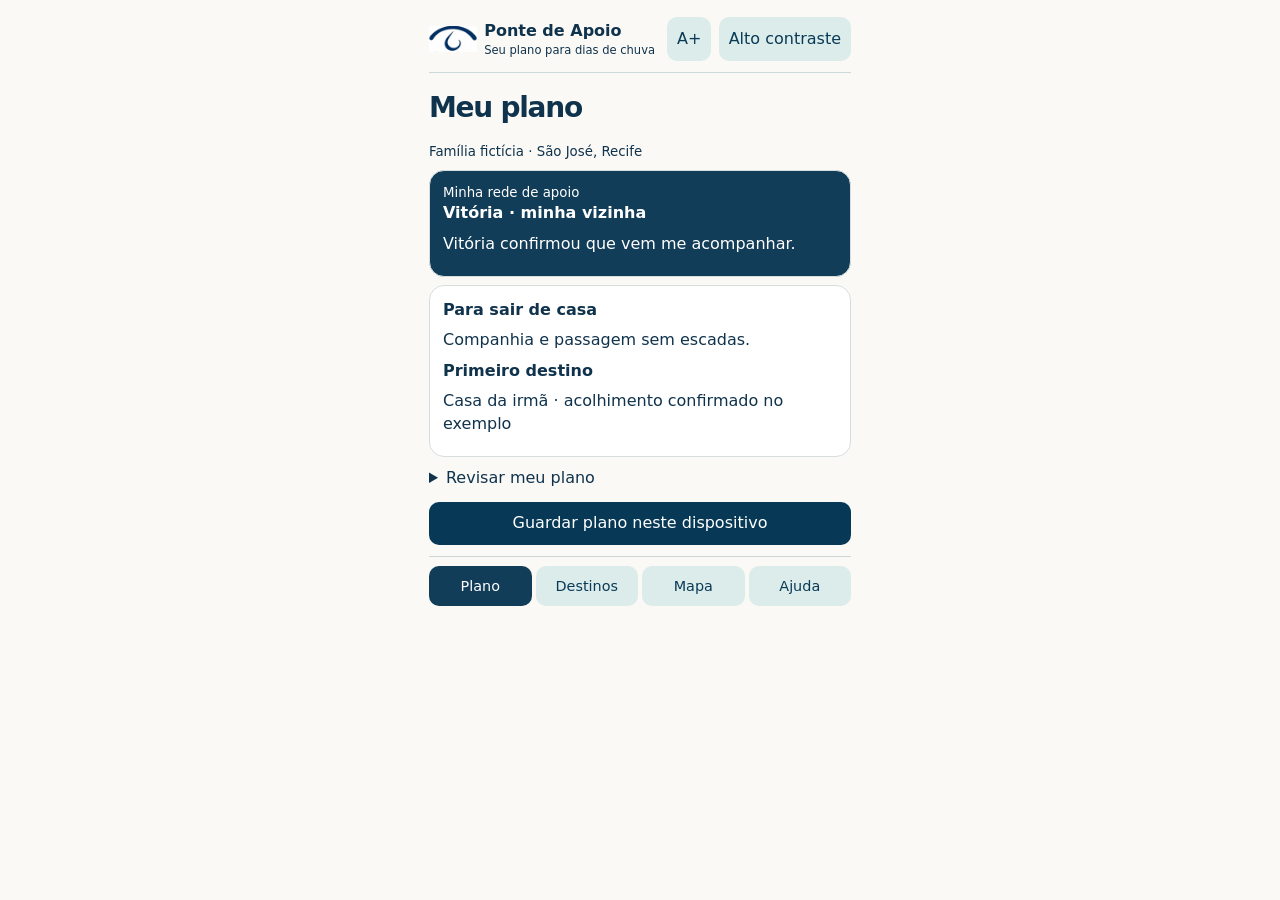
==== commit 9fa64cce: "Alinha interface do pitch e do aplicativo com voz, contraste e ampliação" ====
--- a/frontend/demonstracao.html
+++ b/frontend/demonstracao.html
@@ -1,6 +1,8 @@
 <!doctype html><html lang="pt-BR"><meta charset="utf-8"><meta name="viewport" content="width=device-width,initial-scale=1"><title>Ponte de Apoio · Meu plano</title><style>
 *{box-sizing:border-box}body{margin:0;color:#10334d;background:#faf9f5;font:16px/1.4 system-ui}main{max-width:450px;margin:auto;padding:14px}header,nav{display:flex;align-items:center;justify-content:space-between;gap:4px}header{border-bottom:1px solid #ccd9d8;padding-bottom:8px}header img{width:46px;height:46px}header strong{margin-right:auto}h1{font-size:1.75em;letter-spacing:-.045em;margin:.55em 0}p{margin:.5em 0}.box,fieldset{background:white;border:1px solid #d5dfdd;border-radius:15px;padding:13px;margin:8px 0}.blue{background:#123d58;color:white}small{display:block}button,a.call{font:inherit;cursor:pointer;color:#093a57;background:#dcecea;border:0;border-radius:10px;padding:10px;margin:3px 0}button.primary{background:#073956;color:white;width:100%}button[aria-current=true]{background:#123d58;color:white}nav{border-top:1px solid #cad8d5;padding:6px 0;background:#faf9f5;position:sticky;bottom:0}nav button{flex:1;font-size:.9em}input{font:inherit;width:100%;padding:8px}label{display:block;margin:7px 0}a{color:#0c527b}canvas{width:100%;background:#e1e9e4;border-radius:12px}button:focus-visible,a:focus-visible{outline:3px solid #ae541f}details{margin:10px 0}summary{cursor:pointer}
-#noPlace{background:#982c2c;color:white;width:100%;font-weight:650}</style><main><header><img src="[data-uri]" alt=""><strong>Ponte de Apoio</strong><button id="size" aria-label="Ampliar letra" aria-pressed="false">A+</button></header>
+#noPlace{background:#982c2c;color:white;width:100%;font-weight:650}
+header{flex-wrap:wrap}.brandline,.access{display:flex;align-items:center;gap:.45em}.brandline{margin-right:auto}.brandline small{display:block;font-size:.72em}.arch{width:48px;height:26px;position:relative;overflow:hidden}.arch img{width:160%;height:auto;max-width:none;position:absolute;left:-30%;top:-41%}.large{font-size:21px}.large h1{font-size:2em}.large nav{flex-wrap:wrap}.contrast,.contrast main,.contrast header,.contrast nav,.contrast article,.contrast .box,.contrast .notice,.contrast details{background:#080808!important;color:white!important}.contrast small,.contrast a{color:#ffed84!important}.contrast button,.contrast input,.contrast select,.contrast .quick a{background:#151515!important;color:white!important;border:2px solid white!important}.contrast :focus-visible{outline:4px solid #ffed84!important}.contrast button[aria-current=true],.contrast button[aria-pressed=true]{background:#ffed84!important;color:black!important}.contrast .arch{background:white}.access button{min-height:44px}
+</style><main><header><div class="brandline"><span class="arch"><img src="[data-uri]" alt=""></span><span><b>Ponte de Apoio</b><small>Seu plano para dias de chuva</small></span></div><div class="access"><button id="fontToggle" aria-label="Ampliar texto" aria-pressed="false">A+</button><button id="contrastToggle" aria-pressed="false">Alto contraste</button></div></header>
 <div data-page="0"><h1>Meu plano</h1><small>Família fictícia · São José, Recife</small><div class="box blue"><small>Minha rede de apoio</small><strong id="contact"></strong><p id="task"></p></div><div class="box"><b>Para sair de casa</b><p id="need"></p><b>Primeiro destino</b><p>Casa da irmã · acolhimento confirmado no exemplo</p></div><details><summary>Revisar meu plano</summary><form><label>Companhia<input name="who" maxlength="80" required></label><label>Ajuda necessária<input name="need" maxlength="180" required></label><label>Tarefa confirmada<input name="action" maxlength="180" required></label><button>Aplicar alterações</button></form></details><button class="primary" id="save">Guardar plano neste dispositivo</button><p role="status" id="notice"></p></div>
 <div data-page="1" hidden><h1>Onde posso ficar?</h1><div class="box blue"><small>Primeiro destino · confirmado no exemplo</small><strong>Casa da minha irmã</strong><p>Partida e chegada ilustrativas no mapa de São José.</p><button id="go">Ir até o local →</button></div><details class="box"><summary>Alternativa familiar · Casa de Rosa</summary><p>Ainda preciso confirmar se Rosa pode me receber.</p></details><details class="box"><summary>Alternativa pública · ponto municipal</summary><p>Confira a situação publicada pela Prefeitura.</p><a href="https://acaoinverno.recife.pe.gov.br/" target="_blank" rel="noopener">Consultar abrigos ativos</a></details><button id="noPlace">Não consigo ir a nenhum dos três lugares</button></div>
 <div data-page="2" hidden><h1>Meu trajeto</h1><canvas width="520" height="320" aria-label="Mapa de São José com trajeto ilustrativo entre A e B"></canvas><div class="box"><b>A · Casa de Lúcia</b><p>B · Casa da irmã</p><small>Exemplo de preparação. Condições de passagem e acessibilidade precisam de confirmação.</small></div><button class="primary" id="trace">Mostrar caminho habitual</button><button id="flood">Simular alagamento</button><p role="status" id="change">Azul · caminho habitual de exemplo.</p><small>© OpenStreetMap contributors · ODbL</small></div>
@@ -18,7 +20,7 @@
 let flooded=false;
 function draw(){const g=$('canvas').getContext('2d'),[w,s,e,n]=geo.bounds,xy=([x,y])=>[(x-w)/(e-w)*520,(n-y)/(n-s)*320];g.clearRect(0,0,520,320);function line(points,color,width){g.beginPath();points.forEach((p,i)=>i?g.lineTo(...xy(p)):g.moveTo(...xy(p)));g.strokeStyle=color;g.lineWidth=width;g.stroke()}for(const way of geo.ways.filter(v=>v.kind==='street'))line(way.points,'white',4);if(route){line(geo.demoRoute,flooded?'#879398':'#006ba0',5);if(flooded){line(alternative,'#006ba0',6);line(closure,'#ab251c',9)}}for(const [p,l] of [[geo.demoRoute[0],'A'],[geo.demoRoute.at(-1),'B']]){const [x,y]=xy(p);g.beginPath();g.arc(x,y,13,0,7);g.fillStyle='#123854';g.fill();g.font='bold 16px sans-serif';g.fillStyle='white';g.fillText(l,x-5,y+5)}}
 function openPage(i){document.querySelectorAll('[data-page]').forEach((el,j)=>el.hidden=j!==i);tabs.forEach((b,j)=>b.setAttribute('aria-current',i===j));if(i===2)draw();window.scrollTo(0,0)}
-tabs.forEach((b,i)=>b.onclick=()=>openPage(i));$('#go').onclick=$('#trace').onclick=()=>{route=true;openPage(2);showRoute(false)};$('#noPlace').onclick=()=>openPage(3);$('#size').onclick=e=>{const on=e.target.getAttribute('aria-pressed')==='false';document.body.style.fontSize=on?'20px':'16px';e.target.setAttribute('aria-pressed',on)};function showRoute(blocked){
+tabs.forEach((b,i)=>b.onclick=()=>openPage(i));$('#go').onclick=$('#trace').onclick=()=>{route=true;openPage(2);showRoute(false)};$('#noPlace').onclick=()=>openPage(3);function showRoute(blocked){
  flooded=blocked;draw();
  $('#change').textContent=blocked?'Simulação · trecho alagado em vermelho. Azul mostra o desvio ilustrativo. Passagem sem verificação.':'Azul · caminho habitual de exemplo.';
 }
@@ -35,4 +37,14 @@
  },()=>status.textContent='Posição indisponível. Consulte a Ação Inverno ou ligue para a Defesa Civil abaixo.',{timeout:8000});
 };
 refresh();openPage(0);
+
+function applyAccess(){
+ for(const [id,key] of [['fontToggle','large'],['contrastToggle','contrast']]){
+ const button=document.getElementById(id);
+ function set(on){document.body.classList.toggle(key,on);button.setAttribute('aria-pressed',String(on))}
+ try{set(localStorage.getItem('ponte.'+key)==='1')}catch{}
+ button.onclick=()=>{const on=button.getAttribute('aria-pressed')!=='true';set(on);try{localStorage.setItem('ponte.'+key,on?'1':'0')}catch{}
+ document.querySelector('iframe')?.contentWindow?.applyAccess?.()};
+ }}
+if(typeof window!=='undefined')applyAccess();
 </script></html>
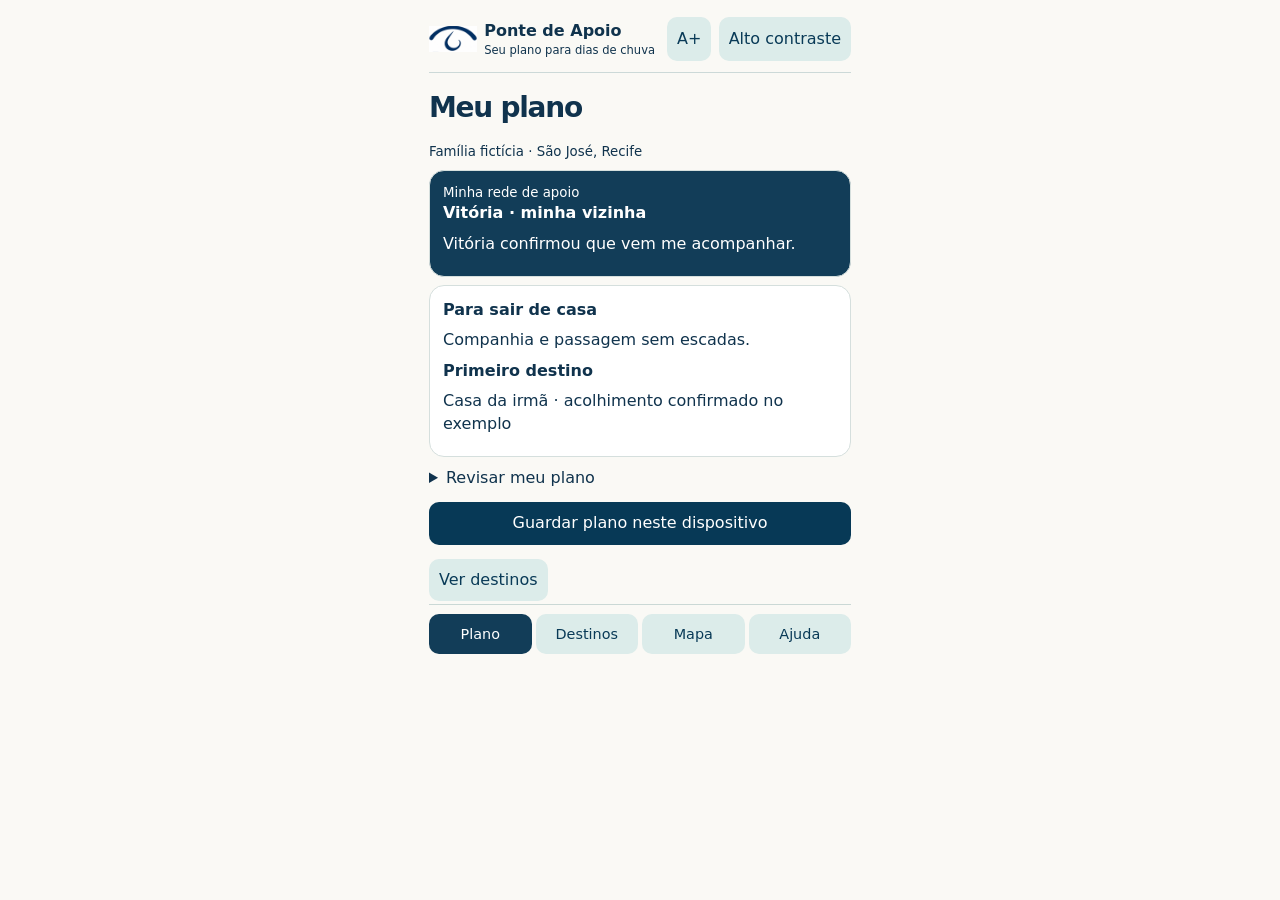
==== commit 847e1a2f: "Integra assistente e elimina menu duplicado" ====
--- a/frontend/demonstracao.html
+++ b/frontend/demonstracao.html
@@ -3,9 +3,9 @@
 #noPlace{background:#982c2c;color:white;width:100%;font-weight:650}
 header{flex-wrap:wrap}.brandline,.access{display:flex;align-items:center;gap:.45em}.brandline{margin-right:auto}.brandline small{display:block;font-size:.72em}.arch{width:48px;height:26px;position:relative;overflow:hidden}.arch img{width:160%;height:auto;max-width:none;position:absolute;left:-30%;top:-41%}.large{font-size:21px}.large h1{font-size:2em}.large nav{flex-wrap:wrap}.contrast,.contrast main,.contrast header,.contrast nav,.contrast article,.contrast .box,.contrast .notice,.contrast details{background:#080808!important;color:white!important}.contrast small,.contrast a{color:#ffed84!important}.contrast button,.contrast input,.contrast select,.contrast .quick a{background:#151515!important;color:white!important;border:2px solid white!important}.contrast :focus-visible{outline:4px solid #ffed84!important}.contrast button[aria-current=true],.contrast button[aria-pressed=true]{background:#ffed84!important;color:black!important}.contrast .arch{background:white}.access button{min-height:44px}
 </style><main><header><div class="brandline"><span class="arch"><img src="[data-uri]" alt=""></span><span><b>Ponte de Apoio</b><small>Seu plano para dias de chuva</small></span></div><div class="access"><button id="fontToggle" aria-label="Ampliar texto" aria-pressed="false">A+</button><button id="contrastToggle" aria-pressed="false">Alto contraste</button></div></header>
-<div data-page="0"><h1>Meu plano</h1><small>Família fictícia · São José, Recife</small><div class="box blue"><small>Minha rede de apoio</small><strong id="contact"></strong><p id="task"></p></div><div class="box"><b>Para sair de casa</b><p id="need"></p><b>Primeiro destino</b><p>Casa da irmã · acolhimento confirmado no exemplo</p></div><details><summary>Revisar meu plano</summary><form><label>Companhia<input name="who" maxlength="80" required></label><label>Ajuda necessária<input name="need" maxlength="180" required></label><label>Tarefa confirmada<input name="action" maxlength="180" required></label><button>Aplicar alterações</button></form></details><button class="primary" id="save">Guardar plano neste dispositivo</button><p role="status" id="notice"></p></div>
+<div data-page="0"><h1>Meu plano</h1><small>Família fictícia · São José, Recife</small><div class="box blue"><small>Minha rede de apoio</small><strong id="contact"></strong><p id="task"></p></div><div class="box"><b>Para sair de casa</b><p id="need"></p><b>Primeiro destino</b><p>Casa da irmã · acolhimento confirmado no exemplo</p></div><details><summary>Revisar meu plano</summary><form><label>Companhia<input name="who" maxlength="80" required></label><label>Ajuda necessária<input name="need" maxlength="180" required></label><label>Tarefa confirmada<input name="action" maxlength="180" required></label><button>Aplicar alterações</button></form></details><button class="primary" id="save">Guardar plano neste dispositivo</button><p role="status" id="notice"></p><button onclick="openPage(1)">Ver destinos</button></div>
 <div data-page="1" hidden><h1>Onde posso ficar?</h1><div class="box blue"><small>Primeiro destino · confirmado no exemplo</small><strong>Casa da minha irmã</strong><p>Partida e chegada ilustrativas no mapa de São José.</p><button id="go">Ir até o local →</button></div><details class="box"><summary>Alternativa familiar · Casa de Rosa</summary><p>Ainda preciso confirmar se Rosa pode me receber.</p></details><details class="box"><summary>Alternativa pública · ponto municipal</summary><p>Confira a situação publicada pela Prefeitura.</p><a href="https://acaoinverno.recife.pe.gov.br/" target="_blank" rel="noopener">Consultar abrigos ativos</a></details><button id="noPlace">Não consigo ir a nenhum dos três lugares</button></div>
-<div data-page="2" hidden><h1>Meu trajeto</h1><canvas width="520" height="320" aria-label="Mapa de São José com trajeto ilustrativo entre A e B"></canvas><div class="box"><b>A · Casa de Lúcia</b><p>B · Casa da irmã</p><small>Exemplo de preparação. Condições de passagem e acessibilidade precisam de confirmação.</small></div><button class="primary" id="trace">Mostrar caminho habitual</button><button id="flood">Simular alagamento</button><p role="status" id="change">Azul · caminho habitual de exemplo.</p><small>© OpenStreetMap contributors · ODbL</small></div>
+<div data-page="2" hidden><h1>Meu trajeto</h1><canvas width="520" height="320" aria-label="Mapa de São José com trajeto ilustrativo entre A e B"></canvas><div class="box"><b>A · Casa de Lúcia</b><p>B · Casa da irmã</p><small>Exemplo de preparação. Condições de passagem e acessibilidade precisam de confirmação.</small></div><button class="primary" id="trace">Mostrar caminho habitual</button><button id="listenRoute">Ouvir orientação do mapa</button><button onclick="openPage(1)">Ver destinos</button><button id="flood">Simular alagamento</button><p role="status" id="change">Azul · caminho habitual de exemplo.</p><small>© OpenStreetMap contributors · ODbL</small></div>
 <div data-page="3" hidden><h1>Encontrar outro apoio</h1><div class="box"><strong>Procurar perto de mim</strong><p>Simulação com dois pontos fictícios em São José. Sua posição só é usada nesta tela.</p><button id="locate">Usar minha localização</button><p id="near" role="status">Sem confirmação municipal disponível neste guia.</p></div><div class="box"><small>Meu contato de confiança</small><strong id="trusted"></strong><p>Combine com essa pessoa quem pode acompanhar você.</p></div><div class="box"><b>Emergência · Recife</b><p><a href="tel:08000813400">Defesa Civil · 0800 081 3400</a></p><p><a href="tel:193">Bombeiros · 193</a></p><small>Abre o telefone do dispositivo.</small></div><a href="https://acaoinverno.recife.pe.gov.br/" target="_blank" rel="noopener">Ver pontos ativos na Ação Inverno</a></div>
 <nav aria-label="Telas do aplicativo"><button>Plano</button><button>Destinos</button><button>Mapa</button><button>Ajuda</button></nav></main><script>
 const geo={"source":"\u00a9 OpenStreetMap contributors \u00b7 ODbL","downloaded":"2026-11-12","bounds":[-34.88,-8.065,-34.875,-8.06],"ways":[{"kind":"street","name":"Avenida Guararapes","points":[[-34.8783958,-8.0637793],[-34.8785568,-8.0636946]]},{"kind":"street","name":"Avenida Dantas Barreto","points":[[-34.8783958,-8.0637793],[-34.8784469,-8.0641607],[-34.8784707,-8.0643696],[-34.8784788,-8.0644382],[-34.8784942,-8.0646118],[-34.8785078,-8.0647433],[-34.8786025,-8.0651131],[-34.8786506,-8.0652332],[-34.8786974,-8.0653503],[-34.8788269,-8.065617]]},{"kind":"street","name":"Ponte Conde Maur\u00edcio de Nassau","points":[[-34.8763296,-8.0640965],[-34.8762163,-8.0640809],[-34.8761431,-8.0640692]]},{"kind":"street","name":"Avenida Martins de Barros","points":[[-34.8764321,-8.0629264],[-34.8764462,-8.0626383],[-34.8764812,-8.0620554],[-34.8765173,-8.0617434],[-34.8765324,-8.0616035]]},{"kind":"street","name":"Pra\u00e7a da Rep\u00fablica","points":[[-34.8765324,-8.0616035],[-34.8765367,-8.0615444],[-34.8765726,-8.0610458],[-34.8766123,-8.0605489],[-34.8766217,-8.0605263],[-34.8766357,-8.0605074],[-34.8766653,-8.0604891]]},{"kind":"street","name":"Rua do Sol","points":[[-34.8784444,-8.060313],[-34.8785609,-8.0603593],[-34.8786565,-8.0604049],[-34.8787542,-8.0604606]]},{"kind":"street","name":"Rua Cleto Campelo","points":[[-34.8796021,-8.0629428],[-34.8796526,-8.0629948],[-34.8797122,-8.0630317]]},{"kind":"street","name":"Pra\u00e7a da Rep\u00fablica","points":[[-34.8789683,-8.0610795],[-34.8782013,-8.0612245]]},{"kind":"street","name":"Rua Imperador Dom Pedro II","points":[[-34.8771735,-8.0604147],[-34.8771478,-8.0609299],[-34.8771296,-8.0613634],[-34.8771291,-8.0613746],[-34.8771227,-8.0614795]]},{"kind":"street","name":"Rua Jo\u00e3o Souto Maior","points":[[-34.8798495,-8.0646779],[-34.8799176,-8.0650574],[-34.8799519,-8.0651008],[-34.879812,-8.0652869],[-34.8797954,-8.0653626],[-34.8797817,-8.0654835],[-34.8797506,-8.0657652]]},{"kind":"street","name":"Rua Siqueira Campos","points":[[-34.8764321,-8.0629264],[-34.8768142,-8.0628821],[-34.8769016,-8.0628716],[-34.8770024,-8.0628594],[-34.8771007,-8.062846],[-34.8776346,-8.0627732],[-34.8779638,-8.0627207],[-34.8781199,-8.0626963],[-34.8781929,-8.0626844],[-34.8782451,-8.0626752]]},{"kind":"street","name":"Rua Doutor Jos\u00e9 Henrique Wanderley","points":[[-34.878779,-8.0621189],[-34.8787532,-8.0621814],[-34.8787455,-8.0622524],[-34.8787865,-8.0625847]]},{"kind":"street","name":"Rua Ulhoa Cintra","points":[[-34.8793755,-8.062012],[-34.8794676,-8.0619558],[-34.8798303,-8.0616642]]},{"kind":"street","name":"Rua Ulhoa Cintra","points":[[-34.8793755,-8.062012],[-34.8792973,-8.0620298],[-34.878779,-8.0621189]]},{"kind":"street","name":"Pra\u00e7a da Rep\u00fablica","points":[[-34.879311,-8.0610341],[-34.8792066,-8.0610415],[-34.8790524,-8.0610641],[-34.8789683,-8.0610795]]},{"kind":"street","name":"Pra\u00e7a da Rep\u00fablica","points":[[-34.8766653,-8.0604891],[-34.8767748,-8.0604726],[-34.8768329,-8.0604639],[-34.8771735,-8.0604147],[-34.8775483,-8.0603615],[-34.8775979,-8.0603549],[-34.8776845,-8.0603437],[-34.8777236,-8.0603397],[-34.8778582,-8.0603258],[-34.877961,-8.0603179]]},{"kind":"street","name":"Pra\u00e7a da Rep\u00fablica","points":[[-34.8780131,-8.0612593],[-34.8780566,-8.0611889],[-34.8780721,-8.0611583],[-34.8780764,-8.0611255]]},{"kind":"street","name":"Rua Imperador Dom Pedro II","points":[[-34.8771147,-8.0616023],[-34.8770788,-8.0619544],[-34.8770634,-8.0621061],[-34.8770024,-8.0628594],[-34.8769566,-8.0633636],[-34.8768752,-8.0640889],[-34.8768645,-8.0641842]]},{"kind":"street","name":"Avenida Dantas Barreto","points":[[-34.8782451,-8.0626752],[-34.8783439,-8.0633993],[-34.8783766,-8.0636383],[-34.8783796,-8.0636605],[-34.8783958,-8.0637793]]},{"kind":"street","name":"Avenida Dantas Barreto","points":[[-34.8785568,-8.0636946],[-34.8785372,-8.0635784],[-34.8784456,-8.0630355],[-34.8784025,-8.0627628],[-34.8783834,-8.0626502]]},{"kind":"street","name":"Avenida Dantas Barreto","points":[[-34.8782013,-8.0612245],[-34.878281,-8.061948]]},{"kind":"street","name":"Avenida Dantas Barreto","points":[[-34.8780805,-8.0612454],[-34.8781281,-8.0617069],[-34.878172,-8.0621292],[-34.878224,-8.0625156]]},{"kind":"street","name":"Avenida Dantas Barreto","points":[[-34.8785645,-8.0637806],[-34.8785872,-8.0640626]]},{"kind":"street","name":"Avenida Dantas Barreto","points":[[-34.8785872,-8.0640626],[-34.8786096,-8.064432],[-34.8786132,-8.0644661],[-34.8786176,-8.0644937],[-34.8786521,-8.0647907],[-34.8787002,-8.0650114],[-34.878746,-8.0651173],[-34.8787715,-8.0651761],[-34.8787894,-8.0652173],[-34.8788425,-8.0653308],[-34.8789357,-8.06554],[-34.8789816,-8.0656563],[-34.8790472,-8.0658116]]},{"kind":"street","name":"Avenida Dantas Barreto","points":[[-34.8785645,-8.0637806],[-34.8785568,-8.0636946]]},{"kind":"street","name":"Rua Primeiro de Mar\u00e7o","points":[[-34.8768645,-8.0641842],[-34.8767599,-8.064169],[-34.8763842,-8.0641077]]},{"kind":"street","name":"Rua Camboa do Carmo","points":[[-34.8795198,-8.0657666],[-34.8795179,-8.0653675],[-34.8795083,-8.0652386],[-34.8795085,-8.0649095],[-34.8794928,-8.064782]]},{"kind":"street","name":"Rua das Flores","points":[[-34.880496,-8.0645144],[-34.8804044,-8.0645376],[-34.8798495,-8.0646779],[-34.8794928,-8.064782],[-34.8787002,-8.0650114]]},{"kind":"street","name":"Avenida Guararapes","points":[[-34.8796021,-8.0629428],[-34.8801976,-8.0626086],[-34.8802201,-8.0625958],[-34.8803567,-8.0625147]]},{"kind":"street","name":"Avenida Guararapes","points":[[-34.8805431,-8.062856],[-34.8804121,-8.0629286],[-34.8800479,-8.063128],[-34.8799523,-8.0631694],[-34.8798618,-8.0632019],[-34.8798078,-8.0632092],[-34.8797692,-8.0632102],[-34.8797273,-8.0631976],[-34.8796815,-8.0631698]]},{"kind":"street","name":"Rua Siqueira Campos","points":[[-34.8801005,-8.0620607],[-34.879678,-8.0622966],[-34.8796009,-8.0623199],[-34.8795346,-8.0623321],[-34.8794635,-8.0623421]]},{"kind":"street","name":"Rua Matias de Albuquerque","points":[[-34.8807684,-8.0634017],[-34.8802218,-8.0636161],[-34.8801433,-8.0636409],[-34.8796379,-8.0637719],[-34.8790802,-8.0639281],[-34.8785872,-8.0640626]]},{"kind":"street","name":"","points":[[-34.8796379,-8.0637719],[-34.8793827,-8.0633347]]},{"kind":"street","name":"","points":[[-34.8790802,-8.0639281],[-34.8790858,-8.0639486],[-34.8791775,-8.0643067],[-34.8791896,-8.0643545]]},{"kind":"street","name":"Rua Frei Vicente Salvador","points":[[-34.8781281,-8.0617069],[-34.8770788,-8.0619544]]},{"kind":"street","name":"Rua Marqu\u00eas do Recife","points":[[-34.8783439,-8.0633993],[-34.8780363,-8.0633902]]},{"kind":"street","name":"Rua Marqu\u00eas do Recife","points":[[-34.8780363,-8.0633902],[-34.8776232,-8.063373],[-34.8775666,-8.0633707],[-34.8775137,-8.0633701],[-34.8770261,-8.0633644],[-34.8769566,-8.0633636],[-34.8768643,-8.0633606],[-34.876428,-8.063347]]},{"kind":"street","name":"Rua Engenheiro Ubaldo Gomes de Matos","points":[[-34.8779638,-8.0627207],[-34.8779706,-8.0627957],[-34.8780363,-8.0633902]]},{"kind":"street","name":"Rua Di\u00e1rio de Pernambuco","points":[[-34.8776346,-8.0627732],[-34.8776265,-8.0628461],[-34.8775666,-8.0633707]]},{"kind":"street","name":"Pra\u00e7a da Rep\u00fablica","points":[[-34.8765324,-8.0616035],[-34.8766276,-8.0615817],[-34.8767288,-8.0615585],[-34.8769886,-8.0615094],[-34.8771227,-8.0614795]]},{"kind":"street","name":"Avenida Guararapes","points":[[-34.8774731,-8.0642833],[-34.8775595,-8.0642577],[-34.8776274,-8.0642263],[-34.8779818,-8.0640409],[-34.8780817,-8.0639773],[-34.878128,-8.0639479],[-34.8782616,-8.0638628],[-34.8783611,-8.0638009],[-34.8783958,-8.0637793]]},{"kind":"street","name":"Rua da Roda","points":[[-34.8784456,-8.0630355],[-34.8785049,-8.0630311],[-34.8786889,-8.0630175],[-34.8789546,-8.0629978],[-34.879221,-8.0629781]]},{"kind":"street","name":"Rua Alarico Bezerra","points":[[-34.8790968,-8.0625347],[-34.8791425,-8.0626453],[-34.879159,-8.0627152],[-34.8791922,-8.0628887],[-34.879221,-8.0629781],[-34.8792384,-8.0630521]]},{"kind":"street","name":"Rua do Sol","points":[[-34.879311,-8.0610341],[-34.8793384,-8.0610673],[-34.8798303,-8.0616642]]},{"kind":"street","name":"Avenida Martins de Barros","points":[[-34.8761088,-8.0660454],[-34.8761149,-8.0660068],[-34.8762051,-8.0654177],[-34.8762508,-8.0651591],[-34.876269,-8.0650483],[-34.8762971,-8.0648444],[-34.8763253,-8.0645968],[-34.8763455,-8.0643258],[-34.8763572,-8.064193],[-34.876358,-8.0641714]]},{"kind":"street","name":"Avenida Guararapes","points":[[-34.8785568,-8.0636946],[-34.8787243,-8.0635955],[-34.8787958,-8.0635532],[-34.8792617,-8.0632775],[-34.8792795,-8.063267],[-34.8793355,-8.0632339]]},{"kind":"street","name":"Ponte Buarque de Macedo","points":[[-34.8764167,-8.0616331],[-34.8765324,-8.0616035]]},{"kind":"street","name":"Ponte Conde Maur\u00edcio de Nassau","points":[[-34.8761431,-8.0640692],[-34.8745145,-8.0637775]]},{"kind":"street","name":"Ponte Princesa Isabel","points":[[-34.8787932,-8.060271],[-34.8787695,-8.0602847]]},{"kind":"street","name":"Ponte Princesa Isabel","points":[[-34.8798667,-8.0595868],[-34.8787932,-8.060271]]},{"kind":"street","name":"Rua Nova","points":[[-34.8803481,-8.0640381],[-34.8793667,-8.064307],[-34.8791896,-8.0643545],[-34.8787819,-8.0644703],[-34.8786958,-8.0644763],[-34.8786482,-8.064471],[-34.8786132,-8.0644661]]},{"kind":"street","name":"Rua do Sol","points":[[-34.8787695,-8.0602847],[-34.8787522,-8.0603396],[-34.8787464,-8.0603852],[-34.8787542,-8.0604606]]},{"kind":"street","name":"Rua Larga do Ros\u00e1rio","points":[[-34.8779447,-8.0643511],[-34.8779262,-8.0645455],[-34.8779242,-8.0645632],[-34.8778461,-8.065242]]},{"kind":"street","name":"Rua Engenheiro Ubaldo Gomes de Matos","points":[[-34.8780363,-8.0633902],[-34.8780495,-8.0635226],[-34.8780354,-8.0638981]]},{"kind":"street","name":"Rua Doutor Moacir Baracho","points":[[-34.8770634,-8.0621061],[-34.8764812,-8.0620554]]},{"kind":"street","name":"Rua Primeiro de Mar\u00e7o","points":[[-34.8774731,-8.0642833],[-34.8776243,-8.0642918],[-34.8779447,-8.0643511],[-34.8784366,-8.064428],[-34.8784788,-8.0644382]]},{"kind":"street","name":"Rua Camboa do Carmo","points":[[-34.8794928,-8.064782],[-34.8793667,-8.064307]]},{"kind":"building","name":"Edif\u00edcio Garagem Central","points":[[-34.8795752,-8.0617041],[-34.8783859,-8.0618769],[-34.8783591,-8.0617977],[-34.8783684,-8.0616868],[-34.8795119,-8.0614102],[-34.8795806,-8.0615998],[-34.8795752,-8.0616184],[-34.8795752,-8.0617041]]},{"kind":"street","name":"","points":[[-34.8779242,-8.0645632],[-34.8774516,-8.0645167]]},{"kind":"building","name":"","points":[[-34.8792482,-8.0613111],[-34.8788463,-8.0613981],[-34.8788713,-8.0615056],[-34.8792609,-8.0614191],[-34.8792482,-8.0613111]]},{"kind":"building","name":"","points":[[-34.8768212,-8.0603166],[-34.8768099,-8.0602185],[-34.8767758,-8.0602225],[-34.8767631,-8.0601136],[-34.8766586,-8.0601256],[-34.8766713,-8.0602354],[-34.8766412,-8.0602388],[-34.8766528,-8.0603358],[-34.8768212,-8.0603166]]},{"kind":"building","name":"","points":[[-34.8768932,-8.0603054],[-34.8769954,-8.0602927],[-34.8769715,-8.0600896],[-34.8768682,-8.060102],[-34.8768932,-8.0603054]]},{"kind":"building","name":"","points":[[-34.8780737,-8.059954],[-34.8781014,-8.0601614],[-34.8782075,-8.0601479],[-34.8781799,-8.0599399],[-34.8780737,-8.059954]]},{"kind":"building","name":"","points":[[-34.8788408,-8.0613392],[-34.8788128,-8.0613458],[-34.8788266,-8.0614025],[-34.8788532,-8.0613968],[-34.8788408,-8.0613392]]},{"kind":"street","name":"Rua Ulhoa Cintra","points":[[-34.8783129,-8.0621974],[-34.878779,-8.0621189]]},{"kind":"building","name":"","points":[[-34.8790608,-8.0613516],[-34.8790901,-8.0613453],[-34.8790837,-8.0613154],[-34.8790538,-8.0613227],[-34.8790608,-8.0613516]]},{"kind":"building","name":"Teatro Santa Isabel","points":[[-34.8785691,-8.060802],[-34.8786872,-8.0607882],[-34.878647,-8.0605348],[-34.8785302,-8.0605428],[-34.878469,-8.0605612],[-34.8783574,-8.0605713],[-34.8781922,-8.0605814],[-34.8781465,-8.0605937],[-34.878139,-8.0606394],[-34.8781029,-8.0606424],[-34.8780855,-8.0606601],[-34.878107,-8.0607958],[-34.8781387,-8.0607942],[-34.8781538,-8.0608107],[-34.8781642,-8.0608654],[-34.8785691,-8.060802]]},{"kind":"building","name":"Liceu de Artes e Of\u00edcios","points":[[-34.8789367,-8.0612573],[-34.8789305,-8.0612551],[-34.8789112,-8.0611772],[-34.8788291,-8.0611973],[-34.8788435,-8.0612555],[-34.878871,-8.0613674],[-34.8792998,-8.0612626],[-34.8792976,-8.0612534],[-34.8792581,-8.0610931],[-34.8791752,-8.0611134],[-34.8791959,-8.0611975],[-34.8789367,-8.0612573]]},{"kind":"building","name":"","points":[[-34.8767481,-8.0600028],[-34.8767324,-8.0598846],[-34.8766675,-8.0598932],[-34.876672,-8.0599272],[-34.8766514,-8.0599299],[-34.8766627,-8.0600141],[-34.8767481,-8.0600028]]},{"kind":"street","name":"Rua Engenheiro Ubaldo Gomes de Matos","points":[[-34.8780354,-8.0638981],[-34.8780817,-8.0639773]]},{"kind":"street","name":"Rua Cleto Campelo","points":[[-34.8794635,-8.0623421],[-34.8794297,-8.0622297],[-34.8793755,-8.062012]]},{"kind":"building","name":"","points":[[-34.8778595,-8.0618352],[-34.8775694,-8.061904],[-34.8775835,-8.0619566],[-34.8777862,-8.0619126],[-34.8778058,-8.0619946],[-34.8778286,-8.061994],[-34.8778313,-8.0620119],[-34.8778448,-8.0620206],[-34.8778799,-8.0620165],[-34.8778595,-8.0618352]]},{"kind":"building","name":"","points":[[-34.8787217,-8.063407],[-34.8787223,-8.0635471],[-34.878751,-8.0635318],[-34.8787432,-8.0635173],[-34.8787688,-8.0635034],[-34.8787495,-8.0634696],[-34.8788048,-8.0634376],[-34.8787629,-8.0633605],[-34.8787296,-8.0633772],[-34.8787437,-8.0634065],[-34.87873,-8.0634068],[-34.8787217,-8.063407]]},{"kind":"building","name":"","points":[[-34.8781063,-8.061994],[-34.8780972,-8.0619358],[-34.8779137,-8.0619735],[-34.8779206,-8.0620292],[-34.8781063,-8.061994]]},{"kind":"building","name":"","points":[[-34.8775555,-8.0629829],[-34.8775597,-8.0629359],[-34.8774133,-8.0629311],[-34.877413,-8.062974],[-34.8775464,-8.0629825],[-34.8775555,-8.0629829]]},{"kind":"building","name":"","points":[[-34.8775733,-8.0624506],[-34.8776256,-8.0624321],[-34.8776247,-8.0624285],[-34.8776828,-8.0624201],[-34.8776718,-8.062353],[-34.8775988,-8.0623751],[-34.87761,-8.0624132],[-34.8775655,-8.0624269],[-34.8775733,-8.0624506]]},{"kind":"building","name":"","points":[[-34.8785392,-8.0624613],[-34.8784081,-8.0624831],[-34.8784227,-8.0625876],[-34.8784437,-8.0626014],[-34.878559,-8.0625853],[-34.8785392,-8.0624613]]},{"kind":"building","name":"Del\u00edcia do Suco","points":[[-34.8774133,-8.0629311],[-34.8775597,-8.0629359],[-34.8775612,-8.0628913],[-34.8774135,-8.0628885],[-34.8774133,-8.0629311]]},{"kind":"building","name":"","points":[[-34.8778721,-8.0623484],[-34.8778697,-8.0623328],[-34.8778677,-8.0623198],[-34.8777416,-8.0623406],[-34.8777462,-8.0623684],[-34.8778721,-8.0623484]]},{"kind":"building","name":"","points":[[-34.8773722,-8.0628883],[-34.8773721,-8.0629121],[-34.8773731,-8.0629751],[-34.877413,-8.062974],[-34.8774133,-8.0629311],[-34.8774135,-8.0628885],[-34.8773722,-8.0628883]]},{"kind":"building","name":"","points":[[-34.877536,-8.0624309],[-34.8775577,-8.0624958],[-34.877585,-8.062486],[-34.8775733,-8.0624506],[-34.8775655,-8.0624269],[-34.8775634,-8.0624207],[-34.877536,-8.0624309]]},{"kind":"building","name":"","points":[[-34.8784081,-8.0624831],[-34.8785392,-8.0624613],[-34.8785326,-8.0624204],[-34.8785777,-8.0624137],[-34.8785739,-8.0623872],[-34.8783976,-8.0624129],[-34.8784081,-8.0624831]]},{"kind":"building","name":"","points":[[-34.8772452,-8.0639139],[-34.8772278,-8.0639114],[-34.8772241,-8.0639432],[-34.8772161,-8.0639424],[-34.8772114,-8.063973],[-34.8772373,-8.0639764],[-34.8772452,-8.0639139]]},{"kind":"building","name":"","points":[[-34.8780972,-8.0619358],[-34.8780826,-8.0618184],[-34.8779,-8.061861],[-34.8779137,-8.0619735],[-34.8780972,-8.0619358]]},{"kind":"building","name":"","points":[[-34.8772905,-8.0636934],[-34.8773068,-8.0636473],[-34.8772413,-8.0636259],[-34.8772237,-8.0636757],[-34.8772905,-8.0636934]]},{"kind":"building","name":"Cart\u00f3rio do Segundo Of\u00edcio de Notas","points":[[-34.8769759,-8.0639618],[-34.8771446,-8.0639896],[-34.8771464,-8.0639742],[-34.8771634,-8.0639765],[-34.8771654,-8.0639617],[-34.8771836,-8.0639635],[-34.8771876,-8.0639333],[-34.8769879,-8.0639007],[-34.8769759,-8.0639618]]},{"kind":"building","name":"","points":[[-34.8794567,-8.0640564],[-34.8794168,-8.0640675],[-34.8794533,-8.0642107],[-34.879494,-8.0641998],[-34.8794567,-8.0640564]]},{"kind":"building","name":"Gabinete Portugu\u00eas de Leitura","points":[[-34.877143,-8.0629245],[-34.8771333,-8.0631232],[-34.8773775,-8.0631349],[-34.8773797,-8.0630875],[-34.877374,-8.0630872],[-34.8773765,-8.0630396],[-34.8773786,-8.062985],[-34.8773727,-8.0629848],[-34.8773721,-8.0629121],[-34.8773476,-8.0629107],[-34.8773465,-8.0629343],[-34.877143,-8.0629245]]},{"kind":"building","name":"","points":[[-34.8794232,-8.0638914],[-34.8793747,-8.0639027],[-34.8794168,-8.0640675],[-34.8794567,-8.0640564],[-34.8794232,-8.0638914]]},{"kind":"building","name":"","points":[[-34.8779623,-8.0625698],[-34.8780047,-8.0625598],[-34.8779959,-8.0624966],[-34.8780138,-8.0624941],[-34.8780048,-8.062429],[-34.8780329,-8.0624252],[-34.8780287,-8.0623938],[-34.8780016,-8.0623973],[-34.8779882,-8.0623009],[-34.8780181,-8.0622968],[-34.8780141,-8.0622659],[-34.8779856,-8.062269],[-34.8779722,-8.0621719],[-34.8779383,-8.062177],[-34.8779692,-8.06244],[-34.8779398,-8.0624453],[-34.8779478,-8.0625047],[-34.8779623,-8.0625698]]},{"kind":"building","name":"","points":[[-34.8787196,-8.0629474],[-34.8787236,-8.062974],[-34.8788575,-8.0629593],[-34.8788405,-8.0627964],[-34.8788344,-8.0627972],[-34.8788195,-8.0626948],[-34.8786842,-8.0627126],[-34.8787196,-8.0629474]]},{"kind":"street","name":"Rua Duque de Caxias","points":[[-34.8773573,-8.0661745],[-34.8773541,-8.0661489],[-34.8773522,-8.066134],[-34.8773447,-8.0661024],[-34.8772974,-8.0659024],[-34.8773204,-8.0655614],[-34.8773794,-8.0651687],[-34.8774516,-8.0645167],[-34.8774549,-8.0644822],[-34.8774731,-8.0642833]]},{"kind":"building","name":"","points":[[-34.8793747,-8.0639027],[-34.8793142,-8.063919],[-34.8793158,-8.0639271],[-34.8793988,-8.0642254],[-34.8794533,-8.0642107],[-34.8794168,-8.0640675],[-34.8793747,-8.0639027]]},{"kind":"building","name":"","points":[[-34.8778547,-8.0617926],[-34.8775109,-8.0618678],[-34.877522,-8.0619152],[-34.8778595,-8.0618352],[-34.8778547,-8.0617926]]},{"kind":"building","name":"","points":[[-34.8793158,-8.0639271],[-34.8792735,-8.0639386],[-34.8792864,-8.0639852],[-34.8792945,-8.0640142],[-34.8793565,-8.064237],[-34.8793988,-8.0642254],[-34.8793158,-8.0639271]]},{"kind":"building","name":"","points":[[-34.8785672,-8.0621138],[-34.8785265,-8.0618743],[-34.8784928,-8.0618796],[-34.8785291,-8.0621199],[-34.8785672,-8.0621138]]},{"kind":"building","name":"","points":[[-34.8771446,-8.0639896],[-34.8771051,-8.0639829],[-34.8771007,-8.0640078],[-34.8770668,-8.064002],[-34.8770709,-8.0639781],[-34.8769759,-8.0639618],[-34.8769498,-8.0641106],[-34.8769708,-8.0641142],[-34.8769656,-8.0641437],[-34.8771132,-8.064169],[-34.8771155,-8.0641561],[-34.8771446,-8.0639896]]},{"kind":"building","name":"","points":[[-34.8771572,-8.0641625],[-34.8771836,-8.0639635],[-34.8771654,-8.0639617],[-34.8771634,-8.0639765],[-34.8771464,-8.0639742],[-34.8771316,-8.0640708],[-34.8771155,-8.0641561],[-34.8771572,-8.0641625]]},{"kind":"building","name":"","points":[[-34.8786156,-8.0621577],[-34.8786388,-8.0623081],[-34.8786798,-8.0622998],[-34.8786584,-8.0621509],[-34.8786156,-8.0621577]]},{"kind":"building","name":"O Botic\u00e1rio","points":[[-34.8792547,-8.064044],[-34.8792017,-8.0640589],[-34.8792579,-8.0642645],[-34.8793088,-8.0642491],[-34.8792547,-8.064044]]},{"kind":"building","name":"Edif\u00edcio Sigismundo Cabral De Melo","points":[[-34.8790831,-8.0636056],[-34.8791329,-8.063694],[-34.8792067,-8.0636508],[-34.8792134,-8.0636646],[-34.8792094,-8.063673],[-34.8792264,-8.0637023],[-34.8792374,-8.063704],[-34.8792433,-8.0637145],[-34.8791676,-8.0637558],[-34.8792114,-8.0638338],[-34.8793403,-8.0637988],[-34.8793065,-8.0637402],[-34.8792551,-8.0636511],[-34.8791922,-8.063542],[-34.8790831,-8.0636056]]},{"kind":"building","name":"Escola T\u00e9cnica de Sa\u00fade - Real Hospital Portugu\u00eas","points":[[-34.8775434,-8.0631681],[-34.8771674,-8.0631483],[-34.8771636,-8.0632194],[-34.8771622,-8.0632457],[-34.877179,-8.0632653],[-34.8775219,-8.0632694],[-34.8775388,-8.0632537],[-34.8775434,-8.0631681]]},{"kind":"building","name":"","points":[[-34.877813,-8.0622133],[-34.8778158,-8.0622231],[-34.8778219,-8.0622446],[-34.8779187,-8.0622174],[-34.877928,-8.0622944],[-34.8779525,-8.0622903],[-34.8779383,-8.062177],[-34.8779035,-8.0621871],[-34.877813,-8.0622133]]},{"kind":"building","name":"Quality Professional","points":[[-34.8774907,-8.0636592],[-34.8773068,-8.0636473],[-34.8772988,-8.0636697],[-34.8774869,-8.0636924],[-34.8774907,-8.0636592]]},{"kind":"building","name":"","points":[[-34.8779478,-8.0625047],[-34.8779398,-8.0624453],[-34.8778767,-8.0624537],[-34.8778673,-8.062455],[-34.8778715,-8.0624802],[-34.8778156,-8.0624895],[-34.8778226,-8.0625275],[-34.8779478,-8.0625047]]},{"kind":"building","name":"","points":[[-34.8772237,-8.0636757],[-34.8772112,-8.0637121],[-34.8772781,-8.0637317],[-34.8772905,-8.0636934],[-34.8772237,-8.0636757]]},{"kind":"building","name":"","points":[[-34.8778789,-8.0640333],[-34.8778949,-8.0638499],[-34.8779039,-8.0638507],[-34.8779067,-8.0638179],[-34.8779328,-8.063819],[-34.8779373,-8.0637708],[-34.8778231,-8.0637627],[-34.8778165,-8.0638461],[-34.8778063,-8.063846],[-34.8778043,-8.0638766],[-34.8777666,-8.0638747],[-34.8777529,-8.0640173],[-34.8777534,-8.0640234],[-34.8778789,-8.0640333]]},{"kind":"building","name":"","points":[[-34.8773363,-8.0639741],[-34.8773296,-8.064021],[-34.8773005,-8.0640168],[-34.877296,-8.0640495],[-34.8772777,-8.0641918],[-34.8772866,-8.0642002],[-34.8772985,-8.064202],[-34.8773076,-8.064197],[-34.877314,-8.0642042],[-34.8773281,-8.0642062],[-34.8773348,-8.0642012],[-34.8773412,-8.0642083],[-34.8773555,-8.0642104],[-34.877363,-8.0642056],[-34.8773677,-8.0642121],[-34.8773809,-8.0642141],[-34.8773917,-8.0642068],[-34.8773978,-8.0641702],[-34.8774293,-8.0641778],[-34.8774389,-8.064168],[-34.8774405,-8.0641547],[-34.8774335,-8.0641459],[-34.8774419,-8.0641418],[-34.8774434,-8.0641292],[-34.8774364,-8.0641214],[-34.8774448,-8.0641159],[-34.8774463,-8.0641033],[-34.8774394,-8.0640968],[-34.8774479,-8.0640903],[-34.8774494,-8.0640772],[-34.8774425,-8.0640689],[-34.877451,-8.0640637],[-34.8774523,-8.0640521],[-34.8774449,-8.0640451],[-34.8774534,-8.0640388],[-34.877455,-8.0640277],[-34.8774487,-8.0640194],[-34.8774568,-8.0640132],[-34.8774577,-8.0640024],[-34.8774545,-8.0639905],[-34.8773363,-8.0639741]]},{"kind":"building","name":"Secretaria da Fazenda","points":[[-34.8768258,-8.0617046],[-34.8768133,-8.0618409],[-34.876631,-8.0618229],[-34.876618,-8.0619657],[-34.8768005,-8.0619815],[-34.8767946,-8.0620451],[-34.8769806,-8.0620622],[-34.8769863,-8.0619989],[-34.8769916,-8.0619995],[-34.8770046,-8.0618567],[-34.8769991,-8.0618564],[-34.8770113,-8.0617199],[-34.8769967,-8.061713],[-34.8769814,-8.0617071],[-34.8769648,-8.061702],[-34.8769461,-8.0616978],[-34.8769277,-8.0616954],[-34.8769128,-8.0616941],[-34.8768984,-8.0616936],[-34.8768839,-8.0616939],[-34.8768686,-8.0616961],[-34.8768531,-8.0616973],[-34.8768394,-8.0617004],[-34.8768258,-8.0617046]]},{"kind":"building","name":"","points":[[-34.8787008,-8.0628192],[-34.8786842,-8.0627126],[-34.8785033,-8.0627363],[-34.878516,-8.0628489],[-34.8786019,-8.0628343],[-34.8786005,-8.0628196],[-34.8786363,-8.0628157],[-34.8786387,-8.0628299],[-34.8787008,-8.0628192]]},{"kind":"building","name":"","points":[[-34.8778226,-8.0625275],[-34.8778156,-8.0624895],[-34.8778103,-8.0624611],[-34.8777344,-8.0624765],[-34.8777469,-8.0625413],[-34.8778226,-8.0625275]]},{"kind":"building","name":"Tribunal de Justi\u00e7a - Anexo","points":[[-34.8769914,-8.0621779],[-34.8765917,-8.0621449],[-34.8765796,-8.0622944],[-34.8769761,-8.0623297],[-34.8769914,-8.0621779]]},{"kind":"building","name":"Gelatto's Sucos e Lanches","points":[[-34.8783859,-8.0623309],[-34.8785908,-8.0622962],[-34.8785844,-8.0622624],[-34.8783807,-8.0622953],[-34.8783859,-8.0623309]]},{"kind":"building","name":"","points":[[-34.8772373,-8.0639764],[-34.8771829,-8.0639692],[-34.8771572,-8.0641625],[-34.8772119,-8.0641704],[-34.8772373,-8.0639764]]},{"kind":"building","name":"","points":[[-34.8792017,-8.0640589],[-34.8791413,-8.064076],[-34.8791881,-8.0642579],[-34.8792149,-8.0642753],[-34.8792579,-8.0642645],[-34.8792017,-8.0640589]]},{"kind":"building","name":"","points":[[-34.8789173,-8.0636991],[-34.8789443,-8.0637473],[-34.8789902,-8.063829],[-34.8790192,-8.0638812],[-34.8792114,-8.0638338],[-34.8790831,-8.0636056],[-34.8789173,-8.0636991]]},{"kind":"building","name":"","points":[[-34.8792945,-8.0640142],[-34.8792503,-8.0640275],[-34.8792547,-8.064044],[-34.8793088,-8.0642491],[-34.8793565,-8.064237],[-34.8792945,-8.0640142]]},{"kind":"building","name":"","points":[[-34.8800071,-8.0637404],[-34.8799721,-8.0637501],[-34.8800607,-8.0640475],[-34.8801014,-8.0640358],[-34.8800375,-8.0638358],[-34.8800071,-8.0637404]]},{"kind":"building","name":"","points":[[-34.8791413,-8.064076],[-34.8792017,-8.0640589],[-34.8792547,-8.064044],[-34.8792503,-8.0640275],[-34.8792412,-8.0639982],[-34.8791296,-8.0640302],[-34.8791413,-8.064076]]},{"kind":"building","name":"Bom de Gosto","points":[[-34.8785111,-8.0620009],[-34.8783424,-8.0620285],[-34.8783489,-8.0620669],[-34.8785161,-8.0620387],[-34.8785111,-8.0620009]]},{"kind":"building","name":"","points":[[-34.8785659,-8.0621655],[-34.8785946,-8.0623171],[-34.8786388,-8.0623081],[-34.8786156,-8.0621577],[-34.8785659,-8.0621655]]},{"kind":"building","name":"","points":[[-34.8799693,-8.0637406],[-34.8799219,-8.0637526],[-34.8799239,-8.0637594],[-34.8799646,-8.0638998],[-34.8800114,-8.0640611],[-34.8800607,-8.0640475],[-34.8799721,-8.0637501],[-34.8799693,-8.0637406]]},{"kind":"building","name":"Edif\u00edcio Douro","points":[[-34.8792268,-8.0618563],[-34.8792369,-8.0619165],[-34.8792603,-8.061913],[-34.8792649,-8.0619433],[-34.879242,-8.0619468],[-34.8792516,-8.0620039],[-34.8793262,-8.0619925],[-34.8793441,-8.0619897],[-34.8793763,-8.0619788],[-34.8794034,-8.0619625],[-34.8794192,-8.0619495],[-34.8795036,-8.0618763],[-34.8794659,-8.0618323],[-34.8794493,-8.0618465],[-34.87943,-8.0618241],[-34.8794466,-8.0618099],[-34.8794065,-8.0617632],[-34.8793361,-8.0618235],[-34.8793771,-8.0618716],[-34.8793432,-8.0618975],[-34.879323,-8.061902],[-34.8793136,-8.0618436],[-34.8792268,-8.0618563]]},{"kind":"building","name":"","points":[[-34.8774652,-8.0638838],[-34.8774715,-8.0638377],[-34.8773729,-8.0638129],[-34.8773657,-8.0638406],[-34.8773429,-8.0638348],[-34.8773501,-8.0638071],[-34.8772961,-8.0637935],[-34.8772884,-8.0638132],[-34.8772589,-8.0638007],[-34.8772557,-8.0638301],[-34.8773277,-8.0638423],[-34.8773255,-8.0638552],[-34.8774652,-8.0638838]]},{"kind":"building","name":"","points":[[-34.8767375,-8.0625092],[-34.8767334,-8.0625783],[-34.8767599,-8.0625773],[-34.8769387,-8.0625846],[-34.876944,-8.0625244],[-34.8767375,-8.0625092]]},{"kind":"building","name":"Edif\u00edcio Limoeiro","points":[[-34.8776398,-8.0631738],[-34.8776374,-8.0632712],[-34.8776786,-8.0632722],[-34.8779731,-8.0632809],[-34.8779863,-8.0632796],[-34.8779887,-8.0631823],[-34.8776398,-8.0631738]]},{"kind":"building","name":"Edif\u00edcio L\u00edgia Uch\u00f4a de Medeiros","points":[[-34.8767074,-8.063037],[-34.8768925,-8.0630867],[-34.876906,-8.0629672],[-34.8769057,-8.0629624],[-34.8769031,-8.0629564],[-34.876898,-8.0629508],[-34.8768911,-8.062947],[-34.8768842,-8.0629462],[-34.8768555,-8.0629504],[-34.8767296,-8.062969],[-34.8767274,-8.0629796],[-34.8767023,-8.0629733],[-34.876695,-8.0630035],[-34.8767073,-8.0630088],[-34.8767005,-8.0630347],[-34.8767074,-8.063037]]},{"kind":"building","name":"Procuradoria Geral do Estado","points":[[-34.8796353,-8.0619138],[-34.8796701,-8.0619569],[-34.8796875,-8.0619407],[-34.8797359,-8.0619997],[-34.8797856,-8.0619721],[-34.8797986,-8.0619953],[-34.8797506,-8.062022],[-34.8797952,-8.0621019],[-34.8797728,-8.0621143],[-34.8797954,-8.0621549],[-34.8799302,-8.0620812],[-34.8799208,-8.0620642],[-34.8799666,-8.0620368],[-34.8799395,-8.0619842],[-34.879922,-8.0619522],[-34.8799033,-8.0619182],[-34.8798856,-8.0618826],[-34.8798669,-8.0618521],[-34.8798455,-8.0618239],[-34.8798257,-8.061802],[-34.8797833,-8.0618414],[-34.8797553,-8.0618109],[-34.8796353,-8.0619138]]},{"kind":"building","name":"Edif\u00edcio Segadas Vianna","points":[[-34.8766928,-8.0631157],[-34.8765257,-8.063072],[-34.8765196,-8.0631302],[-34.8765126,-8.0632668],[-34.876571,-8.0632704],[-34.8765723,-8.0632779],[-34.8766512,-8.0632766],[-34.8767322,-8.0632797],[-34.8767905,-8.0632832],[-34.8768285,-8.0632843],[-34.8768298,-8.063278],[-34.8768437,-8.0632792],[-34.8768577,-8.0632691],[-34.8768678,-8.0632602],[-34.8768753,-8.0632424],[-34.8768818,-8.063222],[-34.8767692,-8.0631934],[-34.8767316,-8.0631822],[-34.8767307,-8.0631879],[-34.8766821,-8.0631735],[-34.8766928,-8.0631157]]},{"kind":"building","name":"","points":[[-34.8767375,-8.0625092],[-34.8765769,-8.0624925],[-34.8765691,-8.0625724],[-34.8767354,-8.0625438],[-34.8767375,-8.0625092]]},{"kind":"building","name":"Edif\u00edcio Armando Monteiro Filho","points":[[-34.8768925,-8.0630867],[-34.8767074,-8.063037],[-34.8766821,-8.0631735],[-34.8767307,-8.0631879],[-34.8767316,-8.0631822],[-34.8767692,-8.0631934],[-34.8768818,-8.063222],[-34.8768963,-8.0630886],[-34.8768925,-8.0630867]]},{"kind":"building","name":"","points":[[-34.8780815,-8.0633031],[-34.8782677,-8.0632815],[-34.8782115,-8.0627991],[-34.8780253,-8.0628206],[-34.8780815,-8.0633031]]},{"kind":"building","name":"Edif\u00edcio Marqu\u00eas do Recife","points":[[-34.8779569,-8.0636236],[-34.8779656,-8.0634527],[-34.8776078,-8.063435],[-34.8776027,-8.0635366],[-34.8778242,-8.0635475],[-34.877845,-8.0635485],[-34.8778415,-8.0636179],[-34.8779569,-8.0636236]]},{"kind":"building","name":"","points":[[-34.8787121,-8.0632343],[-34.8785692,-8.0632501],[-34.8785795,-8.063349],[-34.8787214,-8.0633326],[-34.8787213,-8.0633149],[-34.8787121,-8.0632343]]},{"kind":"building","name":"","points":[[-34.8779166,-8.0639939],[-34.8778826,-8.0639895],[-34.8778789,-8.0640333],[-34.8778959,-8.0640275],[-34.877904,-8.0640224],[-34.8779167,-8.0640143],[-34.8779155,-8.0640027],[-34.8779166,-8.0639939]]},{"kind":"building","name":"Edif\u00edcio Phoenix Pernambucana","points":[[-34.8779373,-8.0637708],[-34.8779569,-8.0636236],[-34.8778415,-8.0636179],[-34.8778231,-8.0637627],[-34.8779373,-8.0637708]]},{"kind":"building","name":"Empresta Bem Melhor","points":[[-34.8765299,-8.0638586],[-34.8765168,-8.0639353],[-34.8766271,-8.063957],[-34.8766347,-8.0639107],[-34.8766901,-8.063921],[-34.8766815,-8.0639677],[-34.8767898,-8.0639894],[-34.8767973,-8.0639176],[-34.8765299,-8.0638586]]},{"kind":"building","name":"Edif\u00edcio Domar","points":[[-34.8778243,-8.0630919],[-34.8778246,-8.0630584],[-34.8776598,-8.0630586],[-34.877638,-8.0631678],[-34.8777624,-8.0631719],[-34.8777639,-8.063119],[-34.8777646,-8.0630911],[-34.8778243,-8.0630919]]},{"kind":"building","name":"","points":[[-34.8791704,-8.0630574],[-34.8791644,-8.063047],[-34.879156,-8.0630376],[-34.8791469,-8.0630284],[-34.8791336,-8.0630212],[-34.8791178,-8.0630164],[-34.8791014,-8.063014],[-34.8790875,-8.0630156],[-34.8790757,-8.0630176],[-34.8790671,-8.063022],[-34.8790581,-8.0630273],[-34.8790493,-8.0630341],[-34.8790403,-8.0630443],[-34.8790328,-8.0630553],[-34.879026,-8.0630691],[-34.8790225,-8.0630833],[-34.8790215,-8.0630973],[-34.879023,-8.063112],[-34.8790274,-8.063124],[-34.8790343,-8.0631372],[-34.879139,-8.063312],[-34.8792499,-8.0632508],[-34.8792222,-8.0632037],[-34.8792602,-8.0631783],[-34.8791846,-8.0630486],[-34.8791704,-8.0630574]]},{"kind":"building","name":"","points":[[-34.8779183,-8.0639583],[-34.8778855,-8.0639571],[-34.8778827,-8.0639895],[-34.8779166,-8.0639939],[-34.8779183,-8.0639583]]},{"kind":"building","name":"","points":[[-34.8787214,-8.0633326],[-34.8785795,-8.063349],[-34.8785855,-8.0634007],[-34.8785915,-8.0634524],[-34.878607,-8.0634501],[-34.8786036,-8.0634202],[-34.8786987,-8.0634083],[-34.8786951,-8.0633774],[-34.8787215,-8.0633745],[-34.8787214,-8.0633326]]},{"kind":"building","name":"Armaz\u00e9m do Campo - Recife","points":[[-34.8765434,-8.0637809],[-34.8765359,-8.063824],[-34.8765299,-8.0638586],[-34.8767973,-8.0639176],[-34.8768011,-8.0638821],[-34.876806,-8.0638362],[-34.8765434,-8.0637809]]},{"kind":"building","name":"","points":[[-34.8778015,-8.0630584],[-34.877795,-8.0630173],[-34.8777667,-8.0630156],[-34.8777731,-8.0629748],[-34.8776669,-8.0629808],[-34.8776598,-8.0630586],[-34.8778015,-8.0630584]]},{"kind":"building","name":"","points":[[-34.8779208,-8.0639281],[-34.8778883,-8.0639255],[-34.8778855,-8.0639571],[-34.8779183,-8.0639583],[-34.8779208,-8.0639281]]},{"kind":"building","name":"","points":[[-34.8791164,-8.0639786],[-34.8791296,-8.0640302],[-34.8792864,-8.0639852],[-34.8792735,-8.0639386],[-34.8791164,-8.0639786]]},{"kind":"building","name":"","points":[[-34.8772422,-8.0627667],[-34.8772339,-8.0626554],[-34.8771502,-8.0626662],[-34.8771532,-8.0627785],[-34.8772422,-8.0627667]]},{"kind":"building","name":"","points":[[-34.8779692,-8.06244],[-34.8779525,-8.0622903],[-34.877928,-8.0622944],[-34.8778833,-8.0623055],[-34.8778861,-8.0623286],[-34.8778697,-8.0623328],[-34.8778721,-8.0623484],[-34.8778813,-8.0624083],[-34.8778729,-8.0624097],[-34.8778767,-8.0624537],[-34.8779398,-8.0624453],[-34.8779692,-8.06244]]},{"kind":"building","name":"Tabelionato Josaphat Albuquerque - Quarto Servi\u00e7p Notarial","points":[[-34.8775976,-8.0636004],[-34.8778197,-8.0636181],[-34.8778242,-8.0635475],[-34.8776027,-8.0635366],[-34.8775976,-8.0636004]]},{"kind":"building","name":"","points":[[-34.8778406,-8.0629007],[-34.8778489,-8.0629436],[-34.8779538,-8.0629237],[-34.8779455,-8.0628809],[-34.8778406,-8.0629007]]},{"kind":"building","name":"","points":[[-34.8772339,-8.0626554],[-34.8772422,-8.0627667],[-34.8776661,-8.0627114],[-34.8776477,-8.0626016],[-34.8772339,-8.0626554]]},{"kind":"building","name":"","points":[[-34.8767354,-8.0625438],[-34.8765691,-8.0625724],[-34.8765653,-8.0626144],[-34.8765894,-8.0626141],[-34.8766992,-8.0625976],[-34.8767014,-8.0625852],[-34.8767246,-8.062584],[-34.8767334,-8.0625783],[-34.8767354,-8.0625438]]},{"kind":"building","name":"","points":[[-34.8777469,-8.0625413],[-34.8777344,-8.0624765],[-34.8777264,-8.062435],[-34.8778729,-8.0624097],[-34.8778813,-8.0624083],[-34.8778721,-8.0623484],[-34.8776886,-8.0623776],[-34.8776971,-8.0624283],[-34.8777167,-8.0625443],[-34.8777469,-8.0625413]]},{"kind":"building","name":"Escola Superior de Magistratura de Pernambuco","points":[[-34.8769601,-8.062342],[-34.8768952,-8.0623383],[-34.8768928,-8.06237],[-34.8768789,-8.06237],[-34.8768813,-8.0623371],[-34.8767823,-8.0623312],[-34.8767787,-8.0623692],[-34.8767418,-8.0623681],[-34.8767443,-8.0623453],[-34.876719,-8.0623442],[-34.8767189,-8.0623315],[-34.8765926,-8.0623177],[-34.8765858,-8.062372],[-34.8767389,-8.0623916],[-34.8769548,-8.0624069],[-34.8769601,-8.062342]]},{"kind":"building","name":"","points":[[-34.8779123,-8.0629326],[-34.8777866,-8.0629551],[-34.8777923,-8.0629865],[-34.877918,-8.0629639],[-34.8779123,-8.0629326]]},{"kind":"building","name":"Dom Paulo","points":[[-34.8785046,-8.0619598],[-34.8783357,-8.0619863],[-34.8783424,-8.0620285],[-34.8785111,-8.0620009],[-34.8785048,-8.0619597],[-34.8785046,-8.0619598]]},{"kind":"building","name":"","points":[[-34.8785219,-8.0621726],[-34.8785369,-8.06227],[-34.8785844,-8.0622623],[-34.8785659,-8.0621655],[-34.8785219,-8.0621726]]},{"kind":"building","name":"","points":[[-34.8798903,-8.0637683],[-34.8798923,-8.0637752],[-34.8799306,-8.0639091],[-34.8799646,-8.0638998],[-34.8799239,-8.0637594],[-34.8798903,-8.0637683]]},{"kind":"building","name":"OAB Pernambuco","points":[[-34.8765769,-8.0624925],[-34.8767375,-8.0625092],[-34.876944,-8.0625244],[-34.8769493,-8.0624646],[-34.8767323,-8.0624533],[-34.8765758,-8.0624382],[-34.8765718,-8.0624914],[-34.8765769,-8.0624925]]},{"kind":"building","name":"","points":[[-34.8788195,-8.0626948],[-34.8788344,-8.0627972],[-34.8788405,-8.0627964],[-34.8788575,-8.0629593],[-34.8791509,-8.0629264],[-34.8791153,-8.0626531],[-34.8788195,-8.0626948]]},{"kind":"building","name":"","points":[[-34.8795457,-8.0634985],[-34.8796068,-8.0634639],[-34.8796282,-8.0635014],[-34.8796705,-8.0634775],[-34.8797375,-8.0634397],[-34.8797484,-8.0634578],[-34.8797687,-8.0634469],[-34.8798035,-8.0634283],[-34.8797684,-8.0633669],[-34.8797297,-8.0632992],[-34.8795043,-8.0634249],[-34.8795457,-8.0634985]]},{"kind":"building","name":"Diario da Manh\u00e3","points":[[-34.8769548,-8.0624069],[-34.8767389,-8.0623916],[-34.8765858,-8.062372],[-34.8765758,-8.0624382],[-34.8767323,-8.0624533],[-34.8769493,-8.0624646],[-34.8769548,-8.0624069]]},{"kind":"building","name":"","points":[[-34.8785168,-8.0620386],[-34.8783486,-8.0620669],[-34.8783559,-8.0621118],[-34.8785238,-8.0620819],[-34.8785168,-8.0620386]]},{"kind":"building","name":"","points":[[-34.8798826,-8.0636581],[-34.8798645,-8.0635887],[-34.8797308,-8.0636236],[-34.8797163,-8.0636274],[-34.8796963,-8.0636209],[-34.8796282,-8.0635014],[-34.8796068,-8.0634639],[-34.8795457,-8.0634985],[-34.8796361,-8.0636601],[-34.8796413,-8.0636578],[-34.8796468,-8.0636672],[-34.8797153,-8.0636958],[-34.8797263,-8.063693],[-34.8797276,-8.0636978],[-34.8798826,-8.0636581]]},{"kind":"building","name":"","points":[[-34.8798923,-8.0637752],[-34.8798526,-8.0637858],[-34.8799399,-8.0640813],[-34.8799772,-8.0640707],[-34.8799306,-8.0639091],[-34.8798923,-8.0637752]]},{"kind":"building","name":"M&C Promotora","points":[[-34.8775473,-8.0631559],[-34.8775507,-8.063085],[-34.8773745,-8.0630768],[-34.877374,-8.0630872],[-34.8773797,-8.0630875],[-34.8773775,-8.0631349],[-34.8773769,-8.0631479],[-34.8775473,-8.0631559]]},{"kind":"building","name":"Pan Shop","points":[[-34.8785238,-8.0620819],[-34.8783559,-8.0621118],[-34.8783615,-8.0621468],[-34.8785291,-8.0621199],[-34.8785238,-8.0620819]]},{"kind":"building","name":"Camisaria Colombo","points":[[-34.8798526,-8.0637858],[-34.8798105,-8.0637962],[-34.8798883,-8.0640958],[-34.8799399,-8.0640813],[-34.8798526,-8.0637858]]},{"kind":"building","name":"","points":[[-34.8775246,-8.0623101],[-34.8775634,-8.0624207],[-34.8775655,-8.0624269],[-34.87761,-8.0624132],[-34.8775988,-8.0623751],[-34.8776718,-8.062353],[-34.8778387,-8.0623024],[-34.8778219,-8.0622446],[-34.8778158,-8.0622231],[-34.8775246,-8.0623101]]},{"kind":"building","name":"","points":[[-34.8785945,-8.062317],[-34.8786029,-8.0623667],[-34.8787152,-8.0623477],[-34.8787052,-8.0622808],[-34.878678,-8.0622858],[-34.8786798,-8.0622998],[-34.8785948,-8.062317],[-34.8785945,-8.062317]]},{"kind":"building","name":"","points":[[-34.878692,-8.0620938],[-34.8786532,-8.0618532],[-34.8785265,-8.0618743],[-34.8785672,-8.0621138],[-34.878692,-8.0620938]]},{"kind":"building","name":"","points":[[-34.8798105,-8.0637962],[-34.8797714,-8.0638076],[-34.8798486,-8.064107],[-34.8798883,-8.0640958],[-34.8798105,-8.0637962]]},{"kind":"building","name":"","points":[[-34.8772539,-8.0638458],[-34.877205,-8.0638324],[-34.8771996,-8.0638675],[-34.8772501,-8.0638744],[-34.8772536,-8.0638458],[-34.8772539,-8.0638458]]},{"kind":"building","name":"","points":[[-34.8774545,-8.0639905],[-34.8774652,-8.0638838],[-34.8773255,-8.0638552],[-34.8773277,-8.0638423],[-34.8772557,-8.0638301],[-34.8772394,-8.0639607],[-34.8773069,-8.06397],[-34.8773363,-8.0639741],[-34.8774545,-8.0639905]]},{"kind":"building","name":"","points":[[-34.8786011,-8.0625793],[-34.8785777,-8.0624137],[-34.8785326,-8.0624204],[-34.878559,-8.0625853],[-34.8786011,-8.0625793]]},{"kind":"building","name":"","points":[[-34.8797714,-8.0638076],[-34.8797295,-8.063819],[-34.8798068,-8.0641188],[-34.8798486,-8.064107],[-34.8797714,-8.0638076]]},{"kind":"building","name":"","points":[[-34.8781268,-8.0621544],[-34.8779722,-8.0621719],[-34.8779856,-8.062269],[-34.8780141,-8.0622659],[-34.8780181,-8.0622968],[-34.8779882,-8.0623009],[-34.8780016,-8.0623973],[-34.8780287,-8.0623938],[-34.8780329,-8.0624252],[-34.8780048,-8.062429],[-34.8780138,-8.0624941],[-34.8779959,-8.0624966],[-34.8780047,-8.0625598],[-34.8779623,-8.0625698],[-34.8779478,-8.0625047],[-34.8777469,-8.0625413],[-34.8777734,-8.062691],[-34.8781839,-8.0626167],[-34.8781268,-8.0621544]]},{"kind":"building","name":"Mister Gula","points":[[-34.8775507,-8.063085],[-34.8775524,-8.063047],[-34.8775391,-8.0630464],[-34.8773987,-8.0630401],[-34.8773987,-8.0630406],[-34.8773765,-8.0630396],[-34.8773745,-8.0630768],[-34.8775507,-8.063085]]},{"kind":"building","name":"","points":[[-34.8794721,-8.0638773],[-34.8794232,-8.0638914],[-34.8794567,-8.0640564],[-34.8795126,-8.064041],[-34.8794749,-8.0638888],[-34.8794721,-8.0638773]]},{"kind":"building","name":"","points":[[-34.8776971,-8.0624283],[-34.8776206,-8.0624411],[-34.8776661,-8.0627114],[-34.8777427,-8.0626986],[-34.8777167,-8.0625443],[-34.8776971,-8.0624283]]},{"kind":"building","name":"","points":[[-34.8779255,-8.0639026],[-34.8778904,-8.0639008],[-34.8778883,-8.0639255],[-34.8779208,-8.0639281],[-34.8779255,-8.0639026]]},{"kind":"building","name":"","points":[[-34.8779273,-8.0638772],[-34.8778927,-8.063875],[-34.8778904,-8.0639008],[-34.8779255,-8.0639026],[-34.8779273,-8.0638772]]},{"kind":"building","name":"Casa Le\u00e3o","points":[[-34.8778336,-8.0628579],[-34.8778417,-8.0628997],[-34.8779455,-8.0628809],[-34.8779383,-8.0628379],[-34.8778336,-8.0628579]]},{"kind":"building","name":"Antigo Jornal do Commercio","points":[[-34.8771333,-8.0634354],[-34.8771152,-8.0634487],[-34.8770791,-8.0635768],[-34.8771604,-8.0636014],[-34.8771676,-8.0635776],[-34.8772487,-8.0636037],[-34.8772413,-8.0636259],[-34.8772892,-8.0636415],[-34.8773292,-8.0635285],[-34.8773107,-8.0635242],[-34.8773113,-8.0634942],[-34.8773637,-8.0634941],[-34.8773596,-8.0635271],[-34.8773349,-8.063649],[-34.8774907,-8.0636592],[-34.8775116,-8.0634662],[-34.8774922,-8.0634442],[-34.8771333,-8.0634354]]},{"kind":"building","name":"","points":[[-34.8779296,-8.0638526],[-34.8778949,-8.0638499],[-34.8778927,-8.063875],[-34.8779273,-8.0638772],[-34.8779296,-8.0638526]]},{"kind":"building","name":"","points":[[-34.8779328,-8.063819],[-34.8779067,-8.0638179],[-34.8779039,-8.0638507],[-34.8779296,-8.0638526],[-34.8779328,-8.063819]]},{"kind":"building","name":"","points":[[-34.8786959,-8.0640811],[-34.8787209,-8.0641704],[-34.878936,-8.0641133],[-34.8789223,-8.0640619],[-34.879038,-8.0640316],[-34.8790516,-8.0640826],[-34.8790938,-8.0640714],[-34.8790695,-8.0639832],[-34.8786959,-8.0640811]]},{"kind":"building","name":"","points":[[-34.8792268,-8.0618563],[-34.8793136,-8.0618436],[-34.8793145,-8.0618487],[-34.8793531,-8.0618435],[-34.8793361,-8.0618235],[-34.8794065,-8.0617632],[-34.8794016,-8.0617318],[-34.8792108,-8.0617631],[-34.8792268,-8.0618563]]},{"kind":"building","name":"Arquivo P\u00fablico Estadual","points":[[-34.8767942,-8.0636259],[-34.8765765,-8.0635785],[-34.8765403,-8.063741],[-34.8765506,-8.0637431],[-34.8765434,-8.0637809],[-34.876806,-8.0638362],[-34.8768098,-8.0637971],[-34.8767603,-8.0637873],[-34.8767942,-8.0636259]]},{"kind":"building","name":"","points":[[-34.8770791,-8.0635768],[-34.8770573,-8.0636542],[-34.877215,-8.0637009],[-34.8772413,-8.0636259],[-34.8770791,-8.0635768]]},{"kind":"building","name":"Use Cred Seguros","points":[[-34.8783667,-8.0621972],[-34.878375,-8.0622552],[-34.8785308,-8.0622307],[-34.8785219,-8.0621726],[-34.8783667,-8.0621972]]},{"kind":"building","name":"","points":[[-34.8787223,-8.0635471],[-34.8787217,-8.063407],[-34.878719,-8.0634027],[-34.8787134,-8.0633992],[-34.8787066,-8.0634002],[-34.8787012,-8.0634032],[-34.8786987,-8.0634083],[-34.8786036,-8.0634202],[-34.878607,-8.0634501],[-34.8785915,-8.0634524],[-34.8785977,-8.0635162],[-34.8786023,-8.0635159],[-34.8786068,-8.0635573],[-34.8786095,-8.063566],[-34.8786162,-8.0635749],[-34.8786248,-8.0635817],[-34.878636,-8.0635839],[-34.8786465,-8.0635828],[-34.8786895,-8.0635585],[-34.8786922,-8.0635633],[-34.8787223,-8.0635471]]},{"kind":"building","name":"","points":[[-34.8774768,-8.0637844],[-34.8773964,-8.0637744],[-34.8773233,-8.063757],[-34.8772714,-8.0637518],[-34.8772657,-8.063777],[-34.8772885,-8.0637822],[-34.8772881,-8.0637915],[-34.8774715,-8.0638377],[-34.8774768,-8.0637844]]},{"kind":"building","name":"Edif\u00edcio Bitury","points":[[-34.8777865,-8.0629736],[-34.8777674,-8.0628565],[-34.8776781,-8.0628704],[-34.8776669,-8.0629808],[-34.8777731,-8.0629748],[-34.8777865,-8.0629736]]},{"kind":"building","name":"","points":[[-34.8799887,-8.0632409],[-34.8797684,-8.0633669],[-34.8798035,-8.0634283],[-34.8798106,-8.0634407],[-34.8798462,-8.0634201],[-34.8798527,-8.0634289],[-34.8798735,-8.0634176],[-34.879876,-8.0634223],[-34.8798877,-8.063417],[-34.879891,-8.063423],[-34.8799186,-8.0634088],[-34.8799224,-8.0633998],[-34.8799229,-8.0633908],[-34.879916,-8.0633809],[-34.8800007,-8.063332],[-34.8800127,-8.0633717],[-34.8799774,-8.0633822],[-34.880011,-8.0634973],[-34.8800056,-8.0635014],[-34.8800025,-8.0635057],[-34.8799772,-8.0635129],[-34.879973,-8.0634974],[-34.8798815,-8.0635224],[-34.8798964,-8.0635798],[-34.8798704,-8.0635871],[-34.8798645,-8.0635887],[-34.8798826,-8.0636581],[-34.8800963,-8.0636021],[-34.8801314,-8.0635394],[-34.8800492,-8.0632697],[-34.8800158,-8.0632878],[-34.8799887,-8.0632409]]},{"kind":"building","name":"Cart\u00f3rio F\u00e1bio Louren\u00e7o","points":[[-34.8770384,-8.0637216],[-34.8772364,-8.0637857],[-34.8772495,-8.0637234],[-34.8772112,-8.0637121],[-34.877215,-8.0637009],[-34.8770573,-8.0636542],[-34.8770384,-8.0637216]]},{"kind":"building","name":"Edif\u00edcio Dormar","points":[[-34.8779438,-8.0631713],[-34.877928,-8.0630522],[-34.8778246,-8.0630657],[-34.8778243,-8.0630919],[-34.877824,-8.0631203],[-34.877823,-8.0631745],[-34.8779438,-8.0631713]]},{"kind":"building","name":"","points":[[-34.8780826,-8.0618184],[-34.8780734,-8.0617394],[-34.8778906,-8.0617851],[-34.8779,-8.061861],[-34.8780826,-8.0618184]]},{"kind":"building","name":"","points":[[-34.8787629,-8.0633605],[-34.8788048,-8.0634376],[-34.8787495,-8.0634696],[-34.8787688,-8.0635034],[-34.8787432,-8.0635173],[-34.878751,-8.0635318],[-34.879139,-8.063312],[-34.8790644,-8.0631875],[-34.8787629,-8.0633605]]},{"kind":"building","name":"","points":[[-34.877824,-8.0631203],[-34.8777639,-8.063119],[-34.8777624,-8.0631719],[-34.877823,-8.0631745],[-34.877824,-8.0631203]]},{"kind":"building","name":"Edif\u00edcio Hermes Medeiros","points":[[-34.8779243,-8.0630108],[-34.8777973,-8.0630321],[-34.8778015,-8.0630584],[-34.8778246,-8.0630584],[-34.8778246,-8.0630657],[-34.877928,-8.0630522],[-34.8779243,-8.0630108]]},{"kind":"building","name":"","points":[[-34.8798201,-8.0635571],[-34.8797687,-8.0634469],[-34.8797484,-8.0634578],[-34.8797375,-8.0634397],[-34.8796705,-8.0634775],[-34.8797216,-8.0635838],[-34.8798201,-8.0635571]]},{"kind":"building","name":"Igreja Matriz do Sant\u00edssimo Sacramento de Santo Ant\u00f4nio","points":[[-34.878775,-8.0643698],[-34.8790124,-8.0643067],[-34.8791478,-8.0642707],[-34.8790938,-8.0640714],[-34.8790516,-8.0640826],[-34.878936,-8.0641133],[-34.8787209,-8.0641704],[-34.8787311,-8.0642078],[-34.8787412,-8.0642451],[-34.878748,-8.0642701],[-34.8787547,-8.064295],[-34.8787648,-8.0643324],[-34.878775,-8.0643698]]},{"kind":"building","name":"Edif\u00edcio Garagem Piratininga","points":[[-34.8768262,-8.0636327],[-34.8768372,-8.0635691],[-34.8767432,-8.0635469],[-34.8767462,-8.063534],[-34.8766807,-8.0635185],[-34.8766779,-8.0635302],[-34.8765686,-8.0635034],[-34.8765584,-8.0635746],[-34.8768262,-8.0636327]]},{"kind":"building","name":"","points":[[-34.8772836,-8.0637146],[-34.8772714,-8.0637518],[-34.8773233,-8.063757],[-34.8773964,-8.0637744],[-34.8774768,-8.0637844],[-34.8774814,-8.0637394],[-34.8773262,-8.0637163],[-34.8772836,-8.0637146]]},{"kind":"building","name":"Car\u00f3rio Mariani","points":[[-34.8772536,-8.0638458],[-34.8772597,-8.0637932],[-34.8770384,-8.0637216],[-34.877024,-8.0637733],[-34.8771773,-8.0638232],[-34.877186,-8.0637965],[-34.8772143,-8.0638057],[-34.877205,-8.0638324],[-34.8772536,-8.0638458]]},{"kind":"building","name":"Nagem","points":[[-34.8765337,-8.0639387],[-34.8765221,-8.0640751],[-34.876704,-8.0640994],[-34.876715,-8.0639974],[-34.8766849,-8.0639926],[-34.8766886,-8.0639691],[-34.8766323,-8.063958],[-34.8766304,-8.0639804],[-34.8766078,-8.0639755],[-34.8766117,-8.063954],[-34.8765337,-8.0639387]]},{"kind":"building","name":"","points":[[-34.8784928,-8.0618796],[-34.878323,-8.0619076],[-34.8783301,-8.0619515],[-34.8784999,-8.0619266],[-34.8784928,-8.0618796]]},{"kind":"building","name":"","points":[[-34.8779181,-8.0629645],[-34.8777913,-8.0629873],[-34.8777973,-8.0630321],[-34.8779243,-8.0630108],[-34.8779181,-8.0629645]]},{"kind":"building","name":"","points":[[-34.8799646,-8.0638998],[-34.8799306,-8.0639091],[-34.8799772,-8.0640707],[-34.8800114,-8.0640611],[-34.8799646,-8.0638998]]},{"kind":"building","name":"Policlinica Centro","points":[[-34.8772394,-8.0639607],[-34.8772119,-8.0641704],[-34.8772733,-8.0641793],[-34.8772893,-8.0640508],[-34.877296,-8.0640495],[-34.8773005,-8.0640168],[-34.8773069,-8.06397],[-34.8772394,-8.0639607]]},{"kind":"building","name":"","points":[[-34.8788891,-8.0618147],[-34.8788251,-8.0618249],[-34.8788616,-8.0620665],[-34.8789246,-8.0620563],[-34.8788891,-8.0618147]]},{"kind":"building","name":"","points":[[-34.8788616,-8.0620665],[-34.8788251,-8.0618249],[-34.87878,-8.0618323],[-34.8788188,-8.0620734],[-34.8788616,-8.0620665]]},{"kind":"building","name":"","points":[[-34.8787169,-8.0623589],[-34.8787152,-8.0623477],[-34.8786354,-8.0623613],[-34.8786437,-8.0624111],[-34.8786694,-8.0624078],[-34.8787207,-8.0624011],[-34.8787169,-8.0623589]]},{"kind":"building","name":"","points":[[-34.8796122,-8.0638513],[-34.8795714,-8.0638623],[-34.8796435,-8.064159],[-34.8796838,-8.064148],[-34.8796122,-8.0638513]]},{"kind":"building","name":"","points":[[-34.8795714,-8.0638623],[-34.8794749,-8.0638888],[-34.8795126,-8.064041],[-34.8795481,-8.0641847],[-34.8796435,-8.064159],[-34.8795714,-8.0638623]]},{"kind":"building","name":"Casa Franco Ferreira Ltda.","points":[[-34.8789945,-8.0617981],[-34.8788891,-8.0618147],[-34.8789246,-8.0620563],[-34.8790291,-8.0620396],[-34.8789945,-8.0617981]]},{"kind":"building","name":"Panificadora Monarca","points":[[-34.8786694,-8.0624078],[-34.8786909,-8.0625669],[-34.8787437,-8.0625605],[-34.8787207,-8.0624011],[-34.8786694,-8.0624078]]},{"kind":"building","name":"","points":[[-34.8795481,-8.0641847],[-34.8795126,-8.064041],[-34.8794567,-8.0640564],[-34.879494,-8.0641998],[-34.8795481,-8.0641847]]},{"kind":"building","name":"Correios","points":[[-34.8796895,-8.0628508],[-34.8801535,-8.0625799],[-34.8800972,-8.0624843],[-34.880191,-8.0624286],[-34.8800623,-8.0622028],[-34.8796439,-8.0624365],[-34.8795741,-8.0624817],[-34.8795237,-8.062536],[-34.8795232,-8.0625667],[-34.8795366,-8.0625932],[-34.8795849,-8.0626862],[-34.8795419,-8.0627127],[-34.8796095,-8.0628361],[-34.8796626,-8.062803],[-34.8796895,-8.0628508]]},{"kind":"building","name":"Antigo Di\u00e1rio de Penambuco","points":[[-34.8778197,-8.0636181],[-34.8775976,-8.0636004],[-34.877593,-8.0635997],[-34.877548,-8.0640024],[-34.877564,-8.0640137],[-34.8776346,-8.0640134],[-34.8776505,-8.0640268],[-34.8776642,-8.0640223],[-34.8776755,-8.0640132],[-34.8777529,-8.0640173],[-34.8777666,-8.0638747],[-34.8778043,-8.0638766],[-34.8778063,-8.063846],[-34.8778197,-8.0636181]]},{"kind":"building","name":"Edf. Pernambuco","points":[[-34.8785588,-8.0632512],[-34.8785692,-8.0632501],[-34.8787121,-8.0632343],[-34.8786893,-8.0630478],[-34.8785726,-8.0630619],[-34.8785651,-8.0630642],[-34.8785584,-8.0630687],[-34.8785515,-8.0630756],[-34.8785469,-8.0630837],[-34.8785435,-8.0630917],[-34.8785425,-8.0631],[-34.8785588,-8.0632512]]},{"kind":"building","name":"","points":[[-34.8773262,-8.0637163],[-34.8774814,-8.0637394],[-34.8774869,-8.0636924],[-34.8773456,-8.0636753],[-34.8773431,-8.0636973],[-34.87733,-8.0636957],[-34.8773262,-8.0637163]]},{"kind":"building","name":"Compasso","points":[[-34.8767898,-8.0639894],[-34.8767174,-8.0639749],[-34.876704,-8.0640994],[-34.8767768,-8.064111],[-34.8767898,-8.0639894]]},{"kind":"building","name":"","points":[[-34.878375,-8.0622552],[-34.8783807,-8.0622953],[-34.8785369,-8.06227],[-34.8785308,-8.0622307],[-34.878375,-8.0622552]]},{"kind":"building","name":"","points":[[-34.8777723,-8.0628683],[-34.877785,-8.062953],[-34.8778489,-8.0629436],[-34.8778336,-8.0628579],[-34.8777723,-8.0628683]]},{"kind":"building","name":"","points":[[-34.8783921,-8.0623738],[-34.8783976,-8.0624129],[-34.8786195,-8.0623806],[-34.8786173,-8.0623643],[-34.8786029,-8.0623667],[-34.878599,-8.0623433],[-34.8783921,-8.0623738]]},{"kind":"building","name":"Santander","points":[[-34.8769328,-8.0626507],[-34.8768834,-8.0626466],[-34.87672,-8.0626329],[-34.8767246,-8.062584],[-34.8767014,-8.0625852],[-34.8766992,-8.0625976],[-34.8765894,-8.0626141],[-34.8765852,-8.062671],[-34.8765608,-8.0626707],[-34.8765494,-8.062797],[-34.8765707,-8.0627996],[-34.8765689,-8.0628221],[-34.8768988,-8.062795],[-34.876901,-8.0627743],[-34.8769226,-8.0627747],[-34.8769328,-8.0626507]]},{"kind":"building","name":"","points":[[-34.8775219,-8.0623024],[-34.8776102,-8.0622728],[-34.8776038,-8.0622539],[-34.877659,-8.0622355],[-34.8776458,-8.0621964],[-34.8775022,-8.0622462],[-34.8775219,-8.0623024]]},{"kind":"building","name":"","points":[[-34.8797295,-8.063819],[-34.8796909,-8.0638295],[-34.8797644,-8.0641298],[-34.8798068,-8.0641188],[-34.8797295,-8.063819]]},{"kind":"building","name":"","points":[[-34.8796353,-8.0619138],[-34.8794873,-8.0620409],[-34.8794651,-8.062096],[-34.8794886,-8.0622648],[-34.8794964,-8.0622608],[-34.8794986,-8.0622739],[-34.8795056,-8.0622851],[-34.879517,-8.0622921],[-34.8795319,-8.0622921],[-34.8795453,-8.062285],[-34.8795484,-8.062294],[-34.8797954,-8.0621549],[-34.879719,-8.0620178],[-34.8796353,-8.0619138]]},{"kind":"building","name":"Restaurante Dom Pedro","points":[[-34.877024,-8.0637733],[-34.8770087,-8.0638266],[-34.8771421,-8.063866],[-34.8771593,-8.0638174],[-34.877024,-8.0637733]]},{"kind":"building","name":"","points":[[-34.8778685,-8.0621519],[-34.8777122,-8.0621984],[-34.8776927,-8.0621888],[-34.8776819,-8.0621661],[-34.8776591,-8.062174],[-34.8776646,-8.0621899],[-34.8776487,-8.0621954],[-34.8776599,-8.0622229],[-34.8777043,-8.0622447],[-34.877813,-8.0622133],[-34.8779035,-8.0621871],[-34.8779216,-8.0621438],[-34.877905,-8.0620871],[-34.8778691,-8.0621001],[-34.87788,-8.0621338],[-34.8778685,-8.0621519]]},{"kind":"building","name":"","points":[[-34.8796478,-8.0638296],[-34.8797225,-8.0641308],[-34.8797251,-8.0641414],[-34.8797644,-8.0641298],[-34.8796909,-8.0638295],[-34.8796884,-8.0638191],[-34.8796478,-8.0638296]]},{"kind":"building","name":"Farm\u00e1cia S\u00f3 Sa\u00fade","points":[[-34.8784999,-8.0619266],[-34.8783301,-8.0619515],[-34.8783359,-8.0619863],[-34.8785048,-8.0619597],[-34.8784999,-8.0619266]]},{"kind":"building","name":"","points":[[-34.8798201,-8.0635571],[-34.8797216,-8.0635838],[-34.8797308,-8.0636236],[-34.8798645,-8.0635887],[-34.8798704,-8.0635871],[-34.8798591,-8.0635478],[-34.8798201,-8.0635571]]},{"kind":"building","name":"Atacado da Pesca","points":[[-34.8770087,-8.0638266],[-34.876988,-8.0639005],[-34.8771876,-8.0639333],[-34.8771971,-8.0638768],[-34.8771421,-8.063866],[-34.8770087,-8.0638266]]},{"kind":"building","name":"","points":[[-34.8788188,-8.0620734],[-34.87878,-8.0618323],[-34.8787407,-8.0618389],[-34.8787785,-8.0620797],[-34.8788188,-8.0620734]]},{"kind":"building","name":"Paladar Lanches","points":[[-34.8775524,-8.063047],[-34.8775555,-8.0629829],[-34.8775464,-8.0629825],[-34.8773731,-8.0629751],[-34.8773727,-8.0629848],[-34.8773786,-8.062985],[-34.8773778,-8.0630032],[-34.8774003,-8.0630041],[-34.8773987,-8.0630401],[-34.8775391,-8.0630464],[-34.8775524,-8.063047]]},{"kind":"building","name":"","points":[[-34.8774989,-8.0625408],[-34.8775147,-8.062584],[-34.8776383,-8.0625463],[-34.8776345,-8.0625237],[-34.8775343,-8.0625547],[-34.8775267,-8.0625311],[-34.8774989,-8.0625408]]},{"kind":"building","name":"","points":[[-34.8780993,-8.062153],[-34.8780956,-8.0621224],[-34.8781204,-8.0621194],[-34.8781117,-8.0620521],[-34.8779271,-8.0620822],[-34.877938,-8.0621714],[-34.8780103,-8.0621626],[-34.8780068,-8.0621342],[-34.8780358,-8.0621307],[-34.8780395,-8.0621603],[-34.8780993,-8.062153]]},{"kind":"building","name":"","points":[[-34.8796478,-8.0638296],[-34.8796094,-8.0638396],[-34.8796122,-8.0638513],[-34.879683,-8.0641428],[-34.8797225,-8.0641308],[-34.8796478,-8.0638296]]},{"kind":"building","name":"Pagode do Didi","points":[[-34.8786778,-8.0622857],[-34.8787052,-8.0622808],[-34.8786852,-8.0621466],[-34.8786584,-8.0621509],[-34.8786778,-8.0622857]]},{"kind":"building","name":"","points":[[-34.878599,-8.0623433],[-34.8785908,-8.0622962],[-34.8783859,-8.0623309],[-34.8783921,-8.0623738],[-34.878599,-8.0623433]]},{"kind":"building","name":"","points":[[-34.8786694,-8.0624078],[-34.8786437,-8.0624111],[-34.8786354,-8.0623613],[-34.8786173,-8.0623643],[-34.8786195,-8.0623806],[-34.8785739,-8.0623872],[-34.8786011,-8.0625793],[-34.8786909,-8.0625669],[-34.8786694,-8.0624078]]},{"kind":"building","name":"Caixa Econ\u00f4mica Federal","points":[[-34.8791922,-8.063542],[-34.8792551,-8.0636511],[-34.8793623,-8.0635903],[-34.879431,-8.0637073],[-34.8793065,-8.0637402],[-34.8793403,-8.0637988],[-34.8795221,-8.0637529],[-34.8795524,-8.0636931],[-34.8794255,-8.0634727],[-34.8793924,-8.0634932],[-34.8793638,-8.0634429],[-34.8791922,-8.063542]]},{"kind":"building","name":"","points":[[-34.8781117,-8.0620521],[-34.8781063,-8.061994],[-34.8779206,-8.0620292],[-34.8779271,-8.0620822],[-34.8781117,-8.0620521]]},{"kind":"building","name":"","points":[[-34.87821,-8.0644854],[-34.8780167,-8.0644614],[-34.8780018,-8.0644713],[-34.877993,-8.0645431],[-34.878201,-8.0645647],[-34.87821,-8.0644854]]},{"kind":"building","name":"Selva e Mar","points":[[-34.8770328,-8.0644661],[-34.8770398,-8.0644326],[-34.8770508,-8.064434],[-34.8770548,-8.0644086],[-34.8769066,-8.0643916],[-34.8769009,-8.0644489],[-34.8770328,-8.0644661]]},{"kind":"building","name":"","points":[[-34.8773831,-8.0646737],[-34.877388,-8.0646313],[-34.8772633,-8.0646137],[-34.8771713,-8.0645948],[-34.8771676,-8.0646235],[-34.8771944,-8.0646263],[-34.8771932,-8.0646346],[-34.8771748,-8.0646326],[-34.8771722,-8.0646506],[-34.8773831,-8.0646737]]},{"kind":"building","name":"O Botic\u00e1rio","points":[[-34.8772206,-8.0649939],[-34.8773447,-8.065007],[-34.8773478,-8.0649798],[-34.8772228,-8.0649659],[-34.8772206,-8.0649939]]},{"kind":"building","name":"Cine Sex Imperador","points":[[-34.8768935,-8.0645189],[-34.8771141,-8.0645454],[-34.8771164,-8.0645208],[-34.877099,-8.0645188],[-34.8771047,-8.0644755],[-34.8769009,-8.0644489],[-34.8768935,-8.0645189]]},{"kind":"building","name":"","points":[[-34.8772227,-8.0643062],[-34.8771871,-8.0643013],[-34.877169,-8.0644429],[-34.8772033,-8.0644464],[-34.8772227,-8.0643062]]},{"kind":"building","name":"","points":[[-34.877388,-8.0646313],[-34.8773916,-8.0645905],[-34.8772061,-8.0645624],[-34.8771895,-8.0645603],[-34.8771878,-8.064578],[-34.8771735,-8.0645758],[-34.8771713,-8.0645948],[-34.8772633,-8.0646137],[-34.877388,-8.0646313]]},{"kind":"building","name":"Caixa Econ\u00f4mica Federal","points":[[-34.8786737,-8.0613059],[-34.8784687,-8.0613543],[-34.8784777,-8.0614089],[-34.8784124,-8.0614405],[-34.8784552,-8.0615903],[-34.8785259,-8.0615781],[-34.8785378,-8.0616257],[-34.8787514,-8.0615731],[-34.8787426,-8.0615381],[-34.8788083,-8.0615219],[-34.8787662,-8.0613544],[-34.8787033,-8.0613699],[-34.8786737,-8.0613059]]},{"kind":"building","name":"Minist\u00e9rio P\u00fablico do Estado de Pernambuco - Anexo II","points":[[-34.8767261,-8.0647194],[-34.8764738,-8.0647016],[-34.8764694,-8.064752],[-34.8767221,-8.0647698],[-34.8767261,-8.0647194]]},{"kind":"building","name":"","points":[[-34.8772618,-8.0643121],[-34.8772227,-8.0643062],[-34.8772077,-8.0644141],[-34.8772475,-8.0644182],[-34.8772618,-8.0643121]]},{"kind":"building","name":"M&C Promotora","points":[[-34.8769771,-8.0642728],[-34.8769298,-8.0642663],[-34.8769202,-8.0642717],[-34.8769066,-8.0643916],[-34.8769592,-8.0643976],[-34.8769771,-8.0642728]]},{"kind":"building","name":"","points":[[-34.8773004,-8.0643167],[-34.8772618,-8.0643121],[-34.8772468,-8.0644233],[-34.8772861,-8.0644276],[-34.8773004,-8.0643167]]},{"kind":"building","name":"","points":[[-34.8773762,-8.0647333],[-34.8771805,-8.0647147],[-34.8771783,-8.0647376],[-34.8771567,-8.0647356],[-34.8771529,-8.0647754],[-34.877369,-8.0647959],[-34.8773762,-8.0647333]]},{"kind":"building","name":"","points":[[-34.877403,-8.0645005],[-34.8771806,-8.0644748],[-34.8771751,-8.0645171],[-34.8773978,-8.0645456],[-34.877403,-8.0645005]]},{"kind":"building","name":"","points":[[-34.8771047,-8.0644755],[-34.8771008,-8.0645055],[-34.8771577,-8.0645214],[-34.8771669,-8.0644923],[-34.8771047,-8.0644755]]},{"kind":"building","name":"Antiga Casa Jos\u00e9 Ara\u00fajo","points":[[-34.8770791,-8.0645822],[-34.8770821,-8.0645415],[-34.8768935,-8.0645189],[-34.8768895,-8.0645582],[-34.8770791,-8.0645822]]},{"kind":"building","name":"Ita\u00fa","points":[[-34.8767561,-8.0643236],[-34.8767597,-8.0642779],[-34.876756,-8.0642685],[-34.8767475,-8.064265],[-34.876533,-8.0642291],[-34.8765196,-8.0642328],[-34.8765136,-8.0642412],[-34.8765035,-8.0643537],[-34.8765774,-8.0643582],[-34.87658,-8.0643133],[-34.8766077,-8.0643149],[-34.8766051,-8.0643599],[-34.8766479,-8.0643624],[-34.8766504,-8.0643189],[-34.8766775,-8.0643205],[-34.8767561,-8.0643236]]},{"kind":"building","name":"","points":[[-34.8767528,-8.0643688],[-34.8767561,-8.0643236],[-34.8766775,-8.0643205],[-34.8766749,-8.0643641],[-34.8767528,-8.0643688]]},{"kind":"building","name":"Minist\u00e9rio P\u00fablico do Estado de Pernambuco - Anexo III","points":[[-34.8764978,-8.0644239],[-34.8767474,-8.0644402],[-34.8767528,-8.0643688],[-34.8765035,-8.0643537],[-34.8764978,-8.0644239]]},{"kind":"building","name":"Portalnova","points":[[-34.877108,-8.0645871],[-34.8770791,-8.0645822],[-34.8768895,-8.0645582],[-34.8768867,-8.0645919],[-34.8771036,-8.0646213],[-34.877108,-8.0645871]]},{"kind":"building","name":"","points":[[-34.876745,-8.0644714],[-34.8767474,-8.0644402],[-34.8764978,-8.0644239],[-34.8764942,-8.0644648],[-34.876745,-8.0644714]]},{"kind":"building","name":"","points":[[-34.8773555,-8.0649138],[-34.8772289,-8.0649005],[-34.8772263,-8.0649309],[-34.877352,-8.0649435],[-34.8773555,-8.0649138]]},{"kind":"building","name":"Comedoria da Pra\u00e7a","points":[[-34.87674,-8.0645377],[-34.876745,-8.0644714],[-34.8764942,-8.0644648],[-34.8764896,-8.064518],[-34.87674,-8.0645377]]},{"kind":"building","name":"","points":[[-34.8776377,-8.0647085],[-34.8776432,-8.0645923],[-34.8775006,-8.0645753],[-34.877491,-8.0645849],[-34.8774799,-8.0646926],[-34.8776377,-8.0647085]]},{"kind":"building","name":"","points":[[-34.8781548,-8.0646955],[-34.8779777,-8.0646729],[-34.8779708,-8.0647313],[-34.8781398,-8.0647524],[-34.8781476,-8.0647534],[-34.8781508,-8.0647275],[-34.8781548,-8.0646955]]},{"kind":"building","name":"","points":[[-34.878201,-8.0645647],[-34.8782418,-8.0645691],[-34.8782419,-8.0645785],[-34.8782465,-8.0645853],[-34.878255,-8.0645914],[-34.8782679,-8.0645924],[-34.8782625,-8.0646343],[-34.8783373,-8.0646433],[-34.8783678,-8.0646211],[-34.8783787,-8.064519],[-34.8783555,-8.0644881],[-34.8782115,-8.064472],[-34.87821,-8.0644854],[-34.878201,-8.0645647]]},{"kind":"building","name":"","points":[[-34.8779708,-8.0647313],[-34.8779657,-8.0647751],[-34.878168,-8.0647945],[-34.8781706,-8.0647721],[-34.8781384,-8.0647692],[-34.8781398,-8.0647524],[-34.8779708,-8.0647313]]},{"kind":"building","name":"Restaurante Imperador","points":[[-34.8764551,-8.0649191],[-34.8767089,-8.0649453],[-34.8767138,-8.0648807],[-34.8764601,-8.0648606],[-34.8764551,-8.0649191]]},{"kind":"building","name":"","points":[[-34.8767221,-8.0647698],[-34.8764694,-8.064752],[-34.8764601,-8.0648606],[-34.8767138,-8.0648807],[-34.8767221,-8.0647698]]},{"kind":"building","name":"","points":[[-34.87826,-8.0646713],[-34.878262,-8.0646547],[-34.8782625,-8.0646343],[-34.8782679,-8.0645924],[-34.878255,-8.0645914],[-34.8782465,-8.0645853],[-34.8782419,-8.0645785],[-34.8782418,-8.0645691],[-34.878201,-8.0645647],[-34.877993,-8.0645431],[-34.877982,-8.0646369],[-34.878216,-8.0646586],[-34.8782159,-8.0646662],[-34.87826,-8.0646713]]},{"kind":"building","name":"","points":[[-34.878442,-8.0648574],[-34.8784877,-8.0650326],[-34.8783084,-8.065033],[-34.8782416,-8.0650269],[-34.878257,-8.064852],[-34.878442,-8.0648574]]},{"kind":"street","name":"P\u00e1tio do Sebo","points":[[-34.8786889,-8.0630175],[-34.8786893,-8.0630478],[-34.8787121,-8.0632343],[-34.8787214,-8.0633326],[-34.8787215,-8.0633745],[-34.8787296,-8.0633772],[-34.8787629,-8.0633605],[-34.8790644,-8.0631875],[-34.8790343,-8.0631372],[-34.8789767,-8.0630365],[-34.8789546,-8.0629978]]},{"kind":"building","name":"","points":[[-34.8792013,-8.0630769],[-34.8792325,-8.0631304],[-34.8793099,-8.0630872],[-34.8792774,-8.063032],[-34.8792013,-8.0630769]]},{"kind":"building","name":"","points":[[-34.8770816,-8.0646781],[-34.8770853,-8.0646447],[-34.877125,-8.064649],[-34.8771273,-8.0646245],[-34.8768867,-8.0645919],[-34.8768806,-8.0646525],[-34.8770816,-8.0646781]]},{"kind":"building","name":"Farm\u00e1cia Imperador","points":[[-34.8767364,-8.0645841],[-34.87674,-8.0645377],[-34.8764896,-8.064518],[-34.8764859,-8.0645613],[-34.8767364,-8.0645841]]},{"kind":"building","name":"","points":[[-34.8769592,-8.0643976],[-34.8770107,-8.0644035],[-34.8770309,-8.06428],[-34.8769771,-8.0642728],[-34.8769592,-8.0643976]]},{"kind":"building","name":"","points":[[-34.8778526,-8.0647891],[-34.8778742,-8.0646155],[-34.8778701,-8.0646022],[-34.877855,-8.0645927],[-34.8776445,-8.0645645],[-34.8776351,-8.0647644],[-34.8778526,-8.0647891]]},{"kind":"building","name":"Bradesco","points":[[-34.8771018,-8.0649187],[-34.8771207,-8.064738],[-34.8771375,-8.0647395],[-34.8771416,-8.0646847],[-34.8770816,-8.0646781],[-34.8768806,-8.0646525],[-34.8768561,-8.0648978],[-34.8769786,-8.0649111],[-34.8770363,-8.0649175],[-34.8770371,-8.0649115],[-34.8770746,-8.0649159],[-34.8771018,-8.0649187]]},{"kind":"building","name":"Minist\u00e9rio P\u00fablico do Estado de Pernambuco","points":[[-34.8767364,-8.0645841],[-34.8766126,-8.0645729],[-34.8766111,-8.0646021],[-34.8765788,-8.0645998],[-34.8765829,-8.0645701],[-34.8764859,-8.0645613],[-34.8764738,-8.0647016],[-34.8765843,-8.0647093],[-34.8765869,-8.0646807],[-34.8766054,-8.0646823],[-34.8766029,-8.0647107],[-34.8767261,-8.0647194],[-34.8767364,-8.0645841]]},{"kind":"building","name":"","points":[[-34.8772263,-8.0649309],[-34.8772228,-8.0649659],[-34.8773478,-8.0649798],[-34.877352,-8.0649435],[-34.8772263,-8.0649309]]},{"kind":"building","name":"","points":[[-34.8779336,-8.0650473],[-34.8780777,-8.065073],[-34.8780852,-8.0650146],[-34.87794,-8.0649938],[-34.8779336,-8.0650473]]},{"kind":"building","name":"","points":[[-34.877408,-8.064455],[-34.877244,-8.0644361],[-34.8772387,-8.0644815],[-34.877403,-8.0645005],[-34.877408,-8.064455]]},{"kind":"building","name":"","points":[[-34.8773004,-8.0643167],[-34.8772884,-8.0644094],[-34.8773131,-8.0644125],[-34.8773089,-8.0644436],[-34.877408,-8.064455],[-34.8774212,-8.0643479],[-34.8774096,-8.0643315],[-34.8773004,-8.0643167]]},{"kind":"building","name":"","points":[[-34.8773916,-8.0645905],[-34.8773978,-8.0645456],[-34.8772116,-8.0645218],[-34.8772061,-8.0645624],[-34.8773916,-8.0645905]]},{"kind":"building","name":"","points":[[-34.8773555,-8.0649138],[-34.877369,-8.0647959],[-34.877169,-8.064777],[-34.8771623,-8.0648935],[-34.8773555,-8.0649138]]},{"kind":"building","name":"","points":[[-34.8774748,-8.0647422],[-34.8776354,-8.064757],[-34.8776377,-8.0647085],[-34.8774799,-8.0646926],[-34.8774748,-8.0647422]]},{"kind":"building","name":"","points":[[-34.8768561,-8.0648978],[-34.8768501,-8.0649576],[-34.8770679,-8.0649824],[-34.8770741,-8.0649215],[-34.8768561,-8.0648978]]},{"kind":"building","name":"","points":[[-34.877136,-8.0642944],[-34.8770841,-8.0642873],[-34.8770579,-8.0644433],[-34.87711,-8.0644512],[-34.877136,-8.0642944]]},{"kind":"building","name":"","points":[[-34.8776289,-8.0648229],[-34.8776354,-8.064757],[-34.8774748,-8.0647422],[-34.8774682,-8.0648062],[-34.8776289,-8.0648229]]},{"kind":"building","name":"","points":[[-34.8781246,-8.0650203],[-34.8781394,-8.0649087],[-34.8780938,-8.0649032],[-34.8779526,-8.0648862],[-34.87794,-8.0649938],[-34.8781246,-8.0650203]]},{"kind":"building","name":"Santander","points":[[-34.8770241,-8.0649775],[-34.8768501,-8.0649576],[-34.8768412,-8.0650468],[-34.8770123,-8.0650691],[-34.8770241,-8.0649775]]},{"kind":"building","name":"","points":[[-34.8770679,-8.0649824],[-34.8770241,-8.0649775],[-34.8770123,-8.0650691],[-34.8770587,-8.0650748],[-34.8770679,-8.0649824]]},{"kind":"building","name":"","points":[[-34.877702,-8.064898],[-34.8777096,-8.0648313],[-34.8774682,-8.0648062],[-34.8774612,-8.0648732],[-34.877702,-8.064898]]},{"kind":"building","name":"","points":[[-34.8771033,-8.065088],[-34.87712,-8.0649206],[-34.8770746,-8.0649159],[-34.877058,-8.0650818],[-34.8771033,-8.065088]]},{"kind":"building","name":"","points":[[-34.8771871,-8.0643013],[-34.877136,-8.0642944],[-34.87711,-8.0644512],[-34.877167,-8.064459],[-34.8771871,-8.0643013]]},{"kind":"building","name":"","points":[[-34.8779613,-8.0648126],[-34.8779526,-8.0648862],[-34.8780938,-8.0649032],[-34.8781051,-8.0648253],[-34.8779613,-8.0648126]]},{"kind":"building","name":"","points":[[-34.8778394,-8.0648262],[-34.8778427,-8.064788],[-34.8776347,-8.0647644],[-34.8776309,-8.0648025],[-34.8778394,-8.0648262]]},{"kind":"building","name":"INSS - Superintend\u00eancia Regional","points":[[-34.878516,-8.0628489],[-34.8785361,-8.0629995],[-34.8787236,-8.062974],[-34.8787196,-8.0629474],[-34.8787008,-8.0628192],[-34.8786387,-8.0628299],[-34.8786019,-8.0628343],[-34.878516,-8.0628489]]},{"kind":"building","name":"","points":[[-34.8771033,-8.065088],[-34.8771578,-8.0650947],[-34.8771797,-8.0649184],[-34.8771207,-8.0649135],[-34.8771033,-8.065088]]},{"kind":"building","name":"","points":[[-34.8778303,-8.0649109],[-34.8778394,-8.0648262],[-34.8777118,-8.0648117],[-34.877702,-8.064898],[-34.8778303,-8.0649109]]},{"kind":"building","name":"Cristiane","points":[[-34.8773405,-8.0650429],[-34.8773447,-8.065007],[-34.8772206,-8.0649939],[-34.8772168,-8.0650298],[-34.8772027,-8.0650283],[-34.8772061,-8.064994],[-34.8771707,-8.0649912],[-34.8771588,-8.0650873],[-34.8773159,-8.065107],[-34.8773351,-8.06509],[-34.8773405,-8.0650429]]},{"kind":"building","name":"","points":[[-34.8779657,-8.0647751],[-34.8779613,-8.0648126],[-34.8781051,-8.0648253],[-34.8782102,-8.0648345],[-34.8782125,-8.0647988],[-34.878168,-8.0647945],[-34.8779657,-8.0647751]]},{"kind":"building","name":"","points":[[-34.8776582,-8.064979],[-34.8778212,-8.0649961],[-34.8778303,-8.0649109],[-34.8777562,-8.0649034],[-34.8777539,-8.0649277],[-34.8777133,-8.064924],[-34.8777156,-8.0648994],[-34.8776661,-8.0648942],[-34.8776582,-8.064979]]},{"kind":"building","name":"Edif\u00edcio Ant\u00f4nio Barbosa","points":[[-34.8782159,-8.0646662],[-34.8782152,-8.0646874],[-34.8782149,-8.0646977],[-34.8782132,-8.0647515],[-34.8783543,-8.064767],[-34.8783511,-8.0647875],[-34.8783351,-8.0647849],[-34.8783318,-8.0648049],[-34.8782133,-8.0647858],[-34.8782125,-8.0647988],[-34.8782102,-8.0648345],[-34.8782092,-8.0648506],[-34.878257,-8.064852],[-34.878442,-8.0648574],[-34.8784352,-8.0648141],[-34.8784459,-8.0648123],[-34.8784291,-8.0647165],[-34.8784236,-8.0647],[-34.8784158,-8.0646915],[-34.8784009,-8.0646802],[-34.8783829,-8.0646739],[-34.878262,-8.0646547],[-34.87826,-8.0646713],[-34.8782159,-8.0646662]]},{"kind":"building","name":"","points":[[-34.8770841,-8.0642873],[-34.8770309,-8.06428],[-34.8770107,-8.0644035],[-34.8770548,-8.0644086],[-34.8770508,-8.064434],[-34.8770593,-8.064435],[-34.8770841,-8.0642873]]},{"kind":"building","name":"","points":[[-34.8773831,-8.0646737],[-34.8771722,-8.0646506],[-34.8771701,-8.0646711],[-34.8772322,-8.0646777],[-34.8772279,-8.0647192],[-34.8773762,-8.0647333],[-34.8773831,-8.0646737]]},{"kind":"building","name":"Procuradoria da Fazenda Municipal","points":[[-34.8764551,-8.0649191],[-34.8764491,-8.0649881],[-34.8764608,-8.0650059],[-34.8766891,-8.0650306],[-34.8767033,-8.0650185],[-34.8767089,-8.0649453],[-34.8764551,-8.0649191]]},{"kind":"building","name":"","points":[[-34.8778212,-8.0649961],[-34.8776582,-8.064979],[-34.8776661,-8.0648942],[-34.8774612,-8.0648732],[-34.8774356,-8.065122],[-34.8778028,-8.065163],[-34.8778212,-8.0649961]]},{"kind":"building","name":"","points":[[-34.8779777,-8.0646729],[-34.8781548,-8.0646955],[-34.8781752,-8.0646962],[-34.8781753,-8.0646856],[-34.8782152,-8.0646874],[-34.8782159,-8.0646586],[-34.877982,-8.0646369],[-34.8779777,-8.0646729]]},{"kind":"building","name":"","points":[[-34.8781548,-8.0646955],[-34.8781508,-8.0647275],[-34.8781692,-8.0647285],[-34.878168,-8.064755],[-34.878213,-8.064758],[-34.8782132,-8.0647515],[-34.8782149,-8.0646977],[-34.8781752,-8.0646962],[-34.8781548,-8.0646955]]},{"kind":"building","name":"","points":[[-34.8792622,-8.0645984],[-34.8792347,-8.0646047],[-34.8792189,-8.0646083],[-34.8792179,-8.0646051],[-34.8791658,-8.0646187],[-34.8792197,-8.0648043],[-34.8793102,-8.0647821],[-34.8792622,-8.0645984]]},{"kind":"building","name":"Cattan","points":[[-34.8799589,-8.0642064],[-34.8800529,-8.0645715],[-34.8801106,-8.0645572],[-34.8800825,-8.0644547],[-34.8800788,-8.0644411],[-34.8800834,-8.0644402],[-34.8800137,-8.0641917],[-34.8799589,-8.0642064]]},{"kind":"building","name":"","points":[[-34.8796367,-8.0642915],[-34.8795962,-8.0643022],[-34.8796882,-8.0646664],[-34.8797334,-8.0646544],[-34.8796367,-8.0642915]]},{"kind":"building","name":"","points":[[-34.8791124,-8.0647319],[-34.8791055,-8.0647073],[-34.8790727,-8.0647158],[-34.8790683,-8.0646993],[-34.8790225,-8.0647107],[-34.8790292,-8.0647367],[-34.8790332,-8.0647531],[-34.8791124,-8.0647319]]},{"kind":"building","name":"Loj\u00e3o do Caruaru","points":[[-34.8793576,-8.0643626],[-34.8793065,-8.0643751],[-34.879366,-8.0646124],[-34.8794013,-8.0646038],[-34.8794171,-8.0645999],[-34.8793576,-8.0643626]]},{"kind":"building","name":"","points":[[-34.8795033,-8.0647253],[-34.8796099,-8.0646982],[-34.8796074,-8.0646885],[-34.8795761,-8.064569],[-34.8795458,-8.0645768],[-34.8795304,-8.064517],[-34.8795605,-8.0645094],[-34.8795123,-8.0643248],[-34.8795102,-8.0643168],[-34.8794056,-8.0643435],[-34.8795033,-8.0647253]]},{"kind":"building","name":"Santander","points":[[-34.8787619,-8.0648256],[-34.8787852,-8.0649227],[-34.8791387,-8.0648264],[-34.8791124,-8.0647319],[-34.8790332,-8.0647531],[-34.8788834,-8.0647931],[-34.8787619,-8.0648256]]},{"kind":"building","name":"Riachuelo","points":[[-34.8799589,-8.0642064],[-34.8797862,-8.0642518],[-34.8798772,-8.0646187],[-34.8800529,-8.0645715],[-34.8799589,-8.0642064]]},{"kind":"building","name":"","points":[[-34.8793065,-8.0643751],[-34.8792578,-8.0643893],[-34.8793098,-8.0645881],[-34.8793031,-8.0645899],[-34.8793505,-8.0647718],[-34.8794059,-8.0647536],[-34.879366,-8.0646124],[-34.8793065,-8.0643751]]},{"kind":"building","name":"","points":[[-34.8787274,-8.0646457],[-34.8787475,-8.0647657],[-34.8788702,-8.0647419],[-34.8788671,-8.0647265],[-34.8788599,-8.0646912],[-34.8788354,-8.0645701],[-34.8787218,-8.0645966],[-34.8787274,-8.0646457]]},{"kind":"building","name":"Independente","points":[[-34.8787117,-8.0645272],[-34.8787218,-8.0645966],[-34.8788354,-8.0645701],[-34.8788215,-8.0645015],[-34.8787117,-8.0645272]]},{"kind":"building","name":"Marisa","points":[[-34.8790029,-8.0646353],[-34.878958,-8.0644662],[-34.8788215,-8.0645015],[-34.8788354,-8.0645701],[-34.8788599,-8.0646912],[-34.8789268,-8.064676],[-34.8789213,-8.0646551],[-34.8789793,-8.064641],[-34.8790029,-8.0646353]]},{"kind":"building","name":"","points":[[-34.879366,-8.0646124],[-34.8794059,-8.0647536],[-34.8794575,-8.0647395],[-34.879429,-8.0646376],[-34.8794121,-8.0646422],[-34.8794013,-8.0646038],[-34.879366,-8.0646124]]},{"kind":"building","name":"","points":[[-34.8789793,-8.064641],[-34.8790002,-8.0647183],[-34.8790067,-8.0647425],[-34.8790292,-8.0647367],[-34.8790225,-8.0647107],[-34.8790029,-8.0646353],[-34.8789793,-8.064641]]},{"kind":"building","name":"","points":[[-34.8790683,-8.0646993],[-34.8790026,-8.0644546],[-34.878958,-8.0644662],[-34.8790029,-8.0646353],[-34.8790225,-8.0647107],[-34.8790683,-8.0646993]]},{"kind":"building","name":"Zayra","points":[[-34.8792622,-8.0645984],[-34.8792107,-8.0644013],[-34.8791639,-8.0644135],[-34.8792179,-8.0646051],[-34.8792337,-8.0646005],[-34.8792347,-8.0646047],[-34.8792622,-8.0645984]]},{"kind":"building","name":"","points":[[-34.8790067,-8.0647425],[-34.8790002,-8.0647183],[-34.8789643,-8.0647284],[-34.8789571,-8.0647015],[-34.8788671,-8.0647265],[-34.8788702,-8.0647419],[-34.8787475,-8.0647657],[-34.8787619,-8.0648256],[-34.8788834,-8.0647931],[-34.8788787,-8.0647789],[-34.8790067,-8.0647425]]},{"kind":"building","name":"Cattan","points":[[-34.8790558,-8.0644414],[-34.8790026,-8.0644546],[-34.8790683,-8.0646993],[-34.8790727,-8.0647158],[-34.8791055,-8.0647073],[-34.8791124,-8.0647319],[-34.8791387,-8.0648264],[-34.8791666,-8.0648248],[-34.8790558,-8.0644414]]},{"kind":"building","name":"","points":[[-34.8795962,-8.0643022],[-34.8795123,-8.0643248],[-34.8795605,-8.0645094],[-34.8795761,-8.064569],[-34.8796074,-8.0646885],[-34.8796882,-8.0646664],[-34.8795962,-8.0643022]]},{"kind":"building","name":"","points":[[-34.8796818,-8.0642795],[-34.8796367,-8.0642915],[-34.8797334,-8.0646544],[-34.8797732,-8.0646438],[-34.8797712,-8.0646357],[-34.8797501,-8.0645517],[-34.8796818,-8.0642795]]},{"kind":"building","name":"","points":[[-34.8799194,-8.0648588],[-34.8799851,-8.0648449],[-34.8799599,-8.0647094],[-34.8799523,-8.0646685],[-34.8798898,-8.0646837],[-34.8799194,-8.0648588]]},{"kind":"building","name":"","points":[[-34.8800299,-8.0649377],[-34.880029,-8.0649379],[-34.8800005,-8.0649429],[-34.8799942,-8.064944],[-34.880016,-8.065056],[-34.8800505,-8.0650488],[-34.8800299,-8.0649377]]},{"kind":"building","name":"","points":[[-34.8798228,-8.0646235],[-34.8798012,-8.0645392],[-34.8797738,-8.0645459],[-34.8797501,-8.0645517],[-34.8797712,-8.0646357],[-34.8798228,-8.0646235]]},{"kind":"building","name":"","points":[[-34.8799938,-8.0649002],[-34.8800005,-8.0649429],[-34.880029,-8.0649379],[-34.8800253,-8.0649189],[-34.8800488,-8.0649149],[-34.8800436,-8.0648889],[-34.8799938,-8.0649002]]},{"kind":"building","name":"","points":[[-34.8800005,-8.0649429],[-34.8799938,-8.0649002],[-34.8799851,-8.0648449],[-34.8799194,-8.0648588],[-34.8799333,-8.064953],[-34.8799412,-8.0649518],[-34.8799746,-8.0649468],[-34.8800005,-8.0649429]]},{"kind":"building","name":"Sertanense","points":[[-34.8791101,-8.0644268],[-34.8790558,-8.0644414],[-34.8791666,-8.0648248],[-34.8792197,-8.0648043],[-34.8791658,-8.0646187],[-34.8791101,-8.0644268]]},{"kind":"building","name":"","points":[[-34.8796818,-8.0642795],[-34.8797501,-8.0645517],[-34.8797738,-8.0645459],[-34.8797629,-8.0645009],[-34.8797897,-8.064494],[-34.8797315,-8.0642664],[-34.8796818,-8.0642795]]},{"kind":"building","name":"","points":[[-34.8791639,-8.0644135],[-34.8791101,-8.0644268],[-34.8791658,-8.0646187],[-34.8792179,-8.0646051],[-34.8791639,-8.0644135]]},{"kind":"building","name":"","points":[[-34.8799923,-8.0649536],[-34.879976,-8.0649562],[-34.8799746,-8.0649468],[-34.8799412,-8.0649518],[-34.8799467,-8.0649857],[-34.8799393,-8.0649869],[-34.879949,-8.0650467],[-34.8799535,-8.0650551],[-34.8799589,-8.0650607],[-34.8799711,-8.0650654],[-34.8800129,-8.0650563],[-34.8799923,-8.0649536]]},{"kind":"building","name":"","points":[[-34.8799938,-8.0649002],[-34.8800436,-8.0648889],[-34.8800359,-8.0648552],[-34.8800004,-8.0646987],[-34.8799599,-8.0647094],[-34.8799851,-8.0648449],[-34.8799938,-8.0649002]]},{"kind":"building","name":"","points":[[-34.8792578,-8.0643893],[-34.8792107,-8.0644013],[-34.8792622,-8.0645984],[-34.8793102,-8.0647821],[-34.8793505,-8.0647718],[-34.8793031,-8.0645899],[-34.8793098,-8.0645881],[-34.8792578,-8.0643893]]},{"kind":"building","name":"Vitrage","points":[[-34.8797862,-8.0642518],[-34.8797315,-8.0642664],[-34.8797897,-8.064494],[-34.8798012,-8.0645392],[-34.8798228,-8.0646235],[-34.8798252,-8.0646329],[-34.8798772,-8.0646187],[-34.8797862,-8.0642518]]},{"kind":"building","name":"","points":[[-34.8792284,-8.0650916],[-34.8794784,-8.0650645],[-34.8794781,-8.0649728],[-34.8792283,-8.0650051],[-34.8792284,-8.0650916]]},{"kind":"building","name":"","points":[[-34.8797163,-8.0647708],[-34.8798006,-8.0647474],[-34.879831,-8.0647389],[-34.8798215,-8.0646997],[-34.879703,-8.0647266],[-34.8797163,-8.0647708]]},{"kind":"building","name":"","points":[[-34.8791946,-8.0651631],[-34.879171,-8.0649389],[-34.87915,-8.0649411],[-34.8791485,-8.064927],[-34.8788501,-8.0650178],[-34.8788538,-8.0650296],[-34.878842,-8.0650332],[-34.8788911,-8.0652112],[-34.878904,-8.0652077],[-34.8789072,-8.0652194],[-34.8791788,-8.065178],[-34.8791769,-8.0651658],[-34.8791946,-8.0651631]]},{"kind":"building","name":"","points":[[-34.8795491,-8.0648555],[-34.8797055,-8.0648275],[-34.8796917,-8.0647777],[-34.8795711,-8.06481],[-34.8795491,-8.0648405],[-34.8795491,-8.0648555]]},{"kind":"building","name":"","points":[[-34.8795478,-8.064911],[-34.8797264,-8.0648791],[-34.8797178,-8.0648253],[-34.8797055,-8.0648275],[-34.8795491,-8.0648555],[-34.8795379,-8.0648575],[-34.8795478,-8.064911]]},{"kind":"building","name":"","points":[[-34.8797569,-8.0649883],[-34.8797578,-8.0650239],[-34.8798202,-8.0650175],[-34.879824,-8.0650417],[-34.8798522,-8.0650379],[-34.8798549,-8.0650575],[-34.8798832,-8.065054],[-34.879897,-8.0650522],[-34.8798802,-8.0649688],[-34.8797569,-8.0649883]]},{"kind":"building","name":"","points":[[-34.8795484,-8.0650235],[-34.8797341,-8.0649919],[-34.8797253,-8.0649308],[-34.8795485,-8.0649605],[-34.8795484,-8.0650235]]},{"kind":"building","name":"","points":[[-34.8797362,-8.0649289],[-34.8798677,-8.0649065],[-34.8798568,-8.0648524],[-34.8798525,-8.0648533],[-34.8797758,-8.0648694],[-34.8797829,-8.0649036],[-34.8797688,-8.0649066],[-34.8797613,-8.0648724],[-34.8797483,-8.0648751],[-34.8797264,-8.0648791],[-34.8797362,-8.0649289]]},{"kind":"building","name":"","points":[[-34.8797253,-8.0649308],[-34.8797341,-8.0649919],[-34.8797569,-8.0649883],[-34.8798802,-8.0649688],[-34.8798677,-8.0649065],[-34.8797362,-8.0649289],[-34.8797253,-8.0649308]]},{"kind":"building","name":"","points":[[-34.8795478,-8.064911],[-34.8795485,-8.0649605],[-34.8797253,-8.0649308],[-34.8797362,-8.0649289],[-34.8797264,-8.0648791],[-34.8795478,-8.064911]]},{"kind":"building","name":"","points":[[-34.8794782,-8.0649238],[-34.8794779,-8.0648779],[-34.8793287,-8.0649032],[-34.8793343,-8.0649435],[-34.8793465,-8.0649418],[-34.8793872,-8.0649363],[-34.8794308,-8.0649303],[-34.8794782,-8.0649238]]},{"kind":"building","name":"","points":[[-34.8797483,-8.0648751],[-34.8797613,-8.0648724],[-34.8797758,-8.0648694],[-34.8798525,-8.0648533],[-34.879842,-8.0648021],[-34.8797389,-8.0648214],[-34.8797483,-8.0648751]]},{"kind":"building","name":"","points":[[-34.8795478,-8.0650938],[-34.8797275,-8.0650726],[-34.8797589,-8.0650689],[-34.8797578,-8.0650239],[-34.8797569,-8.0649883],[-34.8797341,-8.0649919],[-34.8795484,-8.0650235],[-34.8795478,-8.0650938]]},{"kind":"building","name":"","points":[[-34.8791911,-8.0649644],[-34.8791956,-8.0650093],[-34.8792283,-8.0650051],[-34.8794781,-8.0649728],[-34.8794854,-8.0649719],[-34.8794854,-8.064923],[-34.8794782,-8.064924],[-34.8794782,-8.0649238],[-34.8794308,-8.0649303],[-34.8794329,-8.0649448],[-34.8793893,-8.0649508],[-34.8793872,-8.0649363],[-34.8793465,-8.0649418],[-34.8793486,-8.0649557],[-34.8792965,-8.0649633],[-34.8792945,-8.0649493],[-34.8792464,-8.0649563],[-34.8792482,-8.0649692],[-34.8792165,-8.0649737],[-34.8792147,-8.064961],[-34.8791911,-8.0649644]]},{"kind":"building","name":"","points":[[-34.8791911,-8.0649644],[-34.8792147,-8.064961],[-34.8792464,-8.0649563],[-34.8792945,-8.0649493],[-34.8793343,-8.0649435],[-34.8793287,-8.0649032],[-34.8791873,-8.0649285],[-34.8791911,-8.0649644]]},{"kind":"building","name":"","points":[[-34.8796917,-8.0647777],[-34.8797055,-8.0648275],[-34.8797178,-8.0648253],[-34.8797389,-8.0648214],[-34.879842,-8.0648021],[-34.8798466,-8.0648012],[-34.8798407,-8.064772],[-34.8798006,-8.0647474],[-34.8797163,-8.0647708],[-34.8796917,-8.0647777]]},{"kind":"water","name":"","points":[[-34.8776022,-8.0609066],[-34.8775749,-8.0609061],[-34.8775498,-8.0608953],[-34.8775309,-8.0608758],[-34.8775209,-8.0608507],[-34.8775214,-8.0608236],[-34.8775323,-8.0607989],[-34.8775519,-8.0607801],[-34.8775773,-8.0607702],[-34.8776046,-8.0607707],[-34.8776297,-8.0607815],[-34.8776486,-8.0608009],[-34.8776586,-8.0608261],[-34.8776581,-8.0608531],[-34.8776472,-8.0608779],[-34.8776276,-8.0608967],[-34.8776022,-8.0609066]]},{"kind":"water","name":"","points":[[-34.878039,-8.0641992],[-34.8780555,-8.0641894],[-34.8780654,-8.0641741],[-34.8780665,-8.0641556],[-34.8780566,-8.064137],[-34.8780423,-8.0641283],[-34.8780236,-8.0641283],[-34.8780082,-8.064137],[-34.8779983,-8.0641512],[-34.8779961,-8.0641643],[-34.8779961,-8.0641795],[-34.8779884,-8.0641926],[-34.8779751,-8.0641992],[-34.8779575,-8.0641992],[-34.8779421,-8.0641937],[-34.8779278,-8.0641948],[-34.8779113,-8.0642046],[-34.877908,-8.0642188],[-34.8779135,-8.0642395],[-34.8779245,-8.0642471],[-34.877941,-8.0642471],[-34.8779575,-8.0642417],[-34.8779685,-8.0642373],[-34.8779795,-8.0642406],[-34.8779895,-8.064246],[-34.8779939,-8.0642591],[-34.8779994,-8.0642798],[-34.8780137,-8.0642885],[-34.8780346,-8.0642831],[-34.8780456,-8.0642678],[-34.8780445,-8.0642569],[-34.8780357,-8.0642438],[-34.8780269,-8.0642351],[-34.8780192,-8.0642264],[-34.8780192,-8.0642144],[-34.8780258,-8.0642035],[-34.878039,-8.0641992]]},{"kind":"street","name":"","points":[[-34.8776818,-8.0607971],[-34.8776908,-8.0608187],[-34.877693,-8.0608492],[-34.8776859,-8.060879],[-34.8776701,-8.0609054],[-34.8776494,-8.0609273],[-34.8776134,-8.0609416],[-34.8775882,-8.0609446]]},{"kind":"street","name":"","points":[[-34.8768578,-8.0609373],[-34.8768387,-8.0609399],[-34.8768203,-8.0609503],[-34.8768074,-8.060967],[-34.876802,-8.0609872],[-34.8768034,-8.0609977],[-34.8768047,-8.061008],[-34.8768147,-8.0610251]]},{"kind":"building","name":"Coco Verde","points":[[-34.87774,-8.062821],[-34.8777343,-8.062826],[-34.8777353,-8.0628339],[-34.8777433,-8.0628376],[-34.877748,-8.0628333],[-34.8777467,-8.062825],[-34.87774,-8.062821]]},{"kind":"building","name":"","points":[[-34.8765686,-8.0635034],[-34.8765746,-8.0634396],[-34.8765854,-8.063433],[-34.8768402,-8.0634941],[-34.8768469,-8.0635073],[-34.8768372,-8.0635691],[-34.8767432,-8.0635469],[-34.8767462,-8.063534],[-34.8766807,-8.0635185],[-34.8766779,-8.0635302],[-34.8765686,-8.0635034]]},{"kind":"street","name":"Avenida Martins de Barros","points":[[-34.8763842,-8.0641077],[-34.8764128,-8.0639731],[-34.8764284,-8.06388],[-34.8764358,-8.0634627],[-34.876428,-8.063347],[-34.8764321,-8.0629264]]},{"kind":"street","name":"Avenida Martins de Barros","points":[[-34.8763296,-8.0640965],[-34.8763146,-8.0639757],[-34.8763037,-8.0638751],[-34.8763504,-8.0633357],[-34.8764321,-8.0629264]]},{"kind":"street","name":"Rua Imperador Dom Pedro II","points":[[-34.8768645,-8.0641842],[-34.8767652,-8.0650973],[-34.8767521,-8.0652444],[-34.8767479,-8.0652924],[-34.8767439,-8.0653371],[-34.8767308,-8.0654851],[-34.8766958,-8.0660694],[-34.8766951,-8.0661077]]},{"kind":"street","name":"Rua Primeiro de Mar\u00e7o","points":[[-34.8768645,-8.0641842],[-34.8774731,-8.0642833]]},{"kind":"street","name":"Rua Cleto Campelo","points":[[-34.8791926,-8.0625129],[-34.8792828,-8.0625136],[-34.8793264,-8.0625133],[-34.8793592,-8.0625184],[-34.8793889,-8.0625275],[-34.8794159,-8.0625393],[-34.879432,-8.0625531],[-34.8794412,-8.0625652],[-34.8794564,-8.0625915],[-34.8794636,-8.0626178],[-34.8794663,-8.0626761],[-34.8794717,-8.0627052],[-34.8794852,-8.0627607],[-34.8795039,-8.062808],[-34.87952,-8.0628394],[-34.8795361,-8.0628673],[-34.879558,-8.0628965],[-34.8796021,-8.0629428]]},{"kind":"street","name":"Rua Siqueira Campos","points":[[-34.8791926,-8.0625129],[-34.8792805,-8.0624857],[-34.879324,-8.0624608],[-34.8794635,-8.0623421]]},{"kind":"street","name":"Rua Siqueira Campos","points":[[-34.8790968,-8.0625347],[-34.8791926,-8.0625129]]},{"kind":"street","name":"Avenida Guararapes","points":[[-34.8793355,-8.0632339],[-34.8795005,-8.0631454],[-34.8797122,-8.0630317]]},{"kind":"street","name":"Rua Siqueira Campos","points":[[-34.8787865,-8.0625847],[-34.8789152,-8.0625634],[-34.8790968,-8.0625347]]},{"kind":"water","name":"Rio Capibaribe","points":[[-34.8848479,-8.0648727],[-34.884415,-8.0654591],[-34.8842632,-8.065399],[-34.8819015,-8.0645719],[-34.8813852,-8.0639705],[-34.8811118,-8.0635118],[-34.8808847,-8.063062],[-34.8807397,-8.062775],[-34.880653,-8.0626991],[-34.88058,-8.0624876],[-34.8802548,-8.0618525],[-34.8790159,-8.0603916],[-34.8782034,-8.0594593],[-34.8773909,-8.0591811],[-34.87651,-8.0595269],[-34.8763452,-8.061546],[-34.8741636,-8.062181],[-34.873875,-8.060978],[-34.8736396,-8.0598803],[-34.8735865,-8.0591209],[-34.8737687,-8.058527],[-34.8738674,-8.0572638],[-34.8738219,-8.0569631],[-34.8738826,-8.0566999],[-34.873951,-8.0562488],[-34.8735257,-8.0556924],[-34.8733738,-8.0546849],[-34.8733131,-8.052918],[-34.8731916,-8.052339],[-34.8730929,-8.0516323],[-34.8727705,-8.0510542],[-34.8725624,-8.0507835],[-34.8734545,-8.0502174],[-34.8736128,-8.0503084],[-34.8736039,-8.0503162],[-34.8735889,-8.0503276],[-34.8735746,-8.050339],[-34.8735576,-8.0503538],[-34.8735406,-8.0503685],[-34.8734879,-8.0504137],[-34.873453,-8.0504436],[-34.8734094,-8.0504854],[-34.8733839,-8.0505315],[-34.8733863,-8.0505876],[-34.8733973,-8.0506394],[-34.8734631,-8.0507855],[-34.873729,-8.0511662],[-34.8738476,-8.0513101],[-34.8739897,-8.0515039],[-34.8741148,-8.0516901],[-34.874292,-8.0519],[-34.8744197,-8.0519856],[-34.8745582,-8.0520785],[-34.8745932,-8.0521123],[-34.8746223,-8.0521517],[-34.8746388,-8.052169],[-34.8746468,-8.0521774],[-34.8746516,-8.0521841],[-34.8746582,-8.0521931],[-34.8746974,-8.0522531],[-34.874745,-8.052326],[-34.8748562,-8.0525407],[-34.8748645,-8.0527242],[-34.8748967,-8.0529088],[-34.8749369,-8.0530642],[-34.8749991,-8.0531833],[-34.8754471,-8.0540212],[-34.8757793,-8.0545238],[-34.8759729,-8.0548167],[-34.8760009,-8.0548603],[-34.8760167,-8.0548832],[-34.8760414,-8.0549212],[-34.8760776,-8.0549733],[-34.8761119,-8.0550296],[-34.8761636,-8.055119],[-34.8761868,-8.0553083],[-34.8762565,-8.0554983],[-34.8767354,-8.0561262],[-34.8772363,-8.056764],[-34.8775816,-8.0570962],[-34.8779407,-8.0574134],[-34.8782277,-8.0575799],[-34.8782749,-8.0576073],[-34.878332,-8.0576404],[-34.8783875,-8.0577154],[-34.8784445,-8.057791],[-34.8785265,-8.0578999],[-34.8786294,-8.0580326],[-34.8787312,-8.0581623],[-34.878808,-8.0582561],[-34.8788925,-8.0583571],[-34.8789924,-8.0584712],[-34.8790815,-8.0585681],[-34.8791436,-8.0586396],[-34.8791937,-8.0586984],[-34.8792503,-8.058758],[-34.8793055,-8.0588171],[-34.8793699,-8.058896],[-34.8794192,-8.0589606],[-34.8794505,-8.0590008],[-34.8795086,-8.0590754],[-34.8796085,-8.0592038],[-34.8796692,-8.0592843],[-34.8797102,-8.0593402],[-34.8797532,-8.0593988],[-34.8797976,-8.0594622],[-34.8798094,-8.0594775],[-34.8798309,-8.0595048],[-34.8798493,-8.0595295],[-34.8798753,-8.0596562],[-34.8798832,-8.059695],[-34.8798891,-8.0597384],[-34.8799004,-8.0597788],[-34.8800004,-8.0598314],[-34.8807463,-8.0609129],[-34.8810455,-8.0615593],[-34.8811431,-8.0617051],[-34.8812336,-8.0619283],[-34.8813896,-8.0619542],[-34.8816019,-8.0622537],[-34.8816148,-8.0622719],[-34.8817642,-8.0624826],[-34.8821357,-8.0633038],[-34.8821719,-8.063436],[-34.8822292,-8.0636449],[-34.8823955,-8.0638626],[-34.8828193,-8.0641229],[-34.8845973,-8.06479],[-34.8848479,-8.0648727]]},{"kind":"street","name":"","points":[[-34.8784469,-8.0641607],[-34.8786096,-8.064432]]},{"kind":"street","name":"","points":[[-34.8786132,-8.0644661],[-34.8784788,-8.0644382]]},{"kind":"street","name":"","points":[[-34.8747125,-8.0679654],[-34.8755548,-8.0672367],[-34.8755895,-8.0671853],[-34.8755962,-8.0671753],[-34.8757451,-8.0668855],[-34.8757676,-8.0668417],[-34.8758962,-8.0665754],[-34.8759435,-8.0664598],[-34.8759951,-8.0661811],[-34.8760188,-8.066053],[-34.876106,-8.0655483],[-34.8761286,-8.0653986],[-34.8761636,-8.0651674],[-34.8761806,-8.0650552],[-34.8762065,-8.064884],[-34.8763055,-8.0643543],[-34.8763158,-8.0641898],[-34.8762908,-8.0641553],[-34.8762689,-8.0641371],[-34.8762449,-8.0641275],[-34.8761335,-8.0641147],[-34.8761431,-8.0640692]]},{"kind":"street","name":"","points":[[-34.8779942,-8.0611985],[-34.8776701,-8.0609054]]},{"kind":"street","name":"","points":[[-34.8775355,-8.0609269],[-34.8772256,-8.061347],[-34.8771296,-8.0613634]]},{"kind":"street","name":"","points":[[-34.880061,-8.06181],[-34.8800886,-8.0617837],[-34.8799438,-8.0616105],[-34.8797341,-8.0613531],[-34.8792106,-8.0607661],[-34.8789655,-8.0604839],[-34.8789047,-8.0604308],[-34.8788616,-8.0603799],[-34.8788454,-8.0603909],[-34.878825,-8.0604047],[-34.8788464,-8.0604443],[-34.8793258,-8.0609816],[-34.8798276,-8.0615527],[-34.8800117,-8.0617495],[-34.880061,-8.06181]]},{"kind":"street","name":"Avenida Guararapes","points":[[-34.8792524,-8.0634075],[-34.8788348,-8.0636373],[-34.8787702,-8.0636716],[-34.8785645,-8.0637806]]},{"kind":"street","name":"","points":[[-34.8779453,-8.0607578],[-34.8776818,-8.0607971]]},{"kind":"street","name":"","points":[[-34.8774992,-8.0608875],[-34.8774901,-8.0608621],[-34.8774896,-8.0608469]]},{"kind":"street","name":"","points":[[-34.8774896,-8.0608469],[-34.8774889,-8.0608264],[-34.8775002,-8.0607925],[-34.8775227,-8.0607646],[-34.8775536,-8.0607461],[-34.8775768,-8.0607417]]},{"kind":"street","name":"","points":[[-34.8774896,-8.0608469],[-34.8772661,-8.0609049],[-34.8772483,-8.0609095]]},{"kind":"street","name":"","points":[[-34.8776172,-8.0613237],[-34.8775882,-8.0609446]]},{"kind":"street","name":"","points":[[-34.8775768,-8.0607417],[-34.8775531,-8.0604439],[-34.8775517,-8.0604262],[-34.8775483,-8.0603615]]},{"kind":"street","name":"","points":[[-34.8775768,-8.0607417],[-34.877589,-8.0607393],[-34.8776235,-8.0607446],[-34.8776542,-8.060761],[-34.8776775,-8.0607867],[-34.8776818,-8.0607971]]},{"kind":"street","name":"","points":[[-34.8775882,-8.0609446],[-34.877567,-8.06094],[-34.8775355,-8.0609269],[-34.8775147,-8.0609096],[-34.8774992,-8.0608875]]},{"kind":"street","name":"","points":[[-34.8768618,-8.060541],[-34.8768578,-8.0609373]]},{"kind":"street","name":"","points":[[-34.8768568,-8.0610438],[-34.8768713,-8.0610422],[-34.8768882,-8.061034],[-34.8769012,-8.0610205],[-34.8769087,-8.0610034]]},{"kind":"street","name":"","points":[[-34.8768568,-8.0610438],[-34.8768557,-8.0611465],[-34.8768527,-8.061448]]},{"kind":"street","name":"","points":[[-34.8770764,-8.0609565],[-34.876909,-8.0610004]]},{"kind":"street","name":"","points":[[-34.8769087,-8.0610034],[-34.876909,-8.0610004]]},{"kind":"street","name":"","points":[[-34.8768153,-8.0610261],[-34.8768321,-8.0610389],[-34.8768526,-8.0610443],[-34.8768568,-8.0610438]]},{"kind":"street","name":"","points":[[-34.876909,-8.0610004],[-34.87691,-8.0609848],[-34.8769073,-8.0609759],[-34.8769047,-8.060967],[-34.8768936,-8.0609519],[-34.8768779,-8.0609416],[-34.8768596,-8.0609371],[-34.8768578,-8.0609373]]},{"kind":"street","name":"","points":[[-34.8768147,-8.0610251],[-34.8768153,-8.0610261]]},{"kind":"street","name":"","points":[[-34.8768147,-8.0610251],[-34.876642,-8.0610705]]},{"kind":"street","name":"Pra\u00e7a da Rep\u00fablica","points":[[-34.8781419,-8.0615942],[-34.8781619,-8.0615913],[-34.8782087,-8.0615848],[-34.8782261,-8.0615823],[-34.8782845,-8.0619902],[-34.8782651,-8.0619929],[-34.878241,-8.0619963],[-34.8782121,-8.0620003],[-34.8782005,-8.062002],[-34.8781419,-8.0615942]]},{"kind":"street","name":"","points":[[-34.8782959,-8.0620831],[-34.8782779,-8.0620852]]},{"kind":"street","name":"","points":[[-34.878228,-8.0621294],[-34.878172,-8.0621292]]},{"kind":"building","name":"","points":[[-34.8775864,-8.0643568],[-34.8778774,-8.0643975],[-34.8778658,-8.0644787],[-34.8775748,-8.064438],[-34.8775864,-8.0643568]]},{"kind":"street","name":"Rua Siqueira Campos","points":[[-34.8782451,-8.0626752],[-34.8783834,-8.0626502]]},{"kind":"street","name":"Rua Siqueira Campos","points":[[-34.8783834,-8.0626502],[-34.8787865,-8.0625847]]},{"kind":"street","name":"Pra\u00e7a da Rep\u00fablica","points":[[-34.8784444,-8.060313],[-34.8786185,-8.0603021],[-34.8786706,-8.0602974]]},{"kind":"street","name":"Pra\u00e7a da Rep\u00fablica","points":[[-34.877961,-8.0603179],[-34.8779789,-8.0603164],[-34.878132,-8.0603026],[-34.878204,-8.0603012],[-34.87828,-8.0603007],[-34.8784444,-8.060313]]},{"kind":"street","name":"","points":[[-34.8775531,-8.0604439],[-34.8773982,-8.0604572],[-34.8773935,-8.0605774],[-34.8772775,-8.0606033],[-34.8772661,-8.0609049]]},{"kind":"street","name":"Maur\u00edcio de Nassau","points":[[-34.8764241,-8.0635007],[-34.87641,-8.0637975],[-34.8763803,-8.0637961],[-34.8763365,-8.0637941],[-34.8763506,-8.0634973],[-34.8764241,-8.0635007]]},{"kind":"street","name":"","points":[[-34.8763803,-8.0637961],[-34.8763734,-8.0638778],[-34.876366,-8.0639648]]},{"kind":"street","name":"","points":[[-34.8764284,-8.06388],[-34.8763734,-8.0638778],[-34.8763037,-8.0638751],[-34.876266,-8.0638728]]},{"kind":"street","name":"Rua do Sol","points":[[-34.8787542,-8.0604606],[-34.879052,-8.0607525]]},{"kind":"street","name":"Rua do Sol","points":[[-34.879052,-8.0607525],[-34.879311,-8.0610341]]},{"kind":"street","name":"Pra\u00e7a da Rep\u00fablica","points":[[-34.8782013,-8.0612245],[-34.8780805,-8.0612454]]},{"kind":"street","name":"Avenida Dantas Barreto","points":[[-34.878302,-8.0621244],[-34.8783129,-8.0621974],[-34.8783503,-8.0624371],[-34.8783834,-8.0626502]]},{"kind":"street","name":"Avenida Guararapes","points":[[-34.8797122,-8.0630317],[-34.8799476,-8.0629037],[-34.8800091,-8.06287],[-34.8802689,-8.062729],[-34.8802902,-8.0627174],[-34.8804281,-8.0626388]]},{"kind":"street","name":"","points":[[-34.8782306,-8.0619557],[-34.878241,-8.0619963],[-34.8782525,-8.0620898],[-34.8782572,-8.0621287],[-34.878228,-8.0621294]]},{"kind":"street","name":"","points":[[-34.8782779,-8.0620852],[-34.8782525,-8.0620898]]},{"kind":"street","name":"Ponte Conde Maur\u00edcio de Nassau","points":[[-34.8763842,-8.0641077],[-34.8763296,-8.0640965]]},{"kind":"street","name":"Avenida Martins de Barros","points":[[-34.876358,-8.0641714],[-34.8763296,-8.0640965]]},{"kind":"street","name":"Avenida Martins de Barros","points":[[-34.876358,-8.0641714],[-34.8763842,-8.0641077]]},{"kind":"street","name":"","points":[[-34.8801432,-8.0628363],[-34.8801309,-8.0628431],[-34.8799169,-8.0629613]]},{"kind":"street","name":"","points":[[-34.8796631,-8.0630963],[-34.8794115,-8.0632313]]},{"kind":"street","name":"Avenida Guararapes","points":[[-34.8795523,-8.0632398],[-34.8793827,-8.0633347],[-34.8793102,-8.0633752],[-34.8792524,-8.0634075]]},{"kind":"street","name":"Avenida Guararapes","points":[[-34.880066,-8.0629525],[-34.8796815,-8.0631698]]},{"kind":"street","name":"","points":[[-34.8787243,-8.0635955],[-34.8787702,-8.0636716]]},{"kind":"street","name":"","points":[[-34.8785372,-8.0635784],[-34.8783796,-8.0636605]]},{"kind":"street","name":"","points":[[-34.8764339,-8.0617097],[-34.8764343,-8.0617056],[-34.8764343,-8.0617048],[-34.8764383,-8.0617048],[-34.8764442,-8.0617076],[-34.8764512,-8.0617121],[-34.8764579,-8.0617187],[-34.876461,-8.0617246],[-34.8764621,-8.0617332],[-34.8763748,-8.0629732],[-34.8763288,-8.0634335],[-34.876266,-8.0638728],[-34.8762507,-8.0639798],[-34.876249,-8.0639865],[-34.8762456,-8.0639918],[-34.8762069,-8.0640137],[-34.8761998,-8.0640166],[-34.8761951,-8.0640174],[-34.8761495,-8.0640157],[-34.8761545,-8.0639845],[-34.8761605,-8.0639845],[-34.876165,-8.0639828],[-34.8761702,-8.063978],[-34.8762205,-8.0636673],[-34.876233,-8.0636693],[-34.8762487,-8.0636719],[-34.8762971,-8.0633806],[-34.8762834,-8.0633783],[-34.876269,-8.063376],[-34.8762838,-8.0631878],[-34.8763046,-8.0629257],[-34.8763522,-8.0624092],[-34.8764074,-8.0617155],[-34.8764118,-8.061714],[-34.8764177,-8.0617129],[-34.8764339,-8.0617097]]},{"kind":"building","name":"","points":[[-34.876373,-8.0626297],[-34.8763696,-8.062674],[-34.8763526,-8.0626728],[-34.876356,-8.0626285],[-34.876373,-8.0626297]]},{"kind":"street","name":"","points":[[-34.8762834,-8.0633783],[-34.8762766,-8.0634176]]},{"kind":"street","name":"","points":[[-34.8762402,-8.0636277],[-34.876233,-8.0636693]]},{"kind":"street","name":"Rua Di\u00e1rio de Pernambuco","points":[[-34.8775666,-8.0633707],[-34.8774731,-8.0642833]]},{"kind":"street","name":"Rua Alarico Bezerra","points":[[-34.8792384,-8.0630521],[-34.8792726,-8.0631105]]},{"kind":"street","name":"Rua Alarico Bezerra","points":[[-34.8792726,-8.0631105],[-34.8793355,-8.0632339]]},{"kind":"street","name":"Avenida Guararapes","points":[[-34.8796815,-8.0631698],[-34.8795523,-8.0632398]]},{"kind":"street","name":"Rua do Sol","points":[[-34.8798303,-8.0616642],[-34.8799684,-8.0618575],[-34.8801005,-8.0620607]]},{"kind":"street","name":"","points":[[-34.8780204,-8.0607471],[-34.8779453,-8.0607578]]},{"kind":"street","name":"Pra\u00e7a da Rep\u00fablica","points":[[-34.879052,-8.0607525],[-34.8790559,-8.0608688],[-34.8790429,-8.06095],[-34.8790147,-8.0610207],[-34.8789683,-8.0610795]]},{"kind":"street","name":"Pra\u00e7a da Rep\u00fablica","points":[[-34.8780805,-8.0612454],[-34.8780131,-8.0612593]]},{"kind":"building","name":"Banca Guararapes","points":[[-34.8799921,-8.0630599],[-34.8800058,-8.0630869],[-34.879966,-8.0631067],[-34.8799523,-8.0630796],[-34.8799921,-8.0630599]]},{"kind":"building","name":"Banca dos Concursos - Exata","points":[[-34.8800142,-8.0632107],[-34.8800336,-8.0632485],[-34.8800097,-8.0632606],[-34.8799902,-8.0632228],[-34.8800142,-8.0632107]]},{"kind":"street","name":"Pra\u00e7a da Rep\u00fablica","points":[[-34.8786706,-8.0602974],[-34.8787695,-8.0602847]]},{"kind":"building","name":"","points":[[-34.88015,-8.0628004],[-34.8801865,-8.0628678],[-34.8799362,-8.0630009],[-34.8798997,-8.0629335],[-34.88015,-8.0628004]]},{"kind":"street","name":"","points":[[-34.8796631,-8.0630963],[-34.8799169,-8.0629613]]},{"kind":"street","name":"","points":[[-34.8794115,-8.0632313],[-34.8793329,-8.0632733],[-34.8792784,-8.063304],[-34.8792617,-8.0632775]]},{"kind":"building","name":"","points":[[-34.8796502,-8.0630616],[-34.8796865,-8.063129],[-34.8794123,-8.0632737],[-34.879376,-8.0632063],[-34.8796502,-8.0630616]]},{"kind":"street","name":"","points":[[-34.8792784,-8.063304],[-34.8792404,-8.0633249],[-34.8792258,-8.0633511]]},{"kind":"street","name":"","points":[[-34.8802718,-8.0625135],[-34.8802645,-8.0624989],[-34.8800838,-8.0621539],[-34.8800573,-8.0621399],[-34.8795364,-8.0624357],[-34.8794996,-8.0624814],[-34.8794839,-8.0625271],[-34.8795025,-8.0627039],[-34.8795446,-8.0628189],[-34.8796025,-8.0628956],[-34.8796268,-8.0629031],[-34.880204,-8.0625635],[-34.8802634,-8.0625289],[-34.8802718,-8.0625135]]},{"kind":"street","name":"","points":[[-34.8808002,-8.0623939],[-34.8805107,-8.062548],[-34.8804861,-8.0625603],[-34.8804706,-8.0625534],[-34.8803937,-8.0624234],[-34.8801592,-8.0620147],[-34.8800156,-8.0617766],[-34.8798335,-8.0615373],[-34.8796574,-8.0613267],[-34.8795066,-8.0611674],[-34.8791447,-8.0607559],[-34.8788516,-8.0604288],[-34.8788318,-8.0603837],[-34.8788364,-8.0603363],[-34.8791143,-8.0601479],[-34.8796,-8.0598288],[-34.8799993,-8.0595719],[-34.8800192,-8.0596047],[-34.8801113,-8.0597583],[-34.8804544,-8.0603252],[-34.8808331,-8.0609059],[-34.8810804,-8.0612853],[-34.8813956,-8.0617616],[-34.8814965,-8.0619107],[-34.8815407,-8.0619637],[-34.8815387,-8.0619792],[-34.8815304,-8.0619825],[-34.8811236,-8.0622078],[-34.8808002,-8.0623939]]},{"kind":"street","name":"Ponte Princesa Isabel","points":[[-34.8786706,-8.0602974],[-34.8793717,-8.0598514],[-34.8798404,-8.0595533],[-34.879867,-8.0595287]]},{"kind":"street","name":"","points":[[-34.8784411,-8.0644975],[-34.8784806,-8.0648105],[-34.8785354,-8.065029],[-34.8786076,-8.0652552],[-34.8785919,-8.0652897],[-34.877916,-8.0652222]]},{"kind":"street","name":"","points":[[-34.8780204,-8.0607471],[-34.8780465,-8.0607424]]},{"kind":"street","name":"","points":[[-34.8777188,-8.0603072],[-34.8777236,-8.0603397],[-34.8777286,-8.0603863]]},{"kind":"street","name":"","points":[[-34.876473,-8.0617411],[-34.8765173,-8.0617434],[-34.8765781,-8.0617465]]},{"kind":"street","name":"","points":[[-34.876628,-8.0615229],[-34.8766276,-8.0615817],[-34.8766307,-8.0616506]]},{"kind":"street","name":"","points":[[-34.8767748,-8.0604726],[-34.8767641,-8.0604152],[-34.8767632,-8.0604093],[-34.8767511,-8.0603517],[-34.8766331,-8.0603639],[-34.8766063,-8.0603534],[-34.8766072,-8.0602972],[-34.8766274,-8.0601672],[-34.8766378,-8.0601015],[-34.8766534,-8.0600723],[-34.8769754,-8.0600424],[-34.8771542,-8.0600129],[-34.8772189,-8.0599921],[-34.8772497,-8.0599631],[-34.8772797,-8.0599129],[-34.877319,-8.0598454],[-34.8773617,-8.0598238],[-34.8774353,-8.0598106],[-34.8776227,-8.0597915],[-34.8776968,-8.0597975],[-34.8777319,-8.0598339],[-34.8777696,-8.0598733],[-34.877801,-8.0599159],[-34.8778544,-8.0599285],[-34.8779144,-8.0599215],[-34.8782424,-8.0598871]]},{"kind":"street","name":"","points":[[-34.878613,-8.0602521],[-34.8782748,-8.0602443],[-34.8781676,-8.0602381],[-34.8779687,-8.0602497],[-34.8777164,-8.0602811],[-34.8776587,-8.0602893],[-34.8774035,-8.0603288],[-34.8772594,-8.0603459],[-34.8770456,-8.0603778],[-34.8767641,-8.0604152],[-34.8765525,-8.0604433]]},{"kind":"street","name":"","points":[[-34.8777188,-8.0603072],[-34.8777164,-8.0602811]]},{"kind":"street","name":"","points":[[-34.8777286,-8.0603863],[-34.8777324,-8.0604008]]},{"kind":"street","name":"Ponte Buarque de Macedo","points":[[-34.8739789,-8.0623468],[-34.8764167,-8.0616331]]},{"kind":"street","name":"","points":[[-34.878302,-8.0621244],[-34.878291,-8.0621796],[-34.8782484,-8.0623935],[-34.878224,-8.0625156]]},{"kind":"street","name":"Avenida Dantas Barreto","points":[[-34.878281,-8.061948],[-34.8782959,-8.0620831],[-34.878302,-8.0621244]]},{"kind":"street","name":"Avenida Dantas Barreto","points":[[-34.878224,-8.0625156],[-34.8782287,-8.0625502],[-34.8782327,-8.0625796],[-34.8782451,-8.0626752]]},{"kind":"street","name":"Rua Imperador Dom Pedro II","points":[[-34.8771943,-8.0614651],[-34.8771147,-8.0616023]]},{"kind":"street","name":"Rua Imperador Dom Pedro II","points":[[-34.8769886,-8.0615094],[-34.8771147,-8.0616023]]},{"kind":"street","name":"Pra\u00e7a da Rep\u00fablica","points":[[-34.8782013,-8.0612245],[-34.8781653,-8.0612028],[-34.8781338,-8.0611849],[-34.8780764,-8.0611255]]},{"kind":"street","name":"","points":[[-34.8792524,-8.0634075],[-34.8792743,-8.0634485]]},{"kind":"street","name":"","points":[[-34.8792258,-8.0633511],[-34.8792524,-8.0634075]]},{"kind":"street","name":"","points":[[-34.8792743,-8.0634485],[-34.8792869,-8.0634735],[-34.8793025,-8.0634326]]},{"kind":"street","name":"","points":[[-34.8793829,-8.063418],[-34.8788068,-8.0637367],[-34.8786172,-8.0638416],[-34.8786091,-8.0638788],[-34.8786291,-8.0640789],[-34.8786643,-8.0644061],[-34.8786948,-8.0644264],[-34.8791775,-8.0643067],[-34.8794487,-8.0642386],[-34.8803047,-8.064016],[-34.880316,-8.0639939],[-34.8802317,-8.0637425],[-34.8802129,-8.063679],[-34.8801871,-8.0636623],[-34.8790858,-8.0639486],[-34.8786291,-8.0640789]]},{"kind":"street","name":"","points":[[-34.8785372,-8.0635784],[-34.8785773,-8.0635568]]},{"kind":"street","name":"","points":[[-34.8787243,-8.0635955],[-34.8787119,-8.063575]]},{"kind":"street","name":"","points":[[-34.8787702,-8.0636716],[-34.8787989,-8.0637235]]},{"kind":"street","name":"","points":[[-34.8787119,-8.063575],[-34.8787074,-8.0635643]]},{"kind":"street","name":"","points":[[-34.8787989,-8.0637235],[-34.8788068,-8.0637367]]},{"kind":"street","name":"","points":[[-34.8785773,-8.0635568],[-34.8785918,-8.0635485]]},{"kind":"street","name":"","points":[[-34.8790643,-8.062602],[-34.8784917,-8.0626911],[-34.8784555,-8.0627271],[-34.8785049,-8.0630311],[-34.8785918,-8.0635485],[-34.8786027,-8.0635939],[-34.8786289,-8.0636032],[-34.8787074,-8.0635643],[-34.8788998,-8.0634691]]},{"kind":"street","name":"","points":[[-34.8781869,-8.0626477],[-34.8781929,-8.0626844],[-34.8781976,-8.0627287]]},{"kind":"street","name":"","points":[[-34.8780002,-8.0627937],[-34.8779706,-8.0627957],[-34.8779536,-8.0627967]]},{"kind":"street","name":"","points":[[-34.8776307,-8.0633057],[-34.8776232,-8.063373],[-34.8776176,-8.063421]]},{"kind":"street","name":"","points":[[-34.8775172,-8.063325],[-34.8775137,-8.0633701],[-34.8775126,-8.0634032]]},{"kind":"street","name":"Rua Primeiro de Mar\u00e7o","points":[[-34.8774731,-8.0642833],[-34.8784151,-8.0644608],[-34.8784411,-8.0644975]]},{"kind":"street","name":"","points":[[-34.876901,-8.0640908],[-34.8768752,-8.0640889],[-34.8768539,-8.0640868]]},{"kind":"street","name":"","points":[[-34.8767649,-8.0641376],[-34.8767599,-8.064169],[-34.8767526,-8.0642215]]},{"kind":"street","name":"","points":[[-34.8763939,-8.0641963],[-34.8763572,-8.064193],[-34.8763158,-8.0641898]]},{"kind":"street","name":"","points":[[-34.8775188,-8.0636655],[-34.8775417,-8.0634405],[-34.8775251,-8.0634134],[-34.8775135,-8.0634126],[-34.8770241,-8.0634055],[-34.8770097,-8.0634053],[-34.8769826,-8.0634249],[-34.8769147,-8.0640906],[-34.8769102,-8.0641303],[-34.8769282,-8.0641522],[-34.8774322,-8.0642318],[-34.8774617,-8.0642023],[-34.8775188,-8.0636655]]},{"kind":"street","name":"","points":[[-34.8775126,-8.0634032],[-34.8775135,-8.0634126]]},{"kind":"street","name":"","points":[[-34.8770289,-8.063312],[-34.8770261,-8.0633644],[-34.8770241,-8.0633955]]},{"kind":"street","name":"","points":[[-34.8770241,-8.0633955],[-34.8770241,-8.0634055]]},{"kind":"street","name":"","points":[[-34.876867,-8.0633316],[-34.8768643,-8.0633606],[-34.8768621,-8.0633827]]},{"kind":"street","name":"","points":[[-34.8765566,-8.0633745],[-34.8768614,-8.0633935],[-34.8768745,-8.0633943],[-34.8768922,-8.0634201],[-34.8768422,-8.0640849],[-34.8768398,-8.0641171],[-34.8768161,-8.0641314],[-34.8767669,-8.0641237],[-34.8764891,-8.0640803],[-34.8764695,-8.0640572],[-34.876532,-8.0633913],[-34.8765566,-8.0633745]]},{"kind":"street","name":"","points":[[-34.8768621,-8.0633827],[-34.8768614,-8.0633935]]},{"kind":"street","name":"","points":[[-34.8767649,-8.0641376],[-34.8767669,-8.0641237]]},{"kind":"street","name":"","points":[[-34.8768539,-8.0640868],[-34.8768422,-8.0640849]]},{"kind":"street","name":"","points":[[-34.876901,-8.0640908],[-34.8769147,-8.0640906]]},{"kind":"street","name":"","points":[[-34.8770327,-8.0631038],[-34.8770153,-8.0632706],[-34.8770327,-8.0632983],[-34.877517,-8.063302],[-34.8775313,-8.0633021],[-34.8775615,-8.0632766],[-34.8776001,-8.062848],[-34.877601,-8.062831],[-34.8775911,-8.0628201],[-34.8771012,-8.0628847],[-34.8770659,-8.0628922],[-34.8770471,-8.0629176],[-34.8770327,-8.0631038]]},{"kind":"street","name":"","points":[[-34.8775172,-8.063325],[-34.877517,-8.063302]]},{"kind":"street","name":"","points":[[-34.8770327,-8.0632983],[-34.8770289,-8.063312]]},{"kind":"street","name":"","points":[[-34.8776593,-8.0628448],[-34.8776265,-8.0628461],[-34.8776001,-8.062848]]},{"kind":"street","name":"","points":[[-34.8771007,-8.0627972],[-34.8771007,-8.062846],[-34.8771012,-8.0628847]]},{"kind":"street","name":"","points":[[-34.8779359,-8.0627789],[-34.8776637,-8.0628151],[-34.8776593,-8.0628448],[-34.8776102,-8.063287],[-34.8776307,-8.0633057],[-34.8779897,-8.0633111],[-34.8780108,-8.0632864],[-34.8779536,-8.0627967],[-34.8779359,-8.0627789]]},{"kind":"street","name":"Pra\u00e7a da Rep\u00fablica","points":[[-34.8780131,-8.0612593],[-34.8772876,-8.0614413],[-34.8771943,-8.0614651]]},{"kind":"street","name":"Pra\u00e7a da Rep\u00fablica","points":[[-34.8780764,-8.0611255],[-34.8780204,-8.0607471],[-34.8779652,-8.0603477],[-34.877961,-8.0603179]]},{"kind":"street","name":"Pra\u00e7a da Rep\u00fablica","points":[[-34.8771227,-8.0614795],[-34.8771943,-8.0614651]]}],"demoRoute":[[-34.8794487,-8.0642386],[-34.8791775,-8.0643067],[-34.8790858,-8.0639486],[-34.8790802,-8.0639281],[-34.8785872,-8.0640626],[-34.8786096,-8.064432],[-34.8786132,-8.0644661],[-34.8784788,-8.0644382],[-34.8784366,-8.064428],[-34.8779447,-8.0643511],[-34.8776243,-8.0642918],[-34.8774731,-8.0642833],[-34.8768645,-8.0641842],[-34.8768752,-8.0640889],[-34.8769566,-8.0633636],[-34.8770024,-8.0628594],[-34.8770634,-8.0621061],[-34.8764812,-8.0620554],[-34.8765173,-8.0617434],[-34.8765324,-8.0616035],[-34.8765367,-8.0615444],[-34.8765726,-8.0610458],[-34.8766123,-8.0605489],[-34.8766217,-8.0605263],[-34.8766357,-8.0605074],[-34.8766653,-8.0604891],[-34.8767748,-8.0604726],[-34.8767641,-8.0604152],[-34.8765525,-8.0604433]]};
@@ -26,6 +26,14 @@
 }
 $('#trace').onclick=()=>showRoute(false);
 $('#flood').onclick=()=>showRoute(true);
+$('#listenRoute').onclick=()=>{
+ const message=flooded
+  ? 'Este é um trajeto simulado em São José. O trecho em vermelho representa um alagamento. O caminho azul é um desvio de exemplo. Confirme as condições com a Defesa Civil antes de sair.'
+  : 'Este é um trajeto simulado em São José entre a casa de Lúcia e a casa da irmã. Confirme as condições com a Defesa Civil antes de sair.';
+ if(!window.speechSynthesis){$('#change').textContent=message+' Leitura em voz indisponível neste navegador.';return}
+ speechSynthesis.cancel();const speech=new SpeechSynthesisUtterance(message);speech.lang='pt-BR';speechSynthesis.speak(speech);$('#change').textContent=message;
+};
+
 $('#locate').onclick=()=>{
  const status=$('#near');
  if(!navigator.geolocation){status.textContent='Localização indisponível. Consulte a Ação Inverno abaixo.';return}
